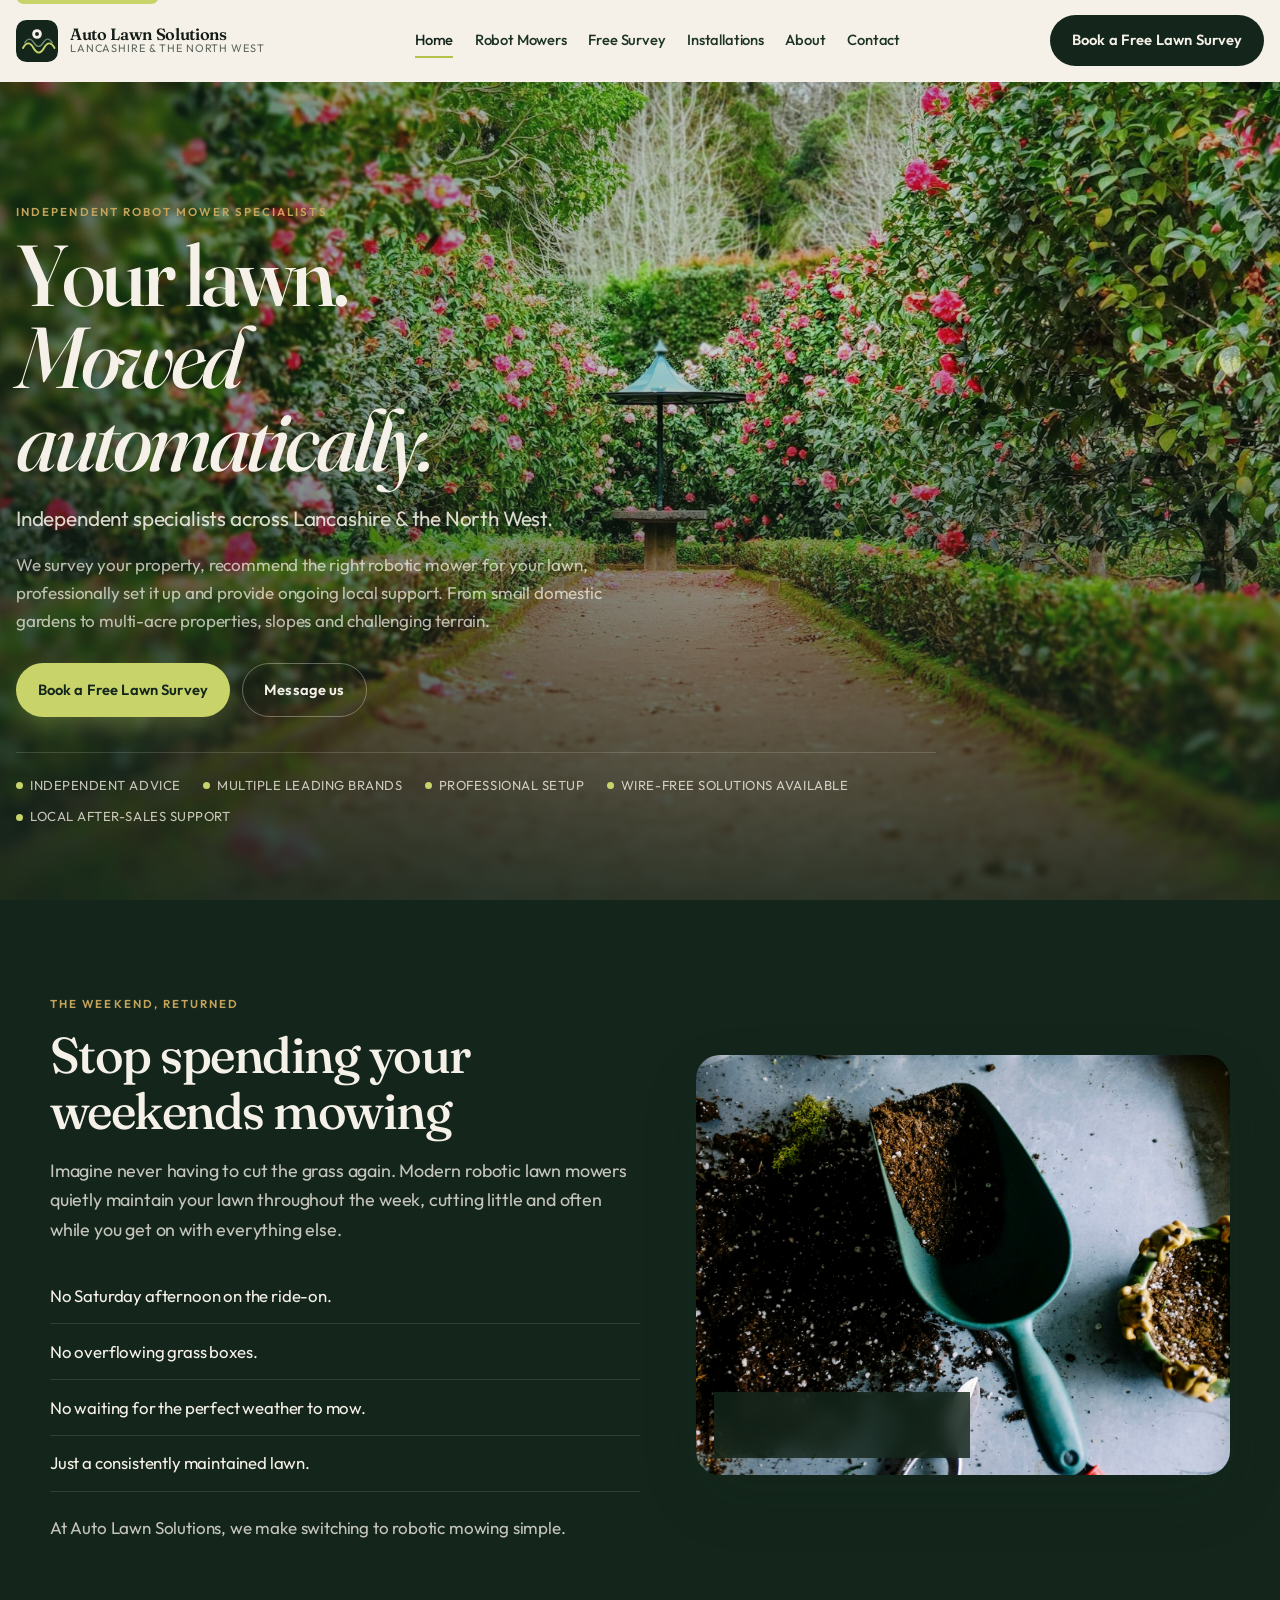
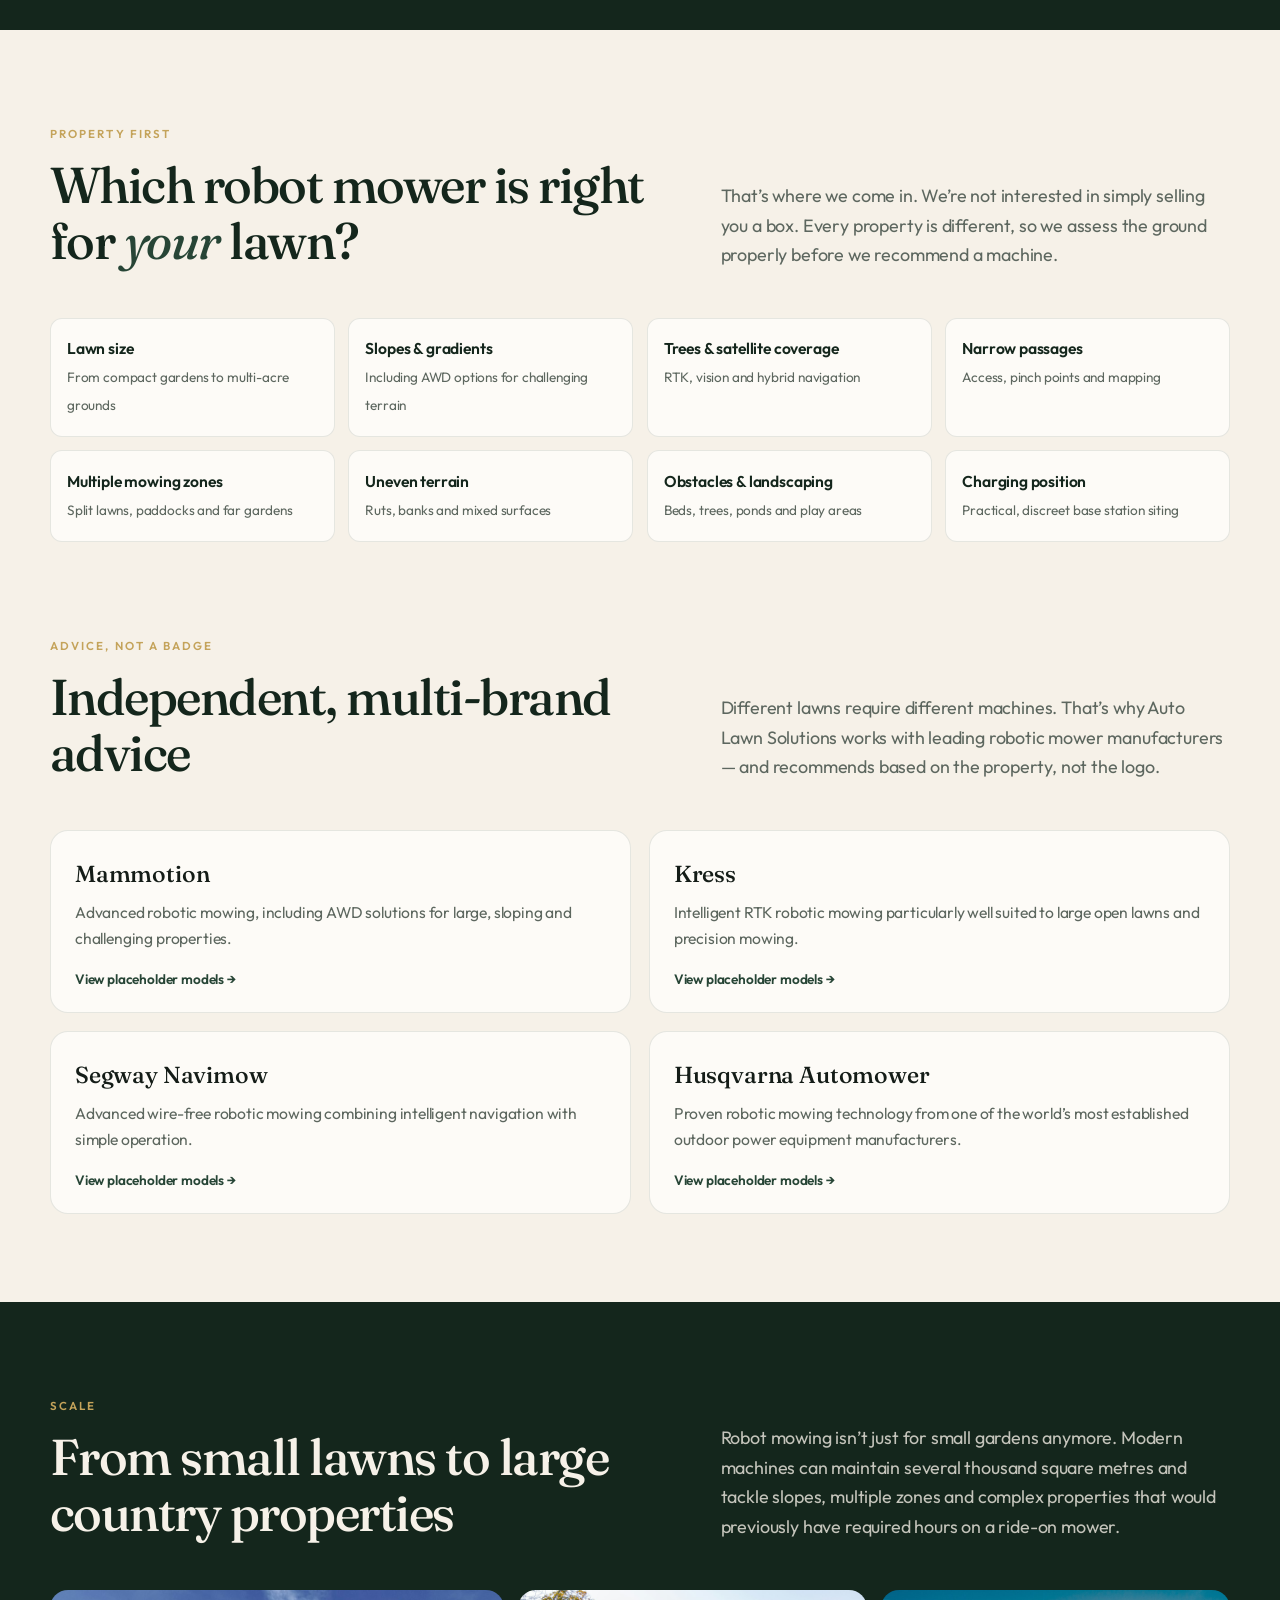
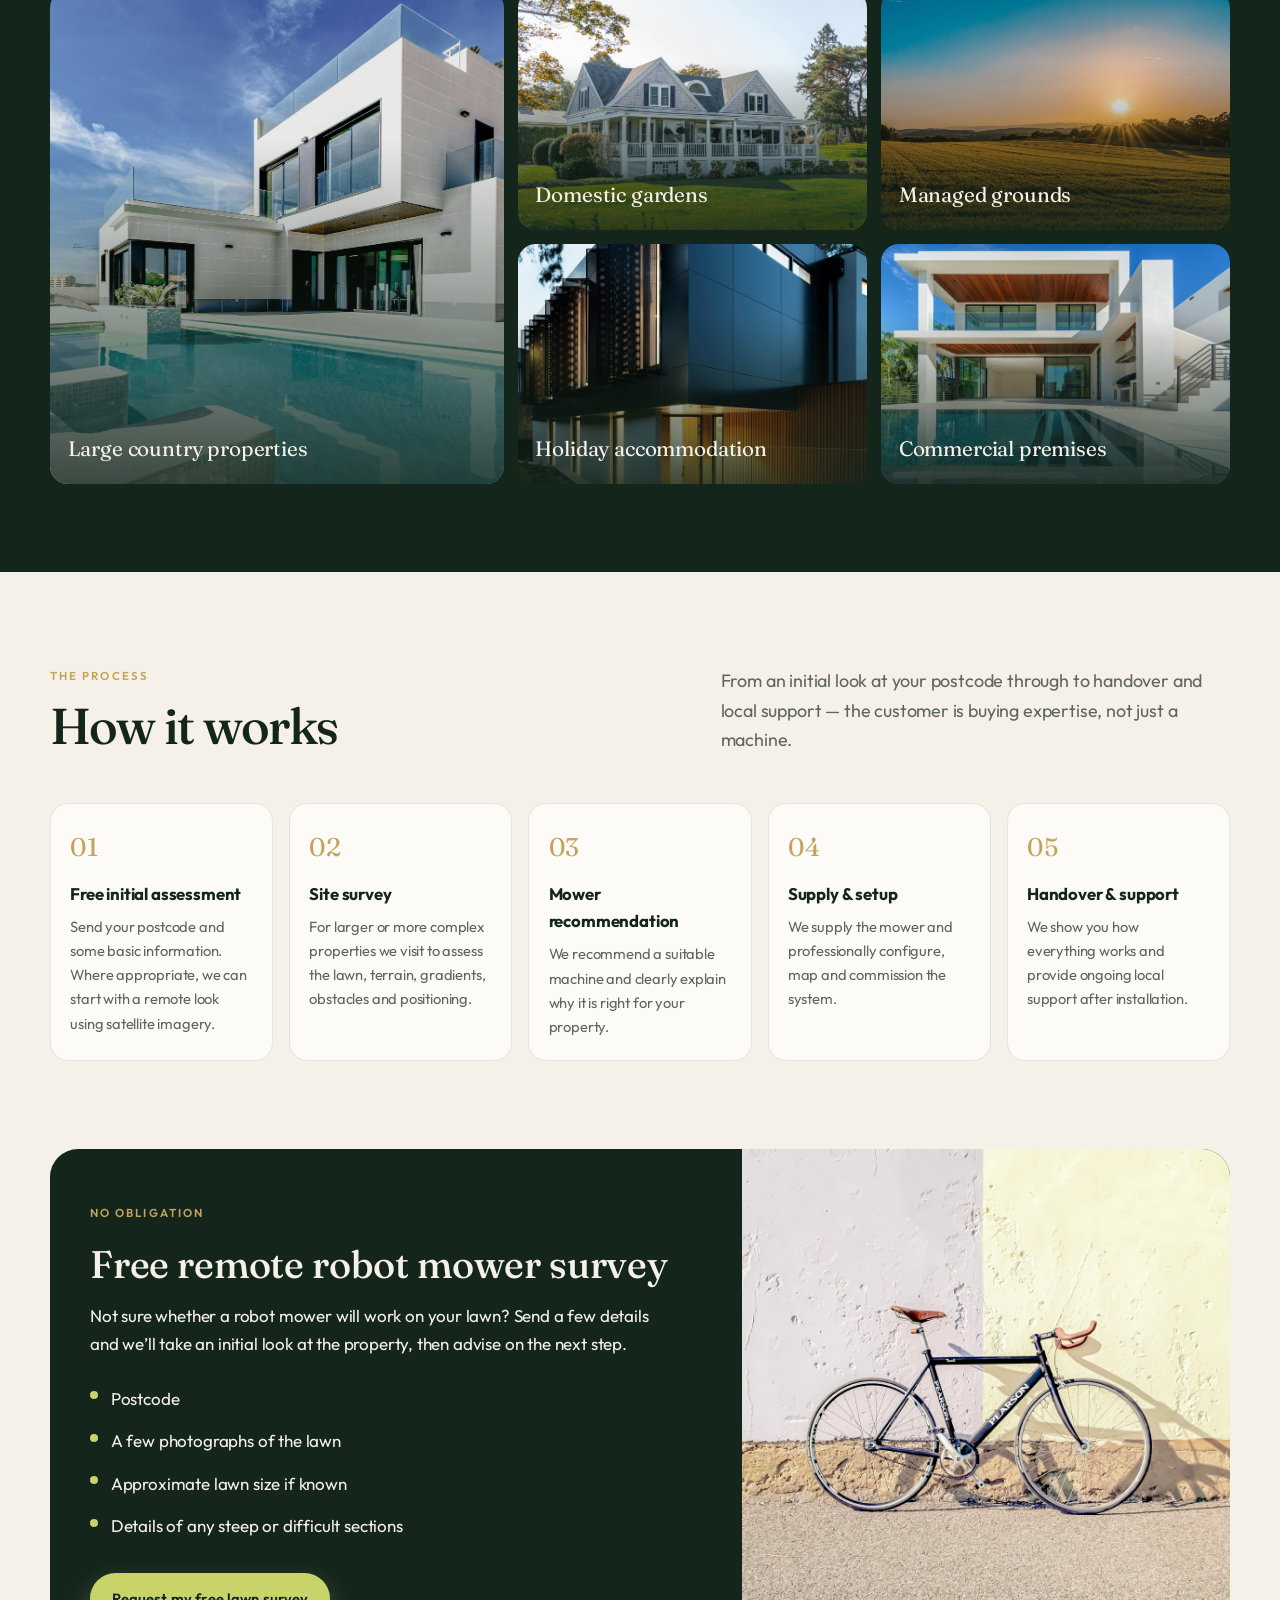
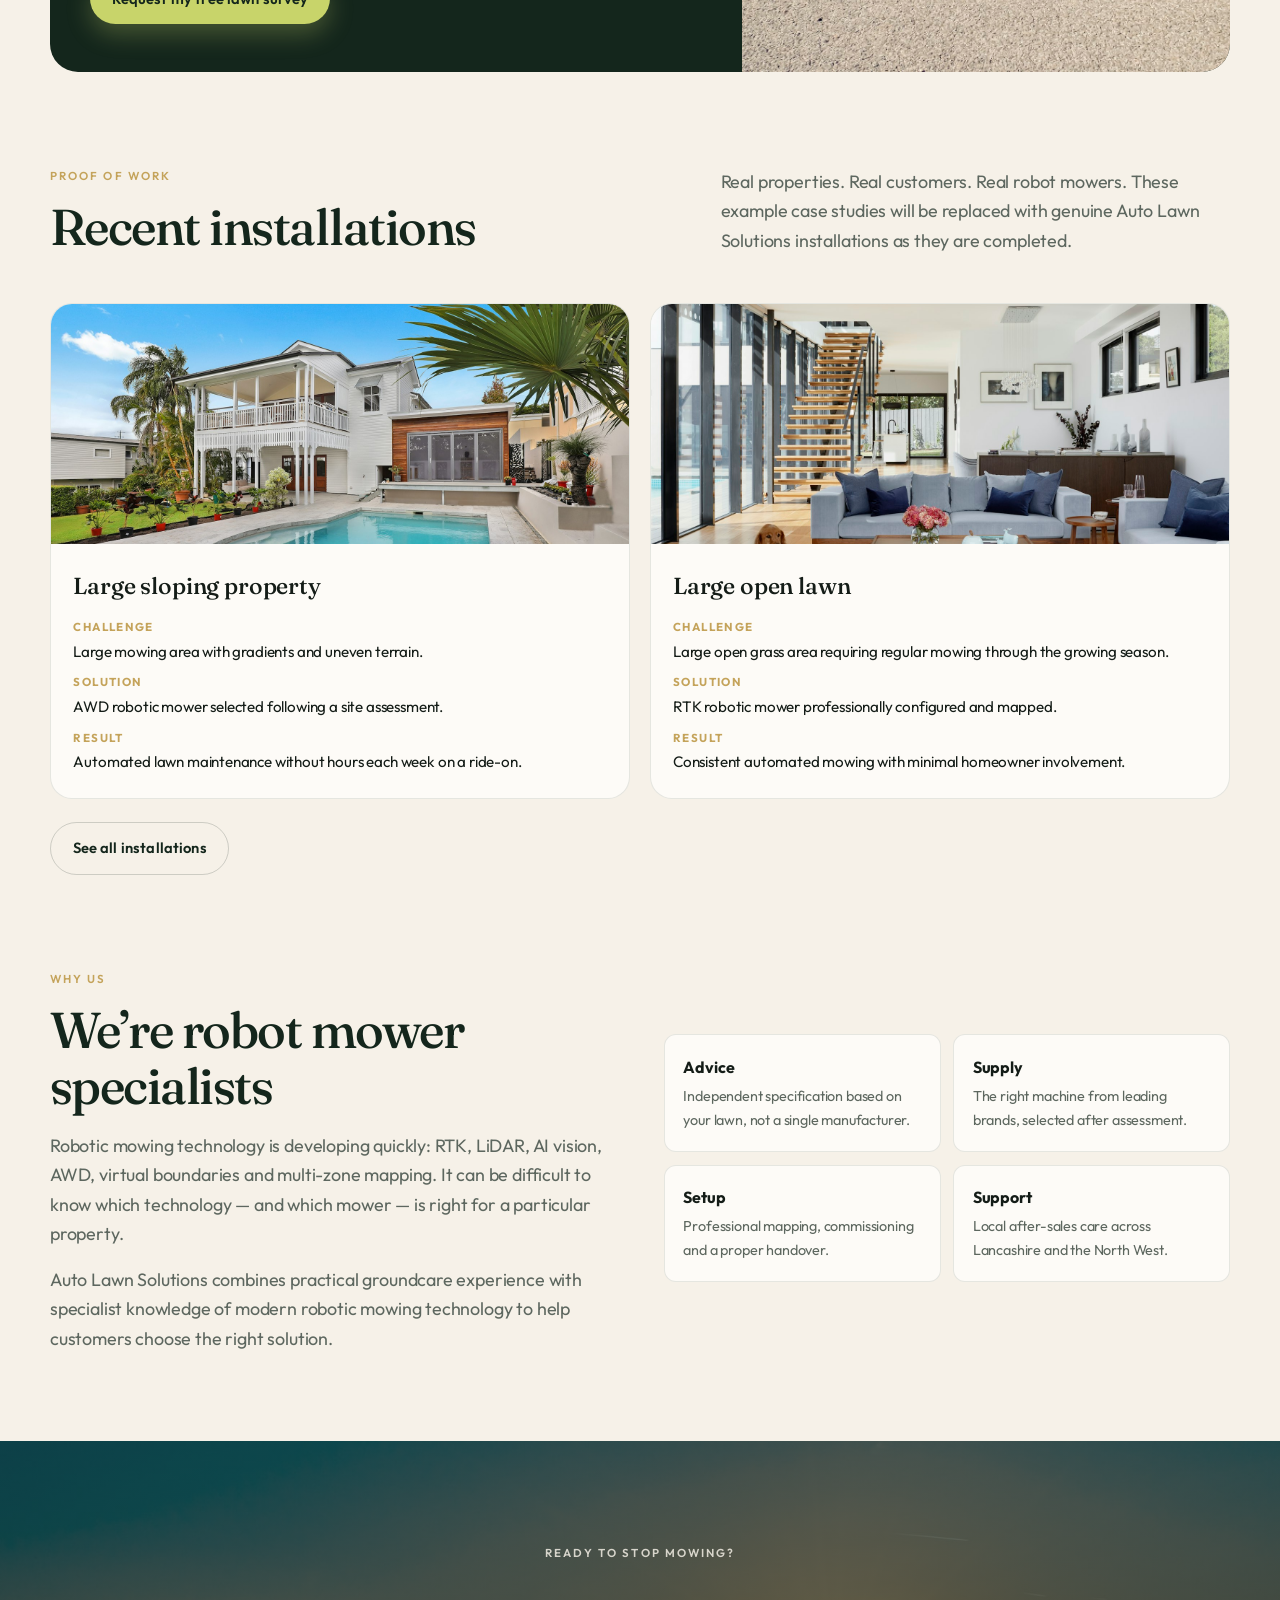
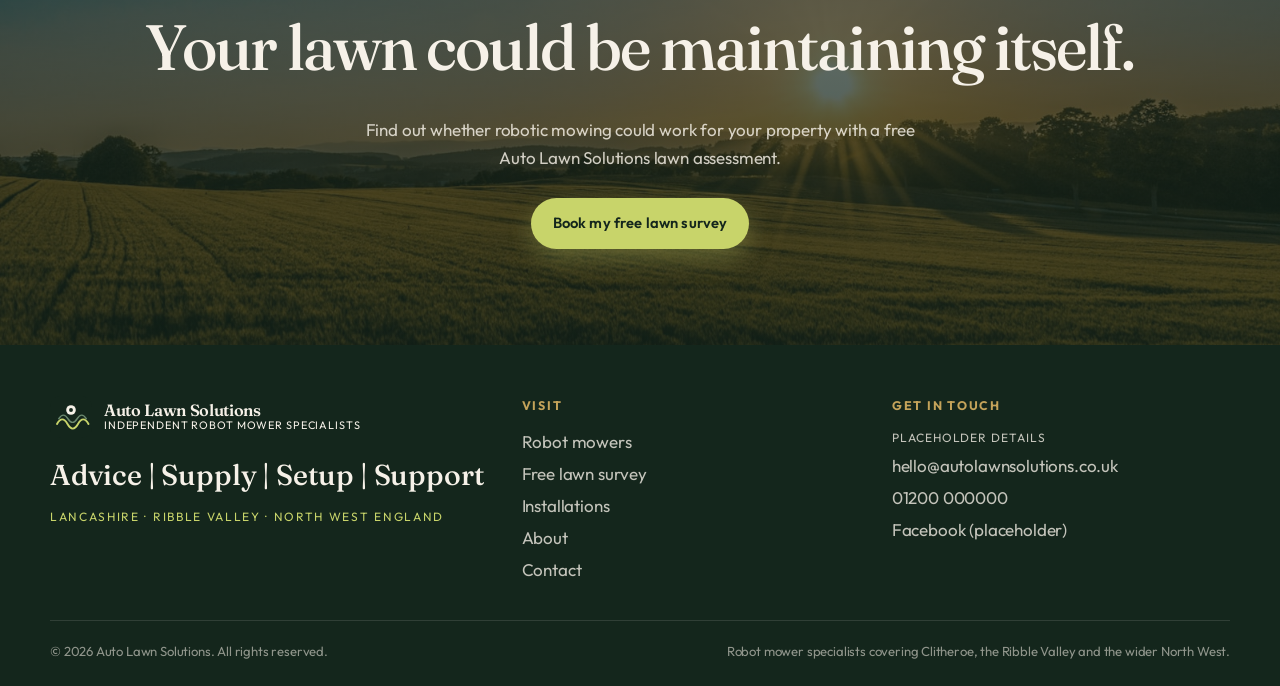
==== index.html @ 57cbfc00 "Add the Auto Lawn Solutions brochure site for GitHub Pages. Co-authored-by: Cursor <cursoragent@curs" ====
<!DOCTYPE html>
<html lang="en-GB">
<head>
  <meta charset="utf-8">
  <meta name="viewport" content="width=device-width, initial-scale=1">
  <title>Auto Lawn Solutions | Robot Mower Specialists in Lancashire &amp; the North West</title>
  <meta name="description" content="Independent robot mower specialists across Lancashire, Clitheroe and the Ribble Valley. Free lawn survey, multi-brand advice, professional setup and local support.">
  <meta property="og:title" content="Auto Lawn Solutions | Independent Robot Mower Specialists">
  <meta property="og:description" content="We survey your property, recommend the right robotic mower, set it up and support it locally across Lancashire and the North West.">
  <meta property="og:type" content="website">
  <meta property="og:image" content="./assets/images/hero-lawn.jpg">
  <link rel="icon" href="./assets/logo.svg" type="image/svg+xml">
  <link rel="preconnect" href="https://fonts.googleapis.com">
  <link rel="preconnect" href="https://fonts.gstatic.com" crossorigin>
  <link href="https://fonts.googleapis.com/css2?family=Fraunces:ital,opsz,wght@0,9..144,500;0,9..144,600;1,9..144,450;1,9..144,500&family=Outfit:wght@400;500;600;700&display=swap" rel="stylesheet">
  <link rel="stylesheet" href="./css/styles.css">
</head>
<body>
  <a class="skip-link" href="#main">Skip to content</a>
  <header class="site-header">
    <div class="header-inner">
      <a class="brand" href="./index.html">
        <img src="./assets/logo.svg" alt="">
        <span class="brand-text">
          <strong>Auto Lawn Solutions</strong>
          <span>Lancashire &amp; the North West</span>
        </span>
      </a>
      <nav class="nav" aria-label="Primary">
        <a href="./index.html" aria-current="page">Home</a>
        <a href="./mowers.html">Robot Mowers</a>
        <a href="./survey.html">Free Survey</a>
        <a href="./installations.html">Installations</a>
        <a href="./about.html">About</a>
        <a href="./contact.html">Contact</a>
      </nav>
      <div class="header-cta">
        <a class="btn btn-dark" href="./survey.html">Book a Free Lawn Survey</a>
        <button class="nav-toggle" type="button" aria-expanded="false" aria-label="Open menu">
          <span></span><span></span><span></span>
        </button>
      </div>
    </div>
  </header>

  <main id="main">
    <section class="hero">
      <div class="hero-media">
        <img src="./assets/images/hero-lawn.jpg" alt="A wide, evenly maintained green lawn">
      </div>
      <div class="hero-content reveal">
        <p class="eyebrow" style="color:#c4a35a">Independent Robot Mower Specialists</p>
        <h1>Your lawn.<span>Mowed automatically.</span></h1>
        <p class="hero-sub">Independent specialists across Lancashire &amp; the North West.</p>
        <p class="hero-copy">We survey your property, recommend the right robotic mower for your lawn, professionally set it up and provide ongoing local support. From small domestic gardens to multi-acre properties, slopes and challenging terrain.</p>
        <div class="hero-actions">
          <a class="btn btn-primary" href="./survey.html">Book a Free Lawn Survey</a>
          <a class="btn btn-ghost" href="./contact.html">Message us</a>
        </div>
        <div class="trust-row">
          <span>Independent advice</span>
          <span>Multiple leading brands</span>
          <span>Professional setup</span>
          <span>Wire-free solutions available</span>
          <span>Local after-sales support</span>
        </div>
      </div>
    </section>

    <section class="section section-dark">
      <div class="wrap story-grid">
        <div>
          <p class="eyebrow">The weekend, returned</p>
          <h2 class="section-title" style="color:#f6f1e8">Stop spending your weekends mowing</h2>
          <p class="lede" style="margin-top:1rem">Imagine never having to cut the grass again. Modern robotic lawn mowers quietly maintain your lawn throughout the week, cutting little and often while you get on with everything else.</p>
          <ul class="story-list">
            <li>No Saturday afternoon on the ride-on.</li>
            <li>No overflowing grass boxes.</li>
            <li>No waiting for the perfect weather to mow.</li>
            <li>Just a consistently maintained lawn.</li>
          </ul>
          <p style="margin-top:1.4rem">At Auto Lawn Solutions, we make switching to robotic mowing simple.</p>
        </div>
        <div class="photo-frame">
          <img src="./assets/images/manicured-lawn.jpg" alt="Close view of a healthy, regularly cut lawn">
          <p class="photo-chip">Little and often cutting keeps the lawn denser, greener and consistently tidy.</p>
        </div>
      </div>
    </section>

    <section class="section">
      <div class="wrap">
        <div class="split-head">
          <div>
            <p class="eyebrow">Property first</p>
            <h2 class="section-title">Which robot mower is right for <em>your</em> lawn?</h2>
          </div>
          <p class="lede">That’s where we come in. We’re not interested in simply selling you a box. Every property is different, so we assess the ground properly before we recommend a machine.</p>
        </div>
        <div class="assess-grid">
          <div class="assess-item"><strong>Lawn size</strong><span>From compact gardens to multi-acre grounds</span></div>
          <div class="assess-item"><strong>Slopes &amp; gradients</strong><span>Including AWD options for challenging terrain</span></div>
          <div class="assess-item"><strong>Trees &amp; satellite coverage</strong><span>RTK, vision and hybrid navigation</span></div>
          <div class="assess-item"><strong>Narrow passages</strong><span>Access, pinch points and mapping</span></div>
          <div class="assess-item"><strong>Multiple mowing zones</strong><span>Split lawns, paddocks and far gardens</span></div>
          <div class="assess-item"><strong>Uneven terrain</strong><span>Ruts, banks and mixed surfaces</span></div>
          <div class="assess-item"><strong>Obstacles &amp; landscaping</strong><span>Beds, trees, ponds and play areas</span></div>
          <div class="assess-item"><strong>Charging position</strong><span>Practical, discreet base station siting</span></div>
        </div>
      </div>
    </section>

    <section class="section" style="padding-top:0">
      <div class="wrap">
        <div class="split-head">
          <div>
            <p class="eyebrow">Advice, not a badge</p>
            <h2 class="section-title">Independent, multi-brand advice</h2>
          </div>
          <p class="lede">Different lawns require different machines. That’s why Auto Lawn Solutions works with leading robotic mower manufacturers — and recommends based on the property, not the logo.</p>
        </div>
        <div class="brand-grid">
          <a class="brand-card" href="./mowers.html#mammotion">
            <h3>Mammotion</h3>
            <p>Advanced robotic mowing, including AWD solutions for large, sloping and challenging properties.</p>
            <p class="more">View placeholder models →</p>
          </a>
          <a class="brand-card" href="./mowers.html#kress">
            <h3>Kress</h3>
            <p>Intelligent RTK robotic mowing particularly well suited to large open lawns and precision mowing.</p>
            <p class="more">View placeholder models →</p>
          </a>
          <a class="brand-card" href="./mowers.html#navimow">
            <h3>Segway Navimow</h3>
            <p>Advanced wire-free robotic mowing combining intelligent navigation with simple operation.</p>
            <p class="more">View placeholder models →</p>
          </a>
          <a class="brand-card" href="./mowers.html#husqvarna">
            <h3>Husqvarna Automower</h3>
            <p>Proven robotic mowing technology from one of the world’s most established outdoor power equipment manufacturers.</p>
            <p class="more">View placeholder models →</p>
          </a>
        </div>
      </div>
    </section>

    <section class="section section-dark">
      <div class="wrap">
        <div class="split-head">
          <div>
            <p class="eyebrow">Scale</p>
            <h2 class="section-title" style="color:#f6f1e8">From small lawns to large country properties</h2>
          </div>
          <p class="lede">Robot mowing isn’t just for small gardens anymore. Modern machines can maintain several thousand square metres and tackle slopes, multiple zones and complex properties that would previously have required hours on a ride-on mower.</p>
        </div>
        <div class="types">
          <article class="type-card">
            <img src="./assets/images/estate-lawn.jpg" alt="Large country house with extensive lawns">
            <span>Large country properties</span>
          </article>
          <article class="type-card">
            <img src="./assets/images/house-lawn.jpg" alt="Domestic garden and lawn">
            <span>Domestic gardens</span>
          </article>
          <article class="type-card">
            <img src="./assets/images/rolling-field.jpg" alt="Managed open grassland">
            <span>Managed grounds</span>
          </article>
          <article class="type-card">
            <img src="./assets/images/cottage-garden.jpg" alt="Holiday property garden">
            <span>Holiday accommodation</span>
          </article>
          <article class="type-card">
            <img src="./assets/images/modern-garden.jpg" alt="Commercial premises with landscaped lawn">
            <span>Commercial premises</span>
          </article>
        </div>
      </div>
    </section>

    <section class="section">
      <div class="wrap">
        <div class="split-head">
          <div>
            <p class="eyebrow">The process</p>
            <h2 class="section-title">How it works</h2>
          </div>
          <p class="lede">From an initial look at your postcode through to handover and local support — the customer is buying expertise, not just a machine.</p>
        </div>
        <div class="steps">
          <article class="step">
            <h3>Free initial assessment</h3>
            <p>Send your postcode and some basic information. Where appropriate, we can start with a remote look using satellite imagery.</p>
          </article>
          <article class="step">
            <h3>Site survey</h3>
            <p>For larger or more complex properties we visit to assess the lawn, terrain, gradients, obstacles and positioning.</p>
          </article>
          <article class="step">
            <h3>Mower recommendation</h3>
            <p>We recommend a suitable machine and clearly explain why it is right for your property.</p>
          </article>
          <article class="step">
            <h3>Supply &amp; setup</h3>
            <p>We supply the mower and professionally configure, map and commission the system.</p>
          </article>
          <article class="step">
            <h3>Handover &amp; support</h3>
            <p>We show you how everything works and provide ongoing local support after installation.</p>
          </article>
        </div>
      </div>
    </section>

    <section class="section" style="padding-top:0">
      <div class="wrap">
        <div class="survey-band">
          <div class="survey-band-copy">
            <p class="eyebrow">No obligation</p>
            <h2>Free remote robot mower survey</h2>
            <p>Not sure whether a robot mower will work on your lawn? Send a few details and we’ll take an initial look at the property, then advise on the next step.</p>
            <ul class="need-list">
              <li>Postcode</li>
              <li>A few photographs of the lawn</li>
              <li>Approximate lawn size if known</li>
              <li>Details of any steep or difficult sections</li>
            </ul>
            <a class="btn btn-primary" href="./survey.html">Request my free lawn survey</a>
          </div>
          <div class="survey-band-photo">
            <img src="./assets/images/slope-garden.jpg" alt="Garden with mixed planting and lawn">
          </div>
        </div>
      </div>
    </section>

    <section class="section" style="padding-top:0">
      <div class="wrap">
        <div class="split-head">
          <div>
            <p class="eyebrow">Proof of work</p>
            <h2 class="section-title">Recent installations</h2>
          </div>
          <p class="lede">Real properties. Real customers. Real robot mowers. These example case studies will be replaced with genuine Auto Lawn Solutions installations as they are completed.</p>
        </div>
        <div class="case-grid">
          <article class="case-card">
            <img src="./assets/images/country-property.jpg" alt="Large sloping property with substantial grounds">
            <div class="case-body">
              <h3>Large sloping property</h3>
              <div class="case-meta">
                <div><strong>Challenge</strong> Large mowing area with gradients and uneven terrain.</div>
                <div><strong>Solution</strong> AWD robotic mower selected following a site assessment.</div>
                <div><strong>Result</strong> Automated lawn maintenance without hours each week on a ride-on.</div>
              </div>
            </div>
          </article>
          <article class="case-card">
            <img src="./assets/images/wide-lawn.jpg" alt="Large open lawn">
            <div class="case-body">
              <h3>Large open lawn</h3>
              <div class="case-meta">
                <div><strong>Challenge</strong> Large open grass area requiring regular mowing through the growing season.</div>
                <div><strong>Solution</strong> RTK robotic mower professionally configured and mapped.</div>
                <div><strong>Result</strong> Consistent automated mowing with minimal homeowner involvement.</div>
              </div>
            </div>
          </article>
        </div>
        <p style="margin-top:1.4rem"><a class="btn btn-outline" href="./installations.html">See all installations</a></p>
      </div>
    </section>

    <section class="section" style="padding-top:0">
      <div class="wrap why-grid">
        <div>
          <p class="eyebrow">Why us</p>
          <h2 class="section-title">We’re robot mower specialists</h2>
          <p class="lede" style="margin-top:1rem">Robotic mowing technology is developing quickly: RTK, LiDAR, AI vision, AWD, virtual boundaries and multi-zone mapping. It can be difficult to know which technology — and which mower — is right for a particular property.</p>
          <p class="lede" style="margin-top:1rem">Auto Lawn Solutions combines practical groundcare experience with specialist knowledge of modern robotic mowing technology to help customers choose the right solution.</p>
        </div>
        <div class="pillars">
          <article class="pillar"><h3>Advice</h3><p>Independent specification based on your lawn, not a single manufacturer.</p></article>
          <article class="pillar"><h3>Supply</h3><p>The right machine from leading brands, selected after assessment.</p></article>
          <article class="pillar"><h3>Setup</h3><p>Professional mapping, commissioning and a proper handover.</p></article>
          <article class="pillar"><h3>Support</h3><p>Local after-sales care across Lancashire and the North West.</p></article>
        </div>
      </div>
    </section>

    <section class="final-cta">
      <p class="eyebrow">Ready to stop mowing?</p>
      <h2>Your lawn could be maintaining itself.</h2>
      <p>Find out whether robotic mowing could work for your property with a free Auto Lawn Solutions lawn assessment.</p>
      <a class="btn btn-primary" href="./survey.html">Book my free lawn survey</a>
    </section>
  </main>

  <footer class="site-footer">
    <div class="wrap footer-top">
      <div>
        <a class="brand" href="./index.html">
          <img src="./assets/logo.svg" alt="">
          <span class="brand-text">
            <strong>Auto Lawn Solutions</strong>
            <span>Independent Robot Mower Specialists</span>
          </span>
        </a>
        <h2>Advice | Supply | Setup | Support</h2>
        <p class="strap">Lancashire · Ribble Valley · North West England</p>
      </div>
      <div class="footer-col">
        <h3>Visit</h3>
        <a href="./mowers.html">Robot mowers</a>
        <a href="./survey.html">Free lawn survey</a>
        <a href="./installations.html">Installations</a>
        <a href="./about.html">About</a>
        <a href="./contact.html">Contact</a>
      </div>
      <div class="footer-col">
        <h3>Get in touch</h3>
        <p class="note">Placeholder details</p>
        <a href="mailto:hello@autolawnsolutions.co.uk">hello@autolawnsolutions.co.uk</a>
        <a href="tel:+441200000000">01200 000000</a>
        <a href="https://www.facebook.com/" rel="noopener noreferrer">Facebook (placeholder)</a>
      </div>
    </div>
    <div class="wrap footer-bottom">
      <p>© <span data-year></span> Auto Lawn Solutions. All rights reserved.</p>
      <p>Robot mower specialists covering Clitheroe, the Ribble Valley and the wider North West.</p>
    </div>
  </footer>

  <div class="mobile-cta">
    <a class="btn btn-primary" href="./survey.html">Book a Free Lawn Survey</a>
  </div>
  <script src="./js/main.js"></script>
</body>
</html>
---- css/styles.css ----
:root {
  --forest: #14261c;
  --forest-2: #1c3326;
  --forest-3: #274536;
  --sage: #7a9a7e;
  --sage-soft: #c5d4c4;
  --cream: #f6f1e8;
  --cream-2: #ebe3d4;
  --paper: #fdfbf7;
  --ink: #141c17;
  --muted: #5d675f;
  --lime: #c8d46a;
  --lime-deep: #b3c24a;
  --gold: #c4a35a;
  --white: #ffffff;
  --line: rgba(20, 38, 28, 0.1);
  --line-strong: rgba(20, 38, 28, 0.18);
  --shadow: 0 24px 60px rgba(20, 38, 28, 0.12);
  --radius: 18px;
  --radius-sm: 12px;
  --header-h: 82px;
  --max: 1180px;
  --wide: 1320px;
}

*,
*::before,
*::after {
  box-sizing: border-box;
}

html {
  scroll-behavior: smooth;
}

body {
  margin: 0;
  color: var(--ink);
  background: var(--cream);
  font-family: "Outfit", system-ui, sans-serif;
  font-size: 1.0625rem;
  line-height: 1.65;
  letter-spacing: -0.01em;
}

img {
  max-width: 100%;
  display: block;
}

a {
  color: inherit;
}

h1,
h2,
h3,
h4,
p {
  margin: 0;
}

button,
input {
  font: inherit;
}

::selection {
  background: var(--lime);
  color: var(--forest);
}

.skip-link {
  position: absolute;
  left: 1rem;
  top: -40px;
  z-index: 100;
  background: var(--lime);
  color: var(--forest);
  padding: 0.5rem 0.9rem;
  border-radius: 8px;
  font-weight: 600;
}

.skip-link:focus {
  top: 1rem;
}

/* ---------- Header ---------- */

.site-header {
  position: sticky;
  top: 0;
  z-index: 50;
  height: var(--header-h);
  display: flex;
  align-items: center;
  background: rgba(246, 241, 232, 0.88);
  backdrop-filter: blur(16px);
  border-bottom: 1px solid transparent;
  transition: background 0.25s ease, border-color 0.25s ease, box-shadow 0.25s ease;
}

.site-header.is-scrolled {
  border-bottom-color: var(--line);
  box-shadow: 0 8px 30px rgba(20, 38, 28, 0.06);
}

.header-inner {
  width: min(100% - 2rem, var(--wide));
  margin-inline: auto;
  display: flex;
  align-items: center;
  justify-content: space-between;
  gap: 1.5rem;
}

.brand {
  display: flex;
  align-items: center;
  gap: 0.75rem;
  text-decoration: none;
  min-width: 0;
}

.brand img {
  width: 42px;
  height: 42px;
}

.brand-text {
  display: flex;
  flex-direction: column;
  line-height: 1.1;
}

.brand-text strong {
  font-family: "Fraunces", Georgia, serif;
  font-size: 1.02rem;
  font-weight: 600;
  letter-spacing: -0.02em;
}

.brand-text span {
  font-size: 0.68rem;
  letter-spacing: 0.08em;
  text-transform: uppercase;
  color: var(--muted);
}

.nav {
  display: flex;
  align-items: center;
  gap: 0.15rem 1.35rem;
}

.nav a {
  text-decoration: none;
  font-size: 0.92rem;
  font-weight: 500;
  color: var(--forest-2);
  padding: 0.35rem 0;
  position: relative;
}

.nav a:hover,
.nav a[aria-current="page"] {
  color: var(--forest);
}

.nav a[aria-current="page"]::after {
  content: "";
  position: absolute;
  left: 0;
  right: 0;
  bottom: 0;
  height: 2px;
  background: var(--lime-deep);
}

.header-cta {
  display: flex;
  align-items: center;
  gap: 0.75rem;
}

.nav-toggle {
  display: none;
  width: 44px;
  height: 44px;
  border: 1px solid var(--line-strong);
  background: var(--paper);
  border-radius: 10px;
  cursor: pointer;
  padding: 0;
}

.nav-toggle span {
  display: block;
  width: 18px;
  height: 2px;
  margin: 4px auto;
  background: var(--forest);
}

/* ---------- Buttons ---------- */

.btn {
  display: inline-flex;
  align-items: center;
  justify-content: center;
  gap: 0.45rem;
  text-decoration: none;
  border: 0;
  cursor: pointer;
  border-radius: 999px;
  padding: 0.85rem 1.35rem;
  font-weight: 600;
  font-size: 0.92rem;
  letter-spacing: 0.01em;
  transition: transform 0.2s ease, background 0.2s ease, box-shadow 0.2s ease;
}

.btn:hover {
  transform: translateY(-1px);
}

.btn-primary {
  background: var(--lime);
  color: var(--forest);
  box-shadow: 0 10px 24px rgba(200, 212, 106, 0.28);
}

.btn-primary:hover {
  background: var(--lime-deep);
}

.btn-ghost {
  background: transparent;
  color: var(--cream);
  border: 1px solid rgba(246, 241, 232, 0.35);
}

.btn-ghost:hover {
  background: rgba(246, 241, 232, 0.1);
}

.btn-dark {
  background: var(--forest);
  color: var(--cream);
}

.btn-dark:hover {
  background: var(--forest-3);
}

.btn-outline {
  background: transparent;
  color: var(--forest);
  border: 1px solid var(--line-strong);
}

.btn-outline:hover {
  background: var(--white);
}

/* ---------- Layout ---------- */

.wrap {
  width: min(100% - 2rem, var(--max));
  margin-inline: auto;
}

.wrap-wide {
  width: min(100% - 2rem, var(--wide));
  margin-inline: auto;
}

.section {
  padding: 5.5rem 0;
}

.section-tight {
  padding: 4rem 0;
}

.eyebrow {
  display: inline-block;
  font-size: 0.72rem;
  font-weight: 600;
  letter-spacing: 0.18em;
  text-transform: uppercase;
  color: var(--gold);
  margin-bottom: 0.85rem;
}

.section-title {
  font-family: "Fraunces", Georgia, serif;
  font-size: clamp(2rem, 4vw, 3.15rem);
  font-weight: 500;
  line-height: 1.12;
  letter-spacing: -0.03em;
  color: var(--forest);
}

.section-title em {
  font-style: italic;
  font-weight: 450;
  color: var(--forest-3);
}

.lede {
  font-size: 1.12rem;
  color: var(--muted);
  max-width: 42rem;
}

.split-head {
  display: grid;
  grid-template-columns: 1.1fr 0.9fr;
  gap: 2rem 3rem;
  align-items: end;
  margin-bottom: 3rem;
}

/* ---------- Hero ---------- */

.hero {
  position: relative;
  min-height: calc(100svh - var(--header-h));
  display: grid;
  align-items: end;
  overflow: hidden;
  color: var(--cream);
  background: var(--forest);
}

.hero-media {
  position: absolute;
  inset: 0;
}

.hero-media img {
  width: 100%;
  height: 100%;
  object-fit: cover;
}

.hero-media::after {
  content: "";
  position: absolute;
  inset: 0;
  background:
    linear-gradient(180deg, rgba(20, 38, 28, 0.28) 0%, rgba(20, 38, 28, 0.2) 35%, rgba(20, 38, 28, 0.88) 100%),
    linear-gradient(90deg, rgba(20, 38, 28, 0.45), transparent 55%);
}

.hero-content {
  position: relative;
  z-index: 1;
  width: min(100% - 2rem, var(--wide));
  margin: 0 auto 4.5rem;
  max-width: 920px;
  margin-left: max(1rem, calc((100% - var(--wide)) / 2));
}

.hero h1 {
  font-family: "Fraunces", Georgia, serif;
  font-size: clamp(2.6rem, 7vw, 5.4rem);
  line-height: 0.95;
  font-weight: 500;
  letter-spacing: -0.04em;
  max-width: 12ch;
}

.hero h1 span {
  display: block;
  font-style: italic;
  font-weight: 450;
}

.hero-sub {
  margin-top: 1.25rem;
  font-size: clamp(1.05rem, 2vw, 1.3rem);
  max-width: 36rem;
  color: rgba(246, 241, 232, 0.88);
}

.hero-copy {
  margin-top: 1rem;
  max-width: 40rem;
  color: rgba(246, 241, 232, 0.72);
}

.hero-actions {
  display: flex;
  flex-wrap: wrap;
  gap: 0.75rem;
  margin-top: 1.75rem;
}

.trust-row {
  display: flex;
  flex-wrap: wrap;
  gap: 0.6rem 1.4rem;
  margin-top: 2.2rem;
  padding-top: 1.4rem;
  border-top: 1px solid rgba(246, 241, 232, 0.16);
  font-size: 0.82rem;
  letter-spacing: 0.04em;
  text-transform: uppercase;
  color: rgba(246, 241, 232, 0.78);
}

.trust-row span {
  display: flex;
  align-items: center;
  gap: 0.45rem;
}

.trust-row span::before {
  content: "";
  width: 7px;
  height: 7px;
  border-radius: 50%;
  background: var(--lime);
}

/* ---------- Story / problem ---------- */

.section-dark {
  background: var(--forest);
  color: var(--cream);
}

.section-dark .section-title,
.section-dark .eyebrow {
  color: var(--lime);
}

.section-dark .eyebrow {
  color: var(--gold);
}

.section-dark .lede,
.section-dark p {
  color: rgba(246, 241, 232, 0.78);
}

.story-grid {
  display: grid;
  grid-template-columns: 1.05fr 0.95fr;
  gap: 3.5rem;
  align-items: center;
}

.story-list {
  list-style: none;
  margin: 1.5rem 0 0;
  padding: 0;
}

.story-list li {
  padding: 0.85rem 0;
  border-bottom: 1px solid rgba(246, 241, 232, 0.12);
  color: var(--cream);
  font-size: 1.05rem;
}

.photo-frame {
  position: relative;
  border-radius: 24px;
  overflow: hidden;
  min-height: 420px;
  box-shadow: var(--shadow);
}

.photo-frame img {
  width: 100%;
  height: 100%;
  min-height: 420px;
  object-fit: cover;
}

.photo-chip {
  position: absolute;
  left: 1.1rem;
  bottom: 1.1rem;
  background: rgba(20, 38, 28, 0.82);
  color: var(--cream);
  padding: 0.7rem 0.95rem;
  border-radius: 12px;
  font-size: 0.82rem;
  max-width: 16rem;
  backdrop-filter: blur(8px);
}

/* ---------- Assess ---------- */

.assess-grid {
  display: grid;
  grid-template-columns: repeat(4, 1fr);
  gap: 0.85rem;
  margin-top: 2.5rem;
}

.assess-item {
  background: var(--paper);
  border: 1px solid var(--line);
  border-radius: var(--radius-sm);
  padding: 1.1rem 1rem;
  min-height: 92px;
}

.assess-item strong {
  display: block;
  font-size: 0.98rem;
  font-weight: 600;
  color: var(--forest);
}

.assess-item span {
  font-size: 0.85rem;
  color: var(--muted);
}

/* ---------- Brands ---------- */

.brand-grid {
  display: grid;
  grid-template-columns: repeat(2, 1fr);
  gap: 1.1rem;
}

.brand-card {
  background: var(--paper);
  border: 1px solid var(--line);
  border-radius: var(--radius);
  padding: 1.5rem 1.5rem 1.35rem;
  text-decoration: none;
  transition: transform 0.2s ease, box-shadow 0.2s ease;
}

.brand-card:hover {
  transform: translateY(-3px);
  box-shadow: var(--shadow);
}

.brand-card h3 {
  font-family: "Fraunces", Georgia, serif;
  font-size: 1.45rem;
  font-weight: 500;
  margin-bottom: 0.45rem;
}

.brand-card p {
  color: var(--muted);
  font-size: 0.98rem;
}

.brand-card .more {
  margin-top: 1rem;
  font-size: 0.85rem;
  font-weight: 600;
  color: var(--forest-3);
}

/* ---------- Property types ---------- */

.types {
  display: grid;
  grid-template-columns: 1.3fr 1fr 1fr;
  grid-template-rows: 240px 240px;
  gap: 0.9rem;
}

.type-card {
  position: relative;
  border-radius: var(--radius);
  overflow: hidden;
  color: var(--cream);
}

.type-card:first-child {
  grid-row: span 2;
}

.type-card img {
  width: 100%;
  height: 100%;
  object-fit: cover;
}

.type-card::after {
  content: "";
  position: absolute;
  inset: 0;
  background: linear-gradient(180deg, transparent 30%, rgba(20, 38, 28, 0.82));
}

.type-card span {
  position: absolute;
  z-index: 1;
  left: 1.1rem;
  bottom: 1.1rem;
  font-family: "Fraunces", Georgia, serif;
  font-size: 1.3rem;
}

/* ---------- Steps ---------- */

.steps {
  display: grid;
  grid-template-columns: repeat(5, 1fr);
  gap: 1rem;
  counter-reset: step;
}

.step {
  background: var(--paper);
  border-radius: var(--radius);
  padding: 1.4rem 1.2rem 1.3rem;
  border: 1px solid var(--line);
  min-height: 220px;
}

.step::before {
  counter-increment: step;
  content: "0" counter(step);
  display: block;
  font-family: "Fraunces", Georgia, serif;
  font-size: 1.6rem;
  color: var(--gold);
  margin-bottom: 0.7rem;
}

.step h3 {
  font-size: 1.05rem;
  margin-bottom: 0.45rem;
  color: var(--forest);
}

.step p {
  font-size: 0.92rem;
  color: var(--muted);
}

/* ---------- Survey teaser ---------- */

.survey-band {
  display: grid;
  grid-template-columns: 1.15fr 0.85fr;
  gap: 2rem;
  background: var(--forest);
  color: var(--cream);
  border-radius: 28px;
  overflow: hidden;
}

.survey-band-copy {
  padding: 3rem 2.5rem;
}

.survey-band h2 {
  font-family: "Fraunces", Georgia, serif;
  font-size: clamp(1.8rem, 3vw, 2.6rem);
  font-weight: 500;
  line-height: 1.15;
  margin: 0.4rem 0 1rem;
}

.need-list {
  margin: 1.2rem 0 1.6rem;
  padding: 0;
  list-style: none;
}

.need-list li {
  padding: 0.45rem 0 0.45rem 1.3rem;
  position: relative;
}

.need-list li::before {
  content: "";
  position: absolute;
  left: 0;
  top: 0.85rem;
  width: 8px;
  height: 8px;
  border-radius: 50%;
  background: var(--lime);
}

.survey-band-photo {
  min-height: 320px;
}

.survey-band-photo img {
  width: 100%;
  height: 100%;
  object-fit: cover;
}

/* ---------- Case studies ---------- */

.case-grid {
  display: grid;
  grid-template-columns: repeat(2, 1fr);
  gap: 1.2rem;
}

.case-card {
  background: var(--paper);
  border-radius: 22px;
  overflow: hidden;
  border: 1px solid var(--line);
}

.case-card img {
  width: 100%;
  height: 240px;
  object-fit: cover;
}

.case-body {
  padding: 1.4rem 1.4rem 1.5rem;
}

.case-body h3 {
  font-family: "Fraunces", Georgia, serif;
  font-size: 1.45rem;
  font-weight: 500;
  margin-bottom: 0.75rem;
}

.case-meta {
  display: grid;
  gap: 0.55rem;
  font-size: 0.95rem;
}

.case-meta strong {
  color: var(--gold);
  font-size: 0.72rem;
  letter-spacing: 0.12em;
  text-transform: uppercase;
  display: block;
  margin-bottom: 0.15rem;
}

/* ---------- Why / final CTA ---------- */

.why-grid {
  display: grid;
  grid-template-columns: 1fr 1fr;
  gap: 3rem;
  align-items: center;
}

.pillars {
  display: grid;
  grid-template-columns: 1fr 1fr;
  gap: 0.8rem;
}

.pillar {
  background: var(--paper);
  border-radius: var(--radius-sm);
  padding: 1.15rem;
  border: 1px solid var(--line);
}

.pillar h3 {
  font-size: 1rem;
  margin-bottom: 0.3rem;
}

.pillar p {
  font-size: 0.9rem;
  color: var(--muted);
}

.final-cta {
  text-align: center;
  padding: 6rem 1.5rem;
  background:
    linear-gradient(180deg, rgba(20, 38, 28, 0.62), rgba(20, 38, 28, 0.78)),
    center/cover no-repeat url("../assets/images/rolling-field.jpg");
  color: var(--cream);
}

.final-cta h2 {
  font-family: "Fraunces", Georgia, serif;
  font-size: clamp(2.2rem, 5vw, 4rem);
  font-weight: 500;
  letter-spacing: -0.03em;
  margin: 0.4rem 0 1rem;
}

.final-cta p {
  max-width: 36rem;
  margin: 0 auto 1.6rem;
  color: rgba(246, 241, 232, 0.82);
}

/* ---------- Page hero (inner) ---------- */

.page-hero {
  padding: 4.2rem 0 3.2rem;
  background:
    radial-gradient(900px 280px at 10% 0%, rgba(200, 212, 106, 0.18), transparent 60%),
    var(--cream);
}

.page-hero h1 {
  font-family: "Fraunces", Georgia, serif;
  font-size: clamp(2.2rem, 5vw, 3.8rem);
  font-weight: 500;
  line-height: 1.08;
  letter-spacing: -0.03em;
  color: var(--forest);
  max-width: 16ch;
}

.page-hero p {
  margin-top: 0.9rem;
  max-width: 40rem;
  color: var(--muted);
  font-size: 1.1rem;
}

/* ---------- Products ---------- */

.brand-block {
  padding: 3.5rem 0;
  border-top: 1px solid var(--line);
}

.brand-block-head {
  display: grid;
  grid-template-columns: 1fr 1.4fr;
  gap: 1.5rem;
  margin-bottom: 1.8rem;
  align-items: start;
}

.product-grid {
  display: grid;
  grid-template-columns: repeat(3, 1fr);
  gap: 1.1rem;
}

.product-card {
  background: var(--paper);
  border-radius: 20px;
  overflow: hidden;
  border: 1px solid var(--line);
  display: flex;
  flex-direction: column;
}

.product-visual {
  position: relative;
  height: 210px;
  background: var(--forest-2);
  display: grid;
  place-items: center;
  color: var(--sage-soft);
}

.product-visual img {
  width: 100%;
  height: 100%;
  object-fit: cover;
  opacity: 0.72;
}

.product-visual .mower-mark {
  position: absolute;
  width: 180px;
  height: auto;
  filter: brightness(1.25);
  pointer-events: none;
}

.pillars-four {
  grid-template-columns: repeat(4, 1fr);
}

.placeholder-tag {
  position: absolute;
  top: 0.8rem;
  left: 0.8rem;
  background: rgba(20, 38, 28, 0.88);
  color: var(--cream);
  font-size: 0.68rem;
  letter-spacing: 0.1em;
  text-transform: uppercase;
  padding: 0.3rem 0.55rem;
  border-radius: 999px;
}

.product-body {
  padding: 1.15rem 1.2rem 1.3rem;
  display: flex;
  flex-direction: column;
  gap: 0.4rem;
  flex: 1;
}

.product-body h3 {
  font-size: 1.12rem;
}

.product-body p {
  color: var(--muted);
  font-size: 0.92rem;
  flex: 1;
}

.price {
  font-family: "Fraunces", Georgia, serif;
  font-size: 1.35rem;
  color: var(--forest);
  margin-top: 0.4rem;
}

.price small {
  font-family: "Outfit", sans-serif;
  font-size: 0.75rem;
  color: var(--muted);
  display: block;
  font-style: italic;
}

/* ---------- Contact ---------- */

.contact-grid {
  display: grid;
  grid-template-columns: 0.9fr 1.1fr;
  gap: 1.2rem;
}

.contact-card {
  background: var(--forest);
  color: var(--cream);
  border-radius: 24px;
  padding: 2rem;
}

.contact-card a {
  color: var(--lime);
  text-decoration: none;
  font-size: clamp(1.3rem, 3vw, 1.85rem);
  font-family: "Fraunces", Georgia, serif;
  display: block;
  margin: 0.35rem 0 1.2rem;
}

.contact-card p {
  color: rgba(246, 241, 232, 0.75);
}

.note {
  display: inline-block;
  margin-top: 0.5rem;
  font-size: 0.75rem;
  letter-spacing: 0.08em;
  text-transform: uppercase;
  color: var(--gold);
}

.detail-list {
  display: grid;
  gap: 1rem;
}

.detail {
  background: var(--paper);
  border: 1px solid var(--line);
  border-radius: var(--radius);
  padding: 1.3rem 1.4rem;
}

.detail h3 {
  font-size: 1.05rem;
  margin-bottom: 0.3rem;
}

.detail p,
.detail a {
  color: var(--muted);
  text-decoration: none;
}

.mailto-box {
  background: var(--paper);
  border: 1px dashed var(--line-strong);
  border-radius: var(--radius);
  padding: 1.5rem;
  margin-top: 1.5rem;
}

.mailto-box h3 {
  margin-bottom: 0.4rem;
}

/* ---------- Footer ---------- */

.site-footer {
  background: var(--forest);
  color: var(--cream);
  padding: 3.2rem 0 1.5rem;
}

.footer-top {
  display: grid;
  grid-template-columns: 1.3fr 1fr 1fr;
  gap: 2rem;
  padding-bottom: 2rem;
  border-bottom: 1px solid rgba(246, 241, 232, 0.12);
}

.site-footer .brand-text strong,
.site-footer .brand-text span {
  color: var(--cream);
}

.site-footer h2 {
  font-family: "Fraunces", Georgia, serif;
  font-size: 1.8rem;
  font-weight: 500;
  margin: 0.8rem 0 0.5rem;
}

.strap {
  letter-spacing: 0.14em;
  text-transform: uppercase;
  font-size: 0.75rem;
  color: var(--lime);
}

.footer-col h3 {
  font-size: 0.78rem;
  letter-spacing: 0.14em;
  text-transform: uppercase;
  color: var(--gold);
  margin-bottom: 0.7rem;
}

.footer-col a,
.footer-col p {
  display: block;
  color: rgba(246, 241, 232, 0.78);
  text-decoration: none;
  margin: 0.25rem 0;
}

.footer-bottom {
  display: flex;
  justify-content: space-between;
  gap: 1rem;
  flex-wrap: wrap;
  padding-top: 1.2rem;
  font-size: 0.82rem;
  color: rgba(246, 241, 232, 0.55);
}

/* ---------- Mobile CTA ---------- */

.mobile-cta {
  display: none;
  position: fixed;
  left: 0;
  right: 0;
  bottom: 0;
  z-index: 40;
  padding: 0.7rem 0.9rem calc(0.7rem + env(safe-area-inset-bottom));
  background: rgba(20, 38, 28, 0.94);
  backdrop-filter: blur(12px);
}

.mobile-cta .btn {
  width: 100%;
}

/* ---------- Reveal ---------- */

.reveal {
  animation: rise 0.8s ease both;
}

@keyframes rise {
  from {
    opacity: 0;
    transform: translateY(16px);
  }
  to {
    opacity: 1;
    transform: none;
  }
}

/* ---------- Responsive ---------- */

@media (max-width: 1024px) {
  .split-head,
  .story-grid,
  .why-grid,
  .survey-band,
  .brand-block-head,
  .contact-grid,
  .footer-top {
    grid-template-columns: 1fr;
  }

  .assess-grid,
  .steps,
  .product-grid,
  .pillars-four {
    grid-template-columns: repeat(2, 1fr);
  }

  .types {
    grid-template-columns: 1fr 1fr;
    grid-template-rows: 220px 180px 180px;
  }

  .type-card:first-child {
    grid-column: span 2;
    grid-row: auto;
  }
}

@media (max-width: 820px) {
  .nav-toggle {
    display: inline-block;
  }

  .header-cta .btn {
    display: none;
  }

  .nav {
    display: none;
    position: absolute;
    top: var(--header-h);
    left: 0;
    right: 0;
    background: var(--cream);
    border-bottom: 1px solid var(--line);
    flex-direction: column;
    align-items: stretch;
    padding: 0.6rem 1rem 1rem;
    gap: 0;
  }

  body.nav-open .nav {
    display: flex;
  }

  .nav a {
    padding: 0.75rem 0.2rem;
    border-bottom: 1px solid var(--line);
  }

  .mobile-cta {
    display: block;
  }

  body {
    padding-bottom: 4.6rem;
  }

  .hero {
    min-height: 86svh;
  }

  .hero-content {
    margin-bottom: 5.5rem;
  }
}

@media (max-width: 640px) {
  .section {
    padding: 3.5rem 0;
  }

  .assess-grid,
  .steps,
  .product-grid,
  .case-grid,
  .pillars,
  .pillars-four,
  .types,
  .brand-grid {
    grid-template-columns: 1fr;
  }

  .type-card:first-child {
    grid-column: auto;
  }

  .types {
    grid-template-rows: none;
  }

  .type-card,
  .type-card img,
  .photo-frame,
  .photo-frame img {
    min-height: 240px;
    height: 240px;
  }

  .survey-band-copy {
    padding: 1.7rem 1.3rem;
  }
}
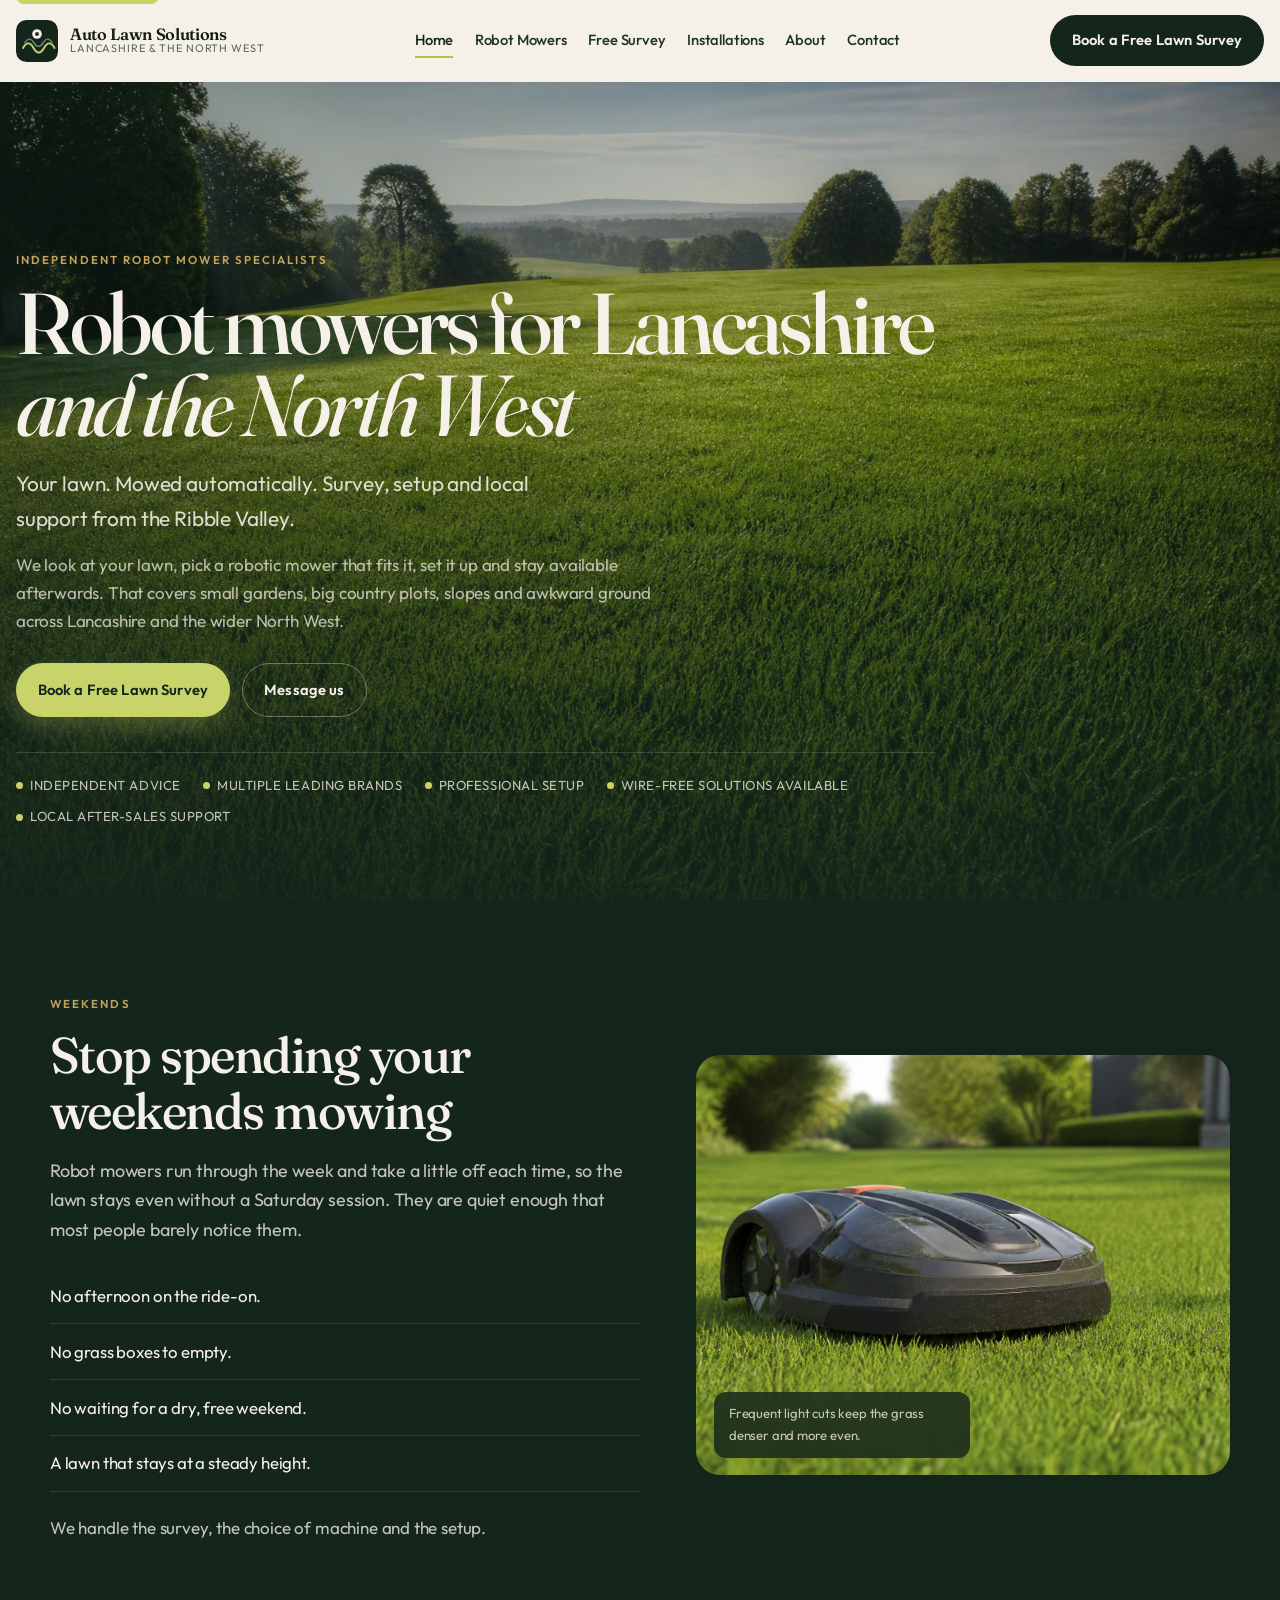
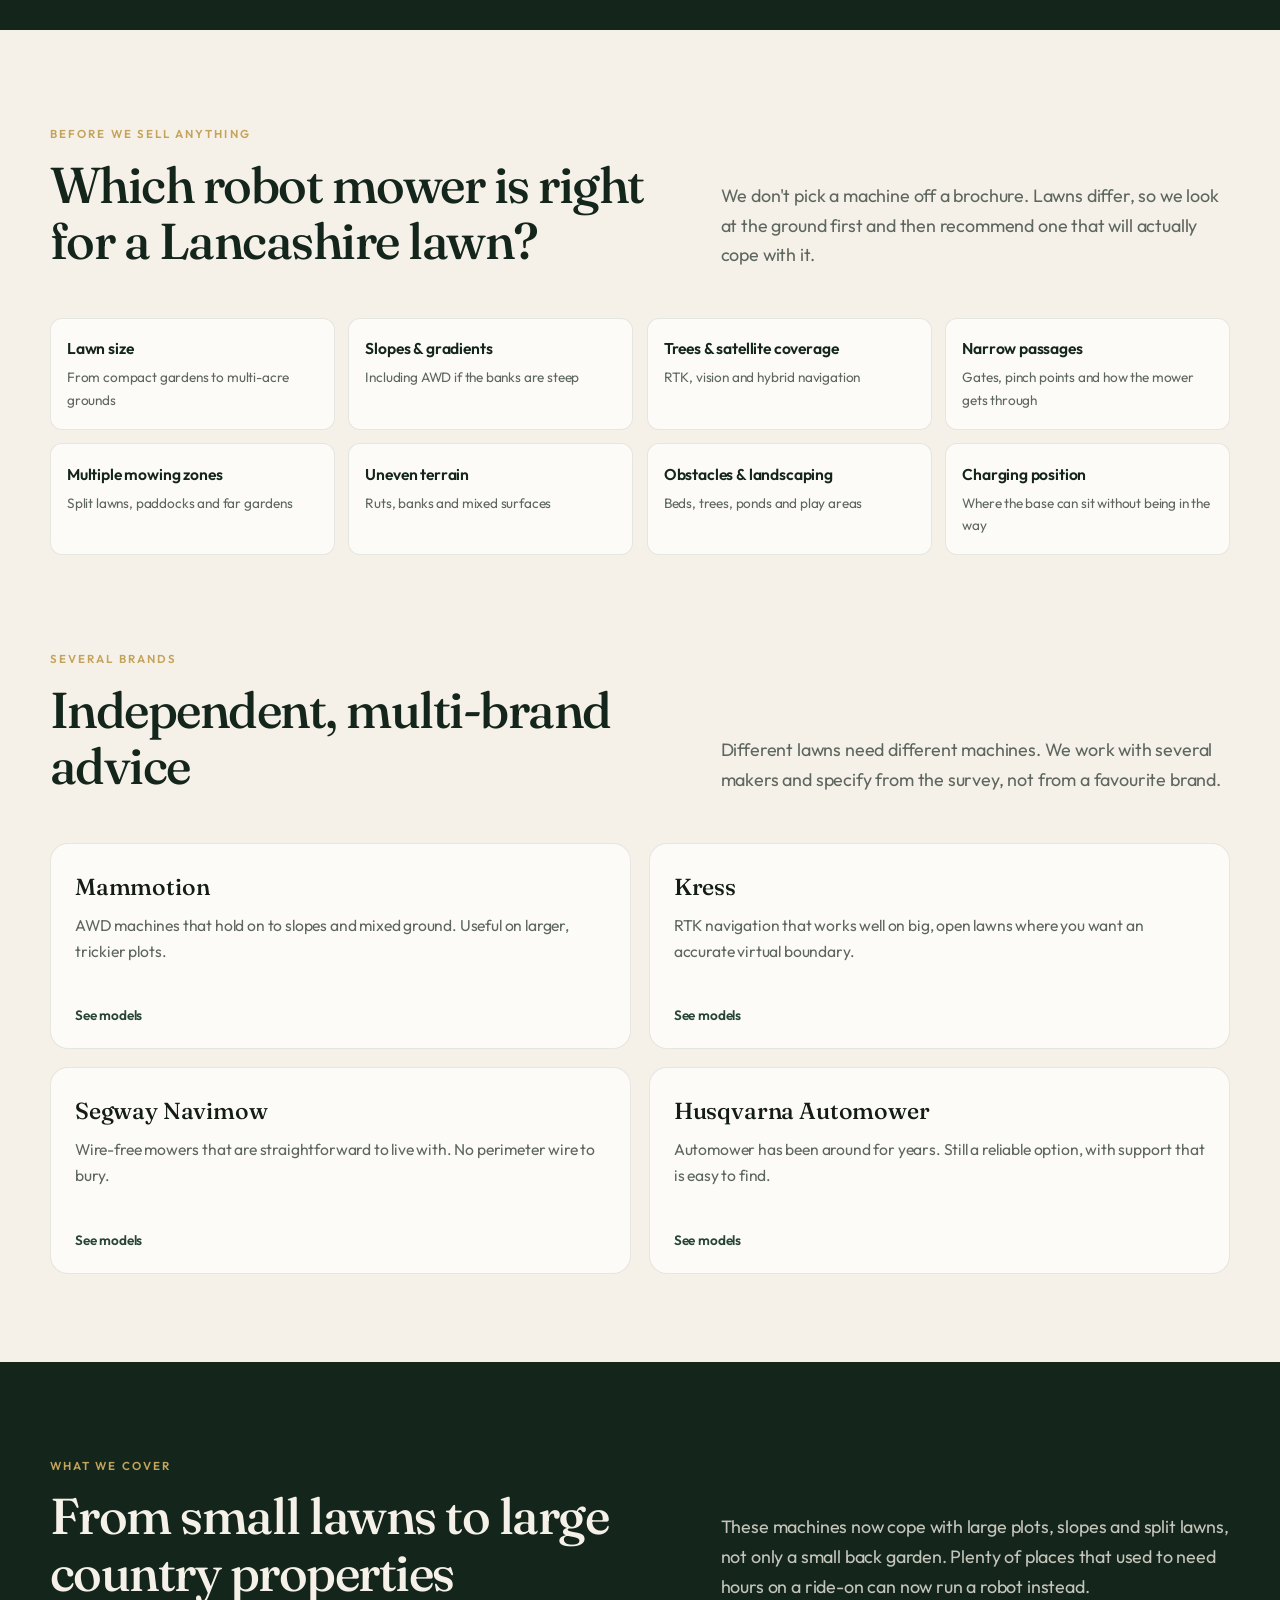
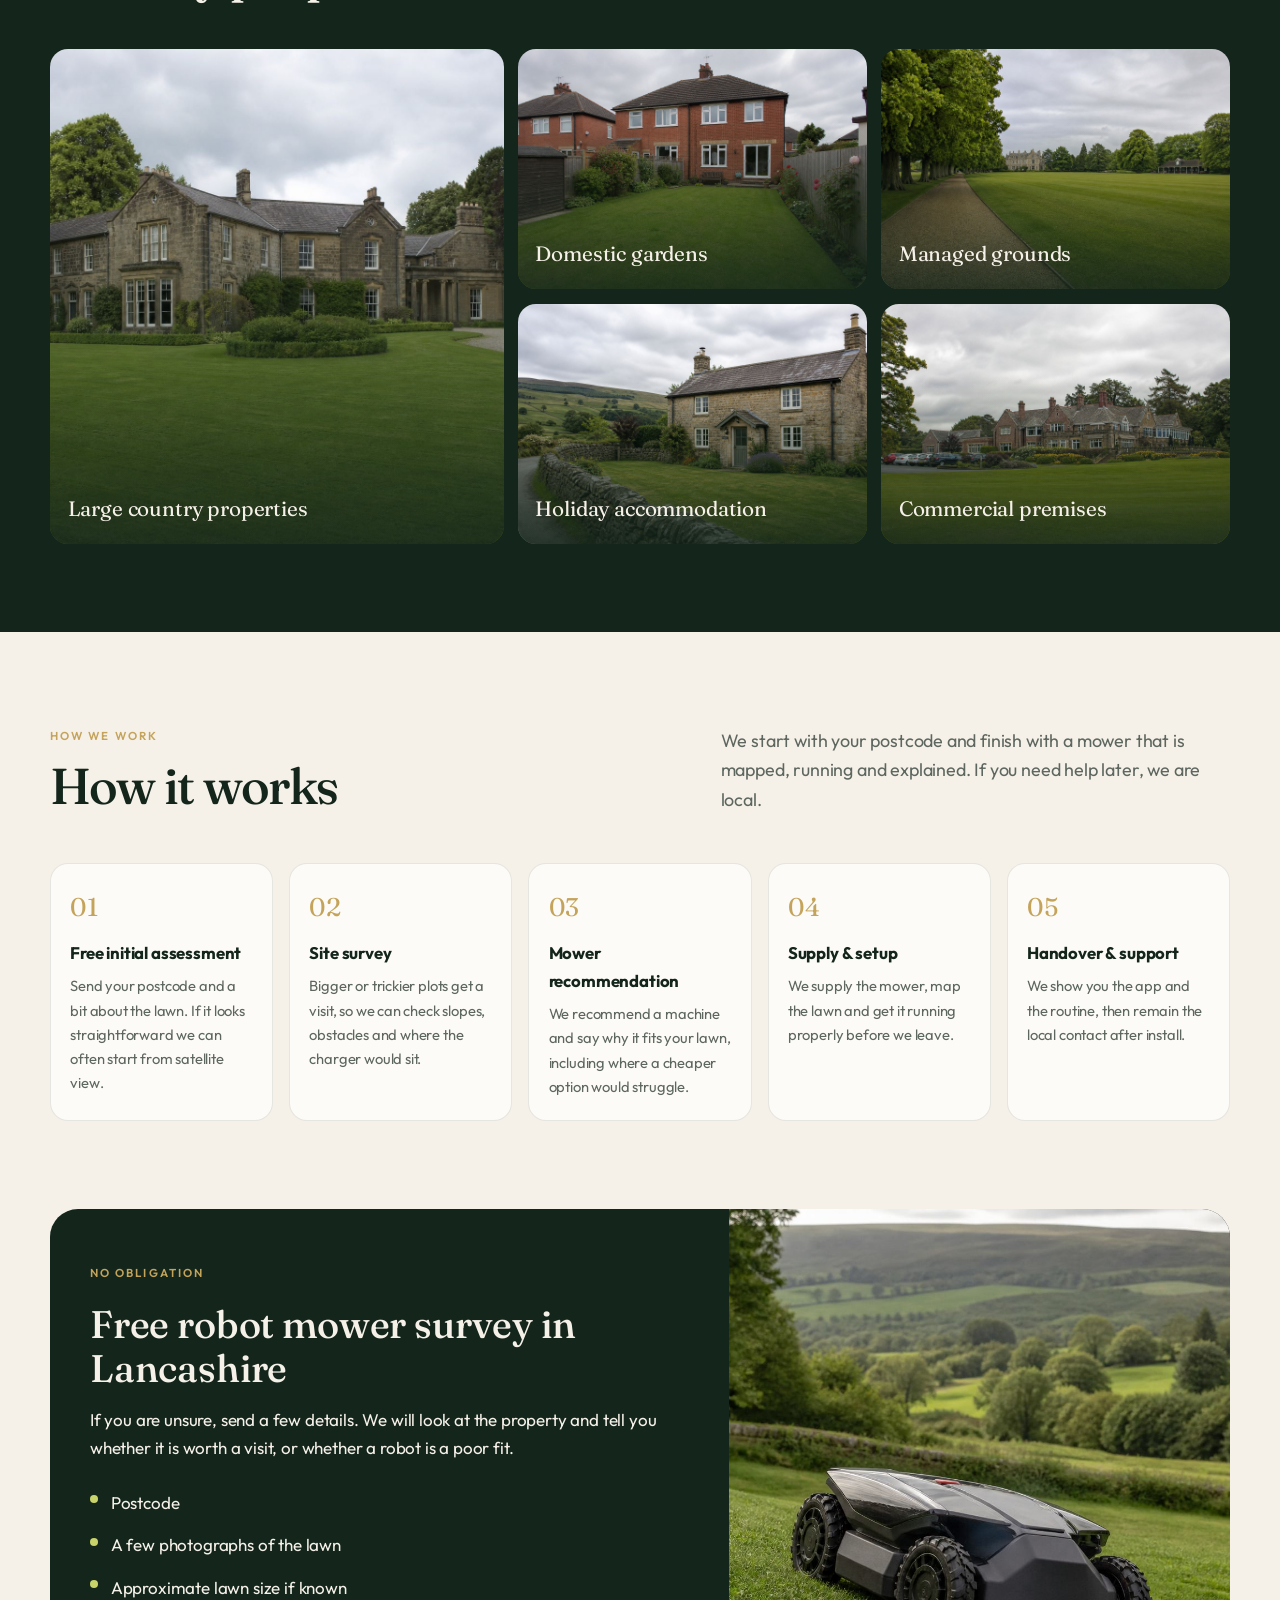
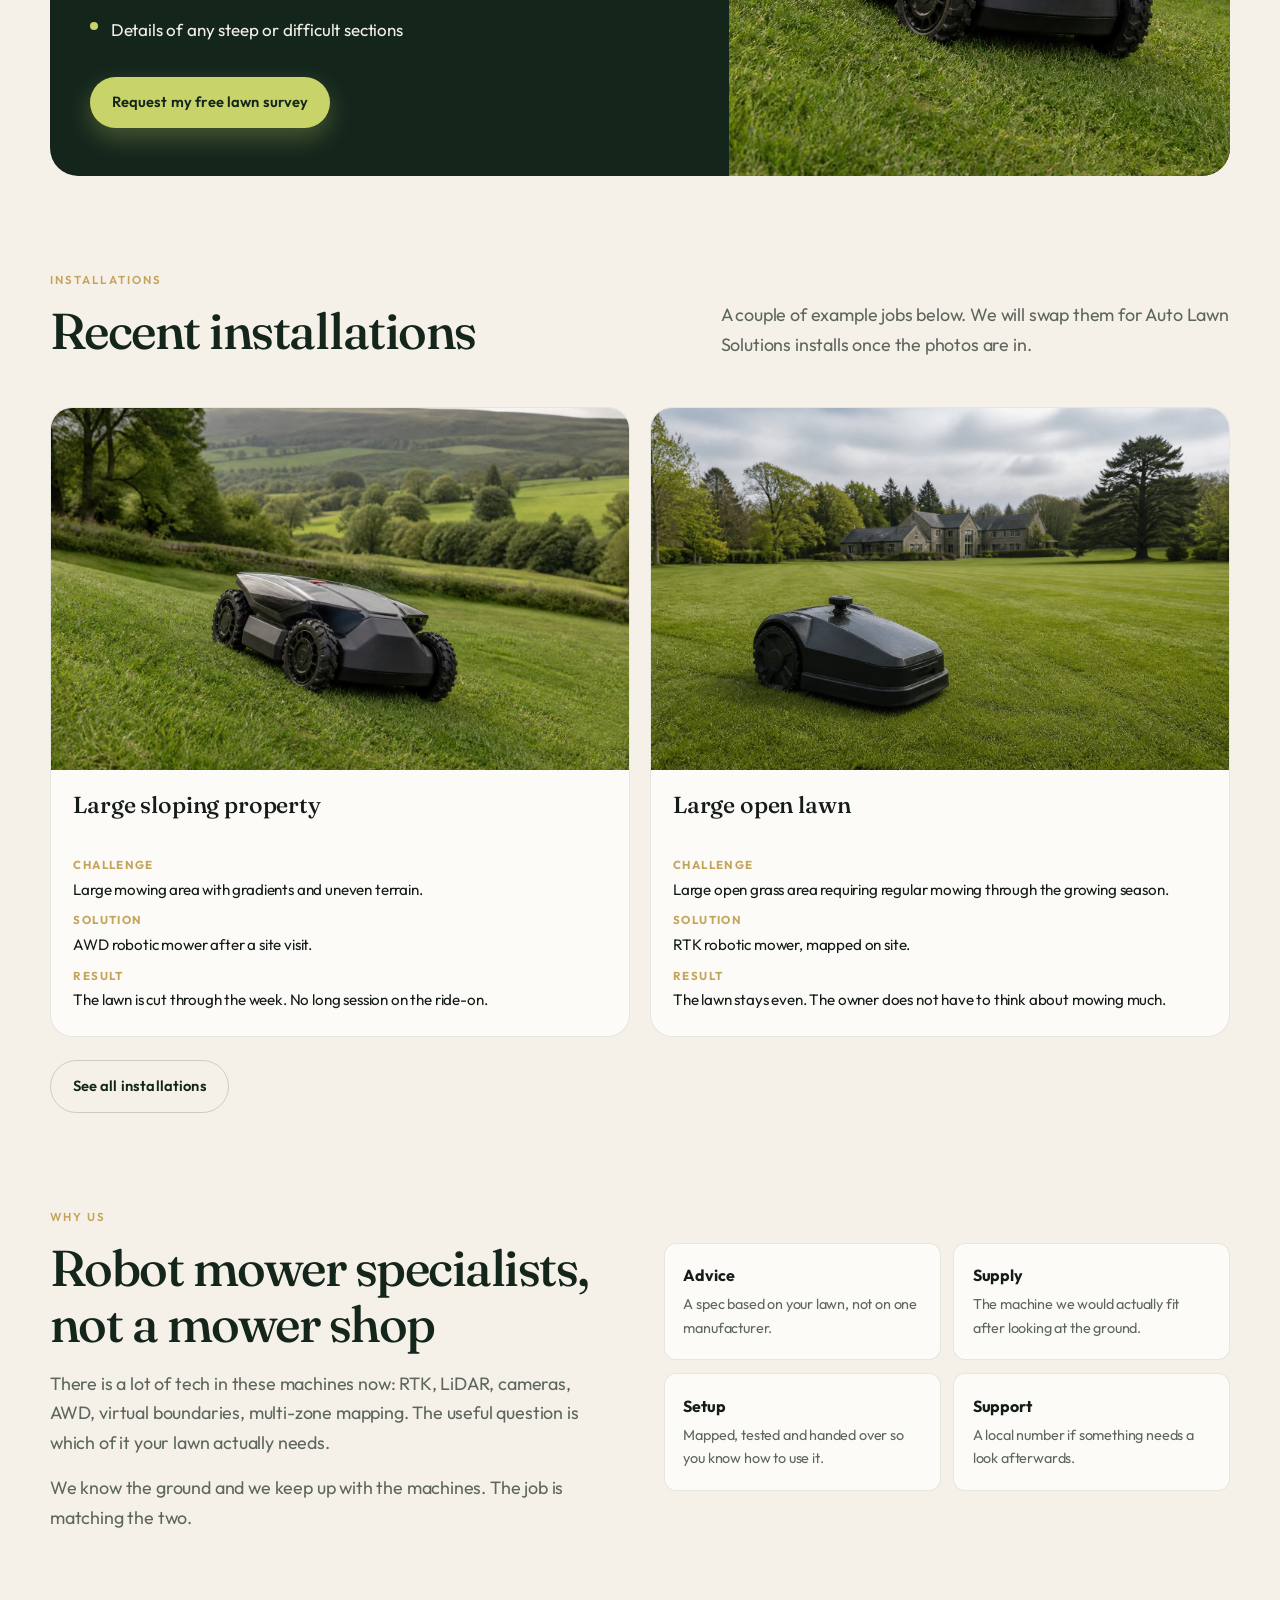
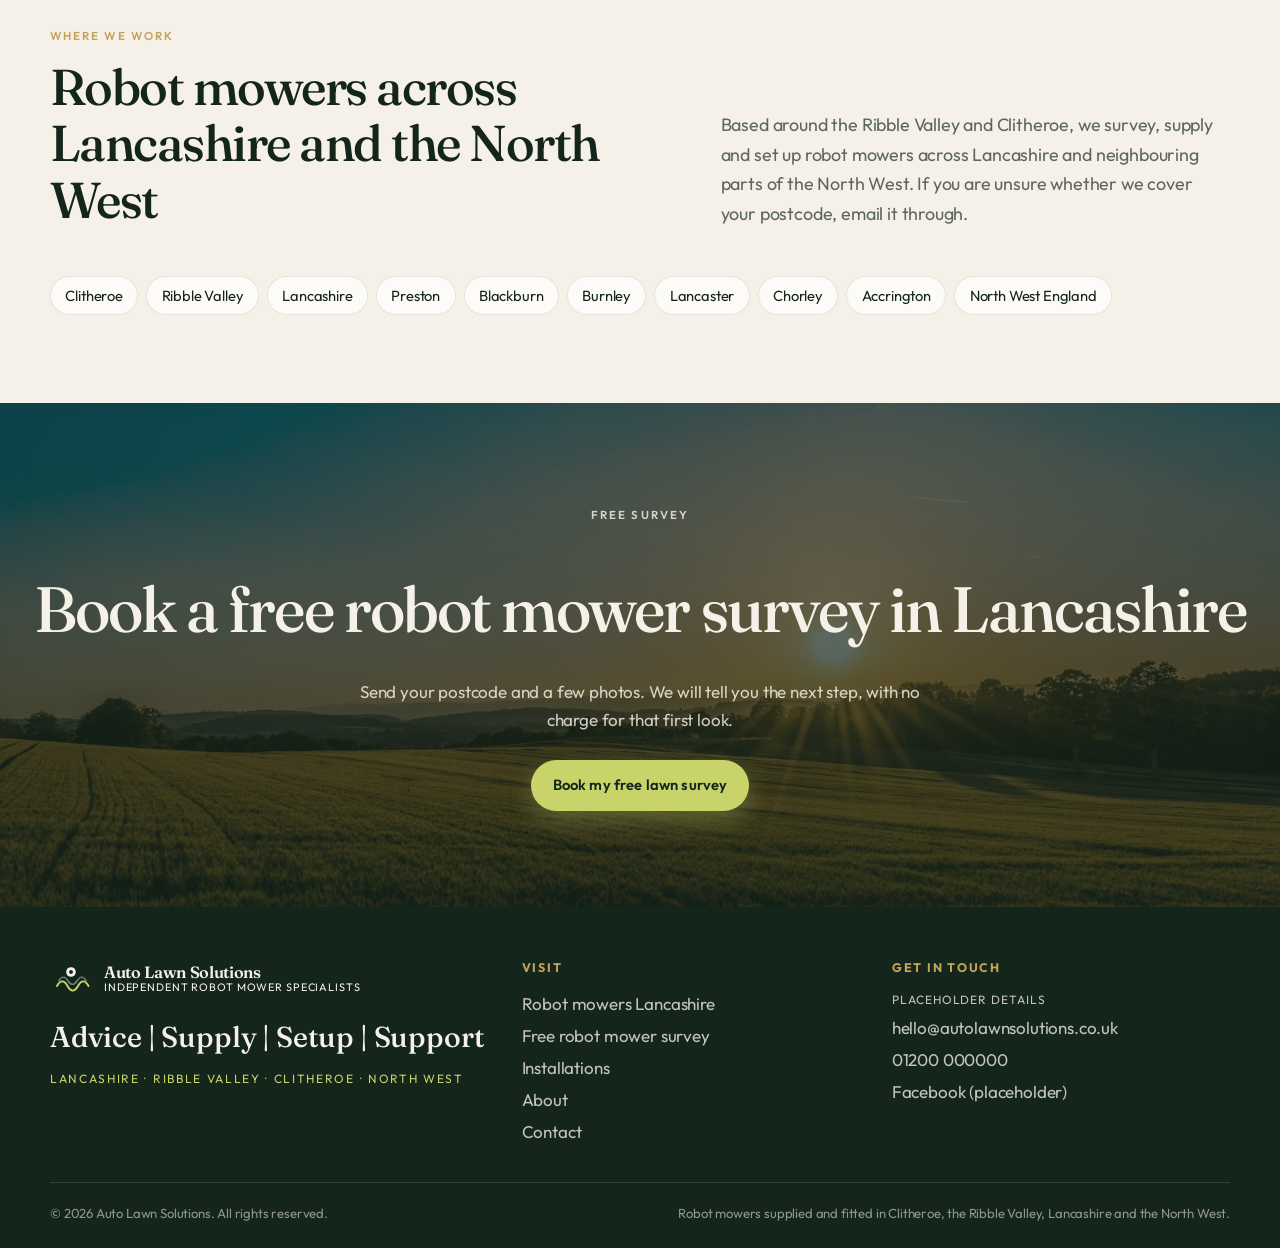
==== commit 3fb3f0ec: "Refresh copy, images and Lancashire SEO for the live brochure site. Co-authored-by: Cursor <cursorag" ====
--- a/index.html
+++ b/index.html
@@ -3,12 +3,16 @@
 <head>
   <meta charset="utf-8">
   <meta name="viewport" content="width=device-width, initial-scale=1">
-  <title>Auto Lawn Solutions | Robot Mower Specialists in Lancashire &amp; the North West</title>
-  <meta name="description" content="Independent robot mower specialists across Lancashire, Clitheroe and the Ribble Valley. Free lawn survey, multi-brand advice, professional setup and local support.">
-  <meta property="og:title" content="Auto Lawn Solutions | Independent Robot Mower Specialists">
-  <meta property="og:description" content="We survey your property, recommend the right robotic mower, set it up and support it locally across Lancashire and the North West.">
+  <title>Robot Mowers Lancashire | Auto Lawn Solutions</title>
+  <meta name="description" content="Independent robot mower specialists in Lancashire, Clitheroe, the Ribble Valley and the North West. Free survey, supply, setup and local support.">
+  <link rel="canonical" href="https://jcvandan.github.io/auto-lawn-solutions/">
+  <meta property="og:title" content="Robot Mowers Lancashire | Auto Lawn Solutions">
+  <meta property="og:description" content="Independent robot mower specialists covering Lancashire, Clitheroe, the Ribble Valley and the North West. Free lawn survey, setup and local support.">
   <meta property="og:type" content="website">
-  <meta property="og:image" content="./assets/images/hero-lawn.jpg">
+  <meta property="og:locale" content="en_GB">
+  <meta property="og:url" content="https://jcvandan.github.io/auto-lawn-solutions/">
+  <meta property="og:image" content="https://jcvandan.github.io/auto-lawn-solutions/assets/images/hero-lawn.jpg">
+  <meta name="twitter:card" content="summary_large_image">
   <link rel="icon" href="./assets/logo.svg" type="image/svg+xml">
   <link rel="preconnect" href="https://fonts.googleapis.com">
   <link rel="preconnect" href="https://fonts.gstatic.com" crossorigin>
@@ -20,7 +24,7 @@
   <header class="site-header">
     <div class="header-inner">
       <a class="brand" href="./index.html">
-        <img src="./assets/logo.svg" alt="">
+        <img src="./assets/logo.svg" alt="Auto Lawn Solutions">
         <span class="brand-text">
           <strong>Auto Lawn Solutions</strong>
           <span>Lancashire &amp; the North West</span>
@@ -46,13 +50,13 @@
   <main id="main">
     <section class="hero">
       <div class="hero-media">
-        <img src="./assets/images/hero-lawn.jpg" alt="A wide, evenly maintained green lawn">
+        <img src="./assets/images/hero-lawn.jpg" alt="Evenly cut green lawn in Lancashire, the kind of finish a robot mower is built for">
       </div>
       <div class="hero-content reveal">
-        <p class="eyebrow" style="color:#c4a35a">Independent Robot Mower Specialists</p>
-        <h1>Your lawn.<span>Mowed automatically.</span></h1>
-        <p class="hero-sub">Independent specialists across Lancashire &amp; the North West.</p>
-        <p class="hero-copy">We survey your property, recommend the right robotic mower for your lawn, professionally set it up and provide ongoing local support. From small domestic gardens to multi-acre properties, slopes and challenging terrain.</p>
+        <p class="eyebrow" style="color:#c4a35a">Independent robot mower specialists</p>
+        <h1>Robot mowers for Lancashire <span>and the North West</span></h1>
+        <p class="hero-sub">Your lawn. Mowed automatically. Survey, setup and local support from the Ribble Valley.</p>
+        <p class="hero-copy">We look at your lawn, pick a robotic mower that fits it, set it up and stay available afterwards. That covers small gardens, big country plots, slopes and awkward ground across Lancashire and the wider North West.</p>
         <div class="hero-actions">
           <a class="btn btn-primary" href="./survey.html">Book a Free Lawn Survey</a>
           <a class="btn btn-ghost" href="./contact.html">Message us</a>
@@ -70,20 +74,20 @@
     <section class="section section-dark">
       <div class="wrap story-grid">
         <div>
-          <p class="eyebrow">The weekend, returned</p>
+          <p class="eyebrow">Weekends</p>
           <h2 class="section-title" style="color:#f6f1e8">Stop spending your weekends mowing</h2>
-          <p class="lede" style="margin-top:1rem">Imagine never having to cut the grass again. Modern robotic lawn mowers quietly maintain your lawn throughout the week, cutting little and often while you get on with everything else.</p>
+          <p class="lede" style="margin-top:1rem">Robot mowers run through the week and take a little off each time, so the lawn stays even without a Saturday session. They are quiet enough that most people barely notice them.</p>
           <ul class="story-list">
-            <li>No Saturday afternoon on the ride-on.</li>
-            <li>No overflowing grass boxes.</li>
-            <li>No waiting for the perfect weather to mow.</li>
-            <li>Just a consistently maintained lawn.</li>
+            <li>No afternoon on the ride-on.</li>
+            <li>No grass boxes to empty.</li>
+            <li>No waiting for a dry, free weekend.</li>
+            <li>A lawn that stays at a steady height.</li>
           </ul>
-          <p style="margin-top:1.4rem">At Auto Lawn Solutions, we make switching to robotic mowing simple.</p>
+          <p style="margin-top:1.4rem">We handle the survey, the choice of machine and the setup.</p>
         </div>
         <div class="photo-frame">
-          <img src="./assets/images/manicured-lawn.jpg" alt="Close view of a healthy, regularly cut lawn">
-          <p class="photo-chip">Little and often cutting keeps the lawn denser, greener and consistently tidy.</p>
+          <img src="./assets/images/mower-cutting.jpg" alt="Robot mower cutting a lawn in Lancashire">
+          <p class="photo-chip">Frequent light cuts keep the grass denser and more even.</p>
         </div>
       </div>
     </section>
@@ -92,20 +96,20 @@
       <div class="wrap">
         <div class="split-head">
           <div>
-            <p class="eyebrow">Property first</p>
-            <h2 class="section-title">Which robot mower is right for <em>your</em> lawn?</h2>
-          </div>
-          <p class="lede">That’s where we come in. We’re not interested in simply selling you a box. Every property is different, so we assess the ground properly before we recommend a machine.</p>
+            <p class="eyebrow">Before we sell anything</p>
+            <h2 class="section-title">Which robot mower is right for a Lancashire lawn?</h2>
+          </div>
+          <p class="lede">We don't pick a machine off a brochure. Lawns differ, so we look at the ground first and then recommend one that will actually cope with it.</p>
         </div>
         <div class="assess-grid">
           <div class="assess-item"><strong>Lawn size</strong><span>From compact gardens to multi-acre grounds</span></div>
-          <div class="assess-item"><strong>Slopes &amp; gradients</strong><span>Including AWD options for challenging terrain</span></div>
+          <div class="assess-item"><strong>Slopes &amp; gradients</strong><span>Including AWD if the banks are steep</span></div>
           <div class="assess-item"><strong>Trees &amp; satellite coverage</strong><span>RTK, vision and hybrid navigation</span></div>
-          <div class="assess-item"><strong>Narrow passages</strong><span>Access, pinch points and mapping</span></div>
+          <div class="assess-item"><strong>Narrow passages</strong><span>Gates, pinch points and how the mower gets through</span></div>
           <div class="assess-item"><strong>Multiple mowing zones</strong><span>Split lawns, paddocks and far gardens</span></div>
           <div class="assess-item"><strong>Uneven terrain</strong><span>Ruts, banks and mixed surfaces</span></div>
           <div class="assess-item"><strong>Obstacles &amp; landscaping</strong><span>Beds, trees, ponds and play areas</span></div>
-          <div class="assess-item"><strong>Charging position</strong><span>Practical, discreet base station siting</span></div>
+          <div class="assess-item"><strong>Charging position</strong><span>Where the base can sit without being in the way</span></div>
         </div>
       </div>
     </section>
@@ -114,31 +118,31 @@
       <div class="wrap">
         <div class="split-head">
           <div>
-            <p class="eyebrow">Advice, not a badge</p>
+            <p class="eyebrow">Several brands</p>
             <h2 class="section-title">Independent, multi-brand advice</h2>
           </div>
-          <p class="lede">Different lawns require different machines. That’s why Auto Lawn Solutions works with leading robotic mower manufacturers — and recommends based on the property, not the logo.</p>
+          <p class="lede">Different lawns need different machines. We work with several makers and specify from the survey, not from a favourite brand.</p>
         </div>
         <div class="brand-grid">
           <a class="brand-card" href="./mowers.html#mammotion">
             <h3>Mammotion</h3>
-            <p>Advanced robotic mowing, including AWD solutions for large, sloping and challenging properties.</p>
-            <p class="more">View placeholder models →</p>
+            <p>AWD machines that hold on to slopes and mixed ground. Useful on larger, trickier plots.</p>
+            <p class="more">See models</p>
           </a>
           <a class="brand-card" href="./mowers.html#kress">
             <h3>Kress</h3>
-            <p>Intelligent RTK robotic mowing particularly well suited to large open lawns and precision mowing.</p>
-            <p class="more">View placeholder models →</p>
+            <p>RTK navigation that works well on big, open lawns where you want an accurate virtual boundary.</p>
+            <p class="more">See models</p>
           </a>
           <a class="brand-card" href="./mowers.html#navimow">
             <h3>Segway Navimow</h3>
-            <p>Advanced wire-free robotic mowing combining intelligent navigation with simple operation.</p>
-            <p class="more">View placeholder models →</p>
+            <p>Wire-free mowers that are straightforward to live with. No perimeter wire to bury.</p>
+            <p class="more">See models</p>
           </a>
           <a class="brand-card" href="./mowers.html#husqvarna">
             <h3>Husqvarna Automower</h3>
-            <p>Proven robotic mowing technology from one of the world’s most established outdoor power equipment manufacturers.</p>
-            <p class="more">View placeholder models →</p>
+            <p>Automower has been around for years. Still a reliable option, with support that is easy to find.</p>
+            <p class="more">See models</p>
           </a>
         </div>
       </div>
@@ -148,30 +152,30 @@
       <div class="wrap">
         <div class="split-head">
           <div>
-            <p class="eyebrow">Scale</p>
+            <p class="eyebrow">What we cover</p>
             <h2 class="section-title" style="color:#f6f1e8">From small lawns to large country properties</h2>
           </div>
-          <p class="lede">Robot mowing isn’t just for small gardens anymore. Modern machines can maintain several thousand square metres and tackle slopes, multiple zones and complex properties that would previously have required hours on a ride-on mower.</p>
+          <p class="lede">These machines now cope with large plots, slopes and split lawns, not only a small back garden. Plenty of places that used to need hours on a ride-on can now run a robot instead.</p>
         </div>
         <div class="types">
           <article class="type-card">
-            <img src="./assets/images/estate-lawn.jpg" alt="Large country house with extensive lawns">
+            <img src="./assets/images/estate-lawn.jpg" alt="Lancashire country house with wide lawns suited to a robot mower">
             <span>Large country properties</span>
           </article>
           <article class="type-card">
-            <img src="./assets/images/house-lawn.jpg" alt="Domestic garden and lawn">
+            <img src="./assets/images/house-lawn.jpg" alt="Typical Lancashire back garden with a rectangular lawn">
             <span>Domestic gardens</span>
           </article>
           <article class="type-card">
-            <img src="./assets/images/rolling-field.jpg" alt="Managed open grassland">
+            <img src="./assets/images/uk-managed-grounds.jpg" alt="Parkland lawns around an English hall">
             <span>Managed grounds</span>
           </article>
           <article class="type-card">
-            <img src="./assets/images/cottage-garden.jpg" alt="Holiday property garden">
+            <img src="./assets/images/cottage-garden.jpg" alt="Stone holiday cottage with a lawn in the Ribble Valley">
             <span>Holiday accommodation</span>
           </article>
           <article class="type-card">
-            <img src="./assets/images/modern-garden.jpg" alt="Commercial premises with landscaped lawn">
+            <img src="./assets/images/modern-garden.jpg" alt="Country hotel with lawns to maintain">
             <span>Commercial premises</span>
           </article>
         </div>
@@ -182,31 +186,31 @@
       <div class="wrap">
         <div class="split-head">
           <div>
-            <p class="eyebrow">The process</p>
+            <p class="eyebrow">How we work</p>
             <h2 class="section-title">How it works</h2>
           </div>
-          <p class="lede">From an initial look at your postcode through to handover and local support — the customer is buying expertise, not just a machine.</p>
+          <p class="lede">We start with your postcode and finish with a mower that is mapped, running and explained. If you need help later, we are local.</p>
         </div>
         <div class="steps">
           <article class="step">
             <h3>Free initial assessment</h3>
-            <p>Send your postcode and some basic information. Where appropriate, we can start with a remote look using satellite imagery.</p>
+            <p>Send your postcode and a bit about the lawn. If it looks straightforward we can often start from satellite view.</p>
           </article>
           <article class="step">
             <h3>Site survey</h3>
-            <p>For larger or more complex properties we visit to assess the lawn, terrain, gradients, obstacles and positioning.</p>
+            <p>Bigger or trickier plots get a visit, so we can check slopes, obstacles and where the charger would sit.</p>
           </article>
           <article class="step">
             <h3>Mower recommendation</h3>
-            <p>We recommend a suitable machine and clearly explain why it is right for your property.</p>
+            <p>We recommend a machine and say why it fits your lawn, including where a cheaper option would struggle.</p>
           </article>
           <article class="step">
             <h3>Supply &amp; setup</h3>
-            <p>We supply the mower and professionally configure, map and commission the system.</p>
+            <p>We supply the mower, map the lawn and get it running properly before we leave.</p>
           </article>
           <article class="step">
             <h3>Handover &amp; support</h3>
-            <p>We show you how everything works and provide ongoing local support after installation.</p>
+            <p>We show you the app and the routine, then remain the local contact after install.</p>
           </article>
         </div>
       </div>
@@ -217,8 +221,8 @@
         <div class="survey-band">
           <div class="survey-band-copy">
             <p class="eyebrow">No obligation</p>
-            <h2>Free remote robot mower survey</h2>
-            <p>Not sure whether a robot mower will work on your lawn? Send a few details and we’ll take an initial look at the property, then advise on the next step.</p>
+            <h2>Free robot mower survey in Lancashire</h2>
+            <p>If you are unsure, send a few details. We will look at the property and tell you whether it is worth a visit, or whether a robot is a poor fit.</p>
             <ul class="need-list">
               <li>Postcode</li>
               <li>A few photographs of the lawn</li>
@@ -228,7 +232,7 @@
             <a class="btn btn-primary" href="./survey.html">Request my free lawn survey</a>
           </div>
           <div class="survey-band-photo">
-            <img src="./assets/images/slope-garden.jpg" alt="Garden with mixed planting and lawn">
+            <img src="./assets/images/mower-awd.jpg" alt="Robotic mower working on a garden lawn">
           </div>
         </div>
       </div>
@@ -238,31 +242,31 @@
       <div class="wrap">
         <div class="split-head">
           <div>
-            <p class="eyebrow">Proof of work</p>
+            <p class="eyebrow">Installations</p>
             <h2 class="section-title">Recent installations</h2>
           </div>
-          <p class="lede">Real properties. Real customers. Real robot mowers. These example case studies will be replaced with genuine Auto Lawn Solutions installations as they are completed.</p>
+          <p class="lede">A couple of example jobs below. We will swap them for Auto Lawn Solutions installs once the photos are in.</p>
         </div>
         <div class="case-grid">
           <article class="case-card">
-            <img src="./assets/images/country-property.jpg" alt="Large sloping property with substantial grounds">
+            <img src="./assets/images/mower-awd.jpg" alt="AWD robotic mower on a large sloping lawn">
             <div class="case-body">
               <h3>Large sloping property</h3>
               <div class="case-meta">
                 <div><strong>Challenge</strong> Large mowing area with gradients and uneven terrain.</div>
-                <div><strong>Solution</strong> AWD robotic mower selected following a site assessment.</div>
-                <div><strong>Result</strong> Automated lawn maintenance without hours each week on a ride-on.</div>
+                <div><strong>Solution</strong> AWD robotic mower after a site visit.</div>
+                <div><strong>Result</strong> The lawn is cut through the week. No long session on the ride-on.</div>
               </div>
             </div>
           </article>
           <article class="case-card">
-            <img src="./assets/images/wide-lawn.jpg" alt="Large open lawn">
+            <img src="./assets/images/mower-rtk.jpg" alt="RTK robotic mower on a large open lawn">
             <div class="case-body">
               <h3>Large open lawn</h3>
               <div class="case-meta">
                 <div><strong>Challenge</strong> Large open grass area requiring regular mowing through the growing season.</div>
-                <div><strong>Solution</strong> RTK robotic mower professionally configured and mapped.</div>
-                <div><strong>Result</strong> Consistent automated mowing with minimal homeowner involvement.</div>
+                <div><strong>Solution</strong> RTK robotic mower, mapped on site.</div>
+                <div><strong>Result</strong> The lawn stays even. The owner does not have to think about mowing much.</div>
               </div>
             </div>
           </article>
@@ -275,23 +279,47 @@
       <div class="wrap why-grid">
         <div>
           <p class="eyebrow">Why us</p>
-          <h2 class="section-title">We’re robot mower specialists</h2>
-          <p class="lede" style="margin-top:1rem">Robotic mowing technology is developing quickly: RTK, LiDAR, AI vision, AWD, virtual boundaries and multi-zone mapping. It can be difficult to know which technology — and which mower — is right for a particular property.</p>
-          <p class="lede" style="margin-top:1rem">Auto Lawn Solutions combines practical groundcare experience with specialist knowledge of modern robotic mowing technology to help customers choose the right solution.</p>
+          <h2 class="section-title">Robot mower specialists, not a mower shop</h2>
+          <p class="lede" style="margin-top:1rem">There is a lot of tech in these machines now: RTK, LiDAR, cameras, AWD, virtual boundaries, multi-zone mapping. The useful question is which of it your lawn actually needs.</p>
+          <p class="lede" style="margin-top:1rem">We know the ground and we keep up with the machines. The job is matching the two.</p>
         </div>
         <div class="pillars">
-          <article class="pillar"><h3>Advice</h3><p>Independent specification based on your lawn, not a single manufacturer.</p></article>
-          <article class="pillar"><h3>Supply</h3><p>The right machine from leading brands, selected after assessment.</p></article>
-          <article class="pillar"><h3>Setup</h3><p>Professional mapping, commissioning and a proper handover.</p></article>
-          <article class="pillar"><h3>Support</h3><p>Local after-sales care across Lancashire and the North West.</p></article>
-        </div>
+          <article class="pillar"><h3>Advice</h3><p>A spec based on your lawn, not on one manufacturer.</p></article>
+          <article class="pillar"><h3>Supply</h3><p>The machine we would actually fit after looking at the ground.</p></article>
+          <article class="pillar"><h3>Setup</h3><p>Mapped, tested and handed over so you know how to use it.</p></article>
+          <article class="pillar"><h3>Support</h3><p>A local number if something needs a look afterwards.</p></article>
+        </div>
+      </div>
+    </section>
+
+    <section class="section" style="padding-top:0">
+      <div class="wrap">
+        <div class="split-head">
+          <div>
+            <p class="eyebrow">Where we work</p>
+            <h2 class="section-title">Robot mowers across Lancashire and the North West</h2>
+          </div>
+          <p class="lede">Based around the Ribble Valley and Clitheroe, we survey, supply and set up robot mowers across Lancashire and neighbouring parts of the North West. If you are unsure whether we cover your postcode, email it through.</p>
+        </div>
+        <ul class="area-list">
+          <li>Clitheroe</li>
+          <li>Ribble Valley</li>
+          <li>Lancashire</li>
+          <li>Preston</li>
+          <li>Blackburn</li>
+          <li>Burnley</li>
+          <li>Lancaster</li>
+          <li>Chorley</li>
+          <li>Accrington</li>
+          <li>North West England</li>
+        </ul>
       </div>
     </section>
 
     <section class="final-cta">
-      <p class="eyebrow">Ready to stop mowing?</p>
-      <h2>Your lawn could be maintaining itself.</h2>
-      <p>Find out whether robotic mowing could work for your property with a free Auto Lawn Solutions lawn assessment.</p>
+      <p class="eyebrow">Free survey</p>
+      <h2>Book a free robot mower survey in Lancashire</h2>
+      <p>Send your postcode and a few photos. We will tell you the next step, with no charge for that first look.</p>
       <a class="btn btn-primary" href="./survey.html">Book my free lawn survey</a>
     </section>
   </main>
@@ -306,13 +334,13 @@
             <span>Independent Robot Mower Specialists</span>
           </span>
         </a>
-        <h2>Advice | Supply | Setup | Support</h2>
-        <p class="strap">Lancashire · Ribble Valley · North West England</p>
+        <p class="footer-tagline">Advice | Supply | Setup | Support</p>
+        <p class="strap">Lancashire · Ribble Valley · Clitheroe · North West</p>
       </div>
       <div class="footer-col">
         <h3>Visit</h3>
-        <a href="./mowers.html">Robot mowers</a>
-        <a href="./survey.html">Free lawn survey</a>
+        <a href="./mowers.html">Robot mowers Lancashire</a>
+        <a href="./survey.html">Free robot mower survey</a>
         <a href="./installations.html">Installations</a>
         <a href="./about.html">About</a>
         <a href="./contact.html">Contact</a>
@@ -327,13 +355,60 @@
     </div>
     <div class="wrap footer-bottom">
       <p>© <span data-year></span> Auto Lawn Solutions. All rights reserved.</p>
-      <p>Robot mower specialists covering Clitheroe, the Ribble Valley and the wider North West.</p>
+      <p>Robot mowers supplied and fitted in Clitheroe, the Ribble Valley, Lancashire and the North West.</p>
     </div>
   </footer>
 
   <div class="mobile-cta">
     <a class="btn btn-primary" href="./survey.html">Book a Free Lawn Survey</a>
   </div>
+  <script type="application/ld+json">
+  {
+    "@context": "https://schema.org",
+    "@graph": [
+      {
+        "@type": "LocalBusiness",
+        "@id": "https://jcvandan.github.io/auto-lawn-solutions/#business",
+        "name": "Auto Lawn Solutions",
+        "url": "https://jcvandan.github.io/auto-lawn-solutions/",
+        "image": "https://jcvandan.github.io/auto-lawn-solutions/assets/images/hero-lawn.jpg",
+        "description": "Independent robot mower specialists covering Lancashire, Clitheroe, the Ribble Valley and the North West. Survey, supply, setup and local support.",
+        "email": "hello@autolawnsolutions.co.uk",
+        "telephone": "+441200000000",
+        "address": {
+          "@type": "PostalAddress",
+          "addressRegion": "Lancashire",
+          "addressCountry": "GB"
+        },
+        "areaServed": [
+          {"@type": "AdministrativeArea", "name": "Lancashire"},
+          {"@type": "AdministrativeArea", "name": "Ribble Valley"},
+          {"@type": "City", "name": "Clitheroe"},
+          {"@type": "City", "name": "Preston"},
+          {"@type": "City", "name": "Blackburn"},
+          {"@type": "City", "name": "Burnley"},
+          {"@type": "City", "name": "Lancaster"},
+          {"@type": "AdministrativeArea", "name": "North West England"}
+        ],
+        "knowsAbout": ["robot mowers", "robotic lawn mowers", "Mammotion", "Kress", "Segway Navimow", "Husqvarna Automower"],
+        "hasOfferCatalog": {
+          "@type": "OfferCatalog",
+          "name": "Robot mower services in Lancashire",
+          "itemListElement": [
+            {"@type": "Offer", "itemOffered": {"@type": "Service", "name": "Free robot mower lawn survey", "areaServed": "Lancashire"}},
+            {"@type": "Offer", "itemOffered": {"@type": "Service", "name": "Robot mower supply and setup", "areaServed": "North West England"}},
+            {"@type": "Offer", "itemOffered": {"@type": "Service", "name": "Robot mower after-sales support", "areaServed": "Ribble Valley"}}
+          ]
+        }
+      },
+      {
+        "@type": "WebSite",
+        "name": "Auto Lawn Solutions",
+        "url": "https://jcvandan.github.io/auto-lawn-solutions/"
+      }
+    ]
+  }
+  </script>
   <script src="./js/main.js"></script>
 </body>
 </html>
--- a/css/styles.css
+++ b/css/styles.css
@@ -370,7 +370,7 @@
   line-height: 0.95;
   font-weight: 500;
   letter-spacing: -0.04em;
-  max-width: 12ch;
+  max-width: 18ch;
 }
 
 .hero h1 span {
@@ -502,6 +502,7 @@
   grid-template-columns: repeat(4, 1fr);
   gap: 0.85rem;
   margin-top: 2.5rem;
+  align-items: stretch;
 }
 
 .assess-item {
@@ -509,7 +510,10 @@
   border: 1px solid var(--line);
   border-radius: var(--radius-sm);
   padding: 1.1rem 1rem;
-  min-height: 92px;
+  min-height: 108px;
+  height: 100%;
+  display: flex;
+  flex-direction: column;
 }
 
 .assess-item strong {
@@ -520,8 +524,11 @@
 }
 
 .assess-item span {
+  display: block;
   font-size: 0.85rem;
   color: var(--muted);
+  margin-top: 0.25rem;
+  flex: 1;
 }
 
 /* ---------- Brands ---------- */
@@ -530,6 +537,7 @@
   display: grid;
   grid-template-columns: repeat(2, 1fr);
   gap: 1.1rem;
+  align-items: stretch;
 }
 
 .brand-card {
@@ -539,6 +547,9 @@
   padding: 1.5rem 1.5rem 1.35rem;
   text-decoration: none;
   transition: transform 0.2s ease, box-shadow 0.2s ease;
+  height: 100%;
+  display: flex;
+  flex-direction: column;
 }
 
 .brand-card:hover {
@@ -556,6 +567,8 @@
 .brand-card p {
   color: var(--muted);
   font-size: 0.98rem;
+  flex: 1;
+  min-height: 4.8em;
 }
 
 .brand-card .more {
@@ -563,6 +576,8 @@
   font-size: 0.85rem;
   font-weight: 600;
   color: var(--forest-3);
+  flex: 0 0 auto;
+  min-height: 0;
 }
 
 /* ---------- Property types ---------- */
@@ -579,6 +594,8 @@
   border-radius: var(--radius);
   overflow: hidden;
   color: var(--cream);
+  height: 100%;
+  min-height: 0;
 }
 
 .type-card:first-child {
@@ -586,6 +603,8 @@
 }
 
 .type-card img {
+  position: absolute;
+  inset: 0;
   width: 100%;
   height: 100%;
   object-fit: cover;
@@ -614,6 +633,7 @@
   grid-template-columns: repeat(5, 1fr);
   gap: 1rem;
   counter-reset: step;
+  align-items: stretch;
 }
 
 .step {
@@ -621,7 +641,10 @@
   border-radius: var(--radius);
   padding: 1.4rem 1.2rem 1.3rem;
   border: 1px solid var(--line);
-  min-height: 220px;
+  min-height: 240px;
+  height: 100%;
+  display: flex;
+  flex-direction: column;
 }
 
 .step::before {
@@ -643,6 +666,7 @@
 .step p {
   font-size: 0.92rem;
   color: var(--muted);
+  flex: 1;
 }
 
 /* ---------- Survey teaser ---------- */
@@ -650,11 +674,12 @@
 .survey-band {
   display: grid;
   grid-template-columns: 1.15fr 0.85fr;
-  gap: 2rem;
+  gap: 0;
   background: var(--forest);
   color: var(--cream);
   border-radius: 28px;
   overflow: hidden;
+  align-items: stretch;
 }
 
 .survey-band-copy {
@@ -692,13 +717,15 @@
 }
 
 .survey-band-photo {
-  min-height: 320px;
+  min-height: 100%;
+  height: 100%;
 }
 
 .survey-band-photo img {
   width: 100%;
   height: 100%;
   object-fit: cover;
+  display: block;
 }
 
 /* ---------- Case studies ---------- */
@@ -707,6 +734,7 @@
   display: grid;
   grid-template-columns: repeat(2, 1fr);
   gap: 1.2rem;
+  align-items: stretch;
 }
 
 .case-card {
@@ -714,16 +742,24 @@
   border-radius: 22px;
   overflow: hidden;
   border: 1px solid var(--line);
+  height: 100%;
+  display: flex;
+  flex-direction: column;
 }
 
 .case-card img {
   width: 100%;
-  height: 240px;
+  aspect-ratio: 16 / 10;
+  height: auto;
   object-fit: cover;
+  flex: 0 0 auto;
 }
 
 .case-body {
   padding: 1.4rem 1.4rem 1.5rem;
+  flex: 1;
+  display: flex;
+  flex-direction: column;
 }
 
 .case-body h3 {
@@ -731,12 +767,15 @@
   font-size: 1.45rem;
   font-weight: 500;
   margin-bottom: 0.75rem;
+  min-height: 2.2em;
+  line-height: 1.15;
 }
 
 .case-meta {
   display: grid;
   gap: 0.55rem;
   font-size: 0.95rem;
+  flex: 1;
 }
 
 .case-meta strong {
@@ -761,6 +800,7 @@
   display: grid;
   grid-template-columns: 1fr 1fr;
   gap: 0.8rem;
+  align-items: stretch;
 }
 
 .pillar {
@@ -768,6 +808,9 @@
   border-radius: var(--radius-sm);
   padding: 1.15rem;
   border: 1px solid var(--line);
+  height: 100%;
+  display: flex;
+  flex-direction: column;
 }
 
 .pillar h3 {
@@ -778,6 +821,7 @@
 .pillar p {
   font-size: 0.9rem;
   color: var(--muted);
+  flex: 1;
 }
 
 .final-cta {
@@ -848,6 +892,7 @@
   display: grid;
   grid-template-columns: repeat(3, 1fr);
   gap: 1.1rem;
+  align-items: stretch;
 }
 
 .product-card {
@@ -857,30 +902,23 @@
   border: 1px solid var(--line);
   display: flex;
   flex-direction: column;
+  height: 100%;
 }
 
 .product-visual {
   position: relative;
-  height: 210px;
+  aspect-ratio: 4 / 3;
+  height: auto;
+  flex: 0 0 auto;
   background: var(--forest-2);
-  display: grid;
-  place-items: center;
-  color: var(--sage-soft);
+  overflow: hidden;
 }
 
 .product-visual img {
   width: 100%;
   height: 100%;
   object-fit: cover;
-  opacity: 0.72;
-}
-
-.product-visual .mower-mark {
-  position: absolute;
-  width: 180px;
-  height: auto;
-  filter: brightness(1.25);
-  pointer-events: none;
+  object-position: center;
 }
 
 .pillars-four {
@@ -910,19 +948,23 @@
 
 .product-body h3 {
   font-size: 1.12rem;
-}
-
-.product-body p {
+  line-height: 1.25;
+  min-height: 2.5em;
+}
+
+.product-body p:not(.price) {
   color: var(--muted);
   font-size: 0.92rem;
   flex: 1;
+  min-height: 4.4em;
 }
 
 .price {
   font-family: "Fraunces", Georgia, serif;
   font-size: 1.35rem;
   color: var(--forest);
-  margin-top: 0.4rem;
+  margin-top: auto;
+  padding-top: 0.4rem;
 }
 
 .price small {
@@ -973,6 +1015,7 @@
 .detail-list {
   display: grid;
   gap: 1rem;
+  align-items: stretch;
 }
 
 .detail {
@@ -980,6 +1023,9 @@
   border: 1px solid var(--line);
   border-radius: var(--radius);
   padding: 1.3rem 1.4rem;
+  height: 100%;
+  display: flex;
+  flex-direction: column;
 }
 
 .detail h3 {
@@ -1001,8 +1047,45 @@
   margin-top: 1.5rem;
 }
 
-.mailto-box h3 {
-  margin-bottom: 0.4rem;
+.area-list {
+  display: flex;
+  flex-wrap: wrap;
+  gap: 0.5rem;
+  list-style: none;
+  margin: 1.4rem 0 0;
+  padding: 0;
+}
+
+.area-list li {
+  background: var(--paper);
+  border: 1px solid var(--line);
+  border-radius: 999px;
+  padding: 0.4rem 0.9rem;
+  font-size: 0.92rem;
+  color: var(--forest);
+}
+
+.faq-list {
+  display: grid;
+  gap: 0.85rem;
+}
+
+.faq-list details {
+  background: var(--paper);
+  border: 1px solid var(--line);
+  border-radius: var(--radius-sm);
+  padding: 1rem 1.15rem;
+}
+
+.faq-list summary {
+  cursor: pointer;
+  font-weight: 600;
+  color: var(--forest);
+}
+
+.faq-list p {
+  margin-top: 0.7rem;
+  color: var(--muted);
 }
 
 /* ---------- Footer ---------- */
@@ -1026,7 +1109,8 @@
   color: var(--cream);
 }
 
-.site-footer h2 {
+.site-footer h2,
+.footer-tagline {
   font-family: "Fraunces", Georgia, serif;
   font-size: 1.8rem;
   font-weight: 500;
@@ -1119,6 +1203,10 @@
   .product-grid,
   .pillars-four {
     grid-template-columns: repeat(2, 1fr);
+  }
+
+  .survey-band-photo {
+    min-height: 280px;
   }
 
   .types {
@@ -1205,14 +1293,21 @@
     grid-template-rows: none;
   }
 
-  .type-card,
-  .type-card img,
+  .type-card {
+    min-height: 240px;
+    height: 240px;
+  }
+
   .photo-frame,
   .photo-frame img {
     min-height: 240px;
     height: 240px;
   }
 
+  .survey-band-photo {
+    min-height: 240px;
+  }
+
   .survey-band-copy {
     padding: 1.7rem 1.3rem;
   }
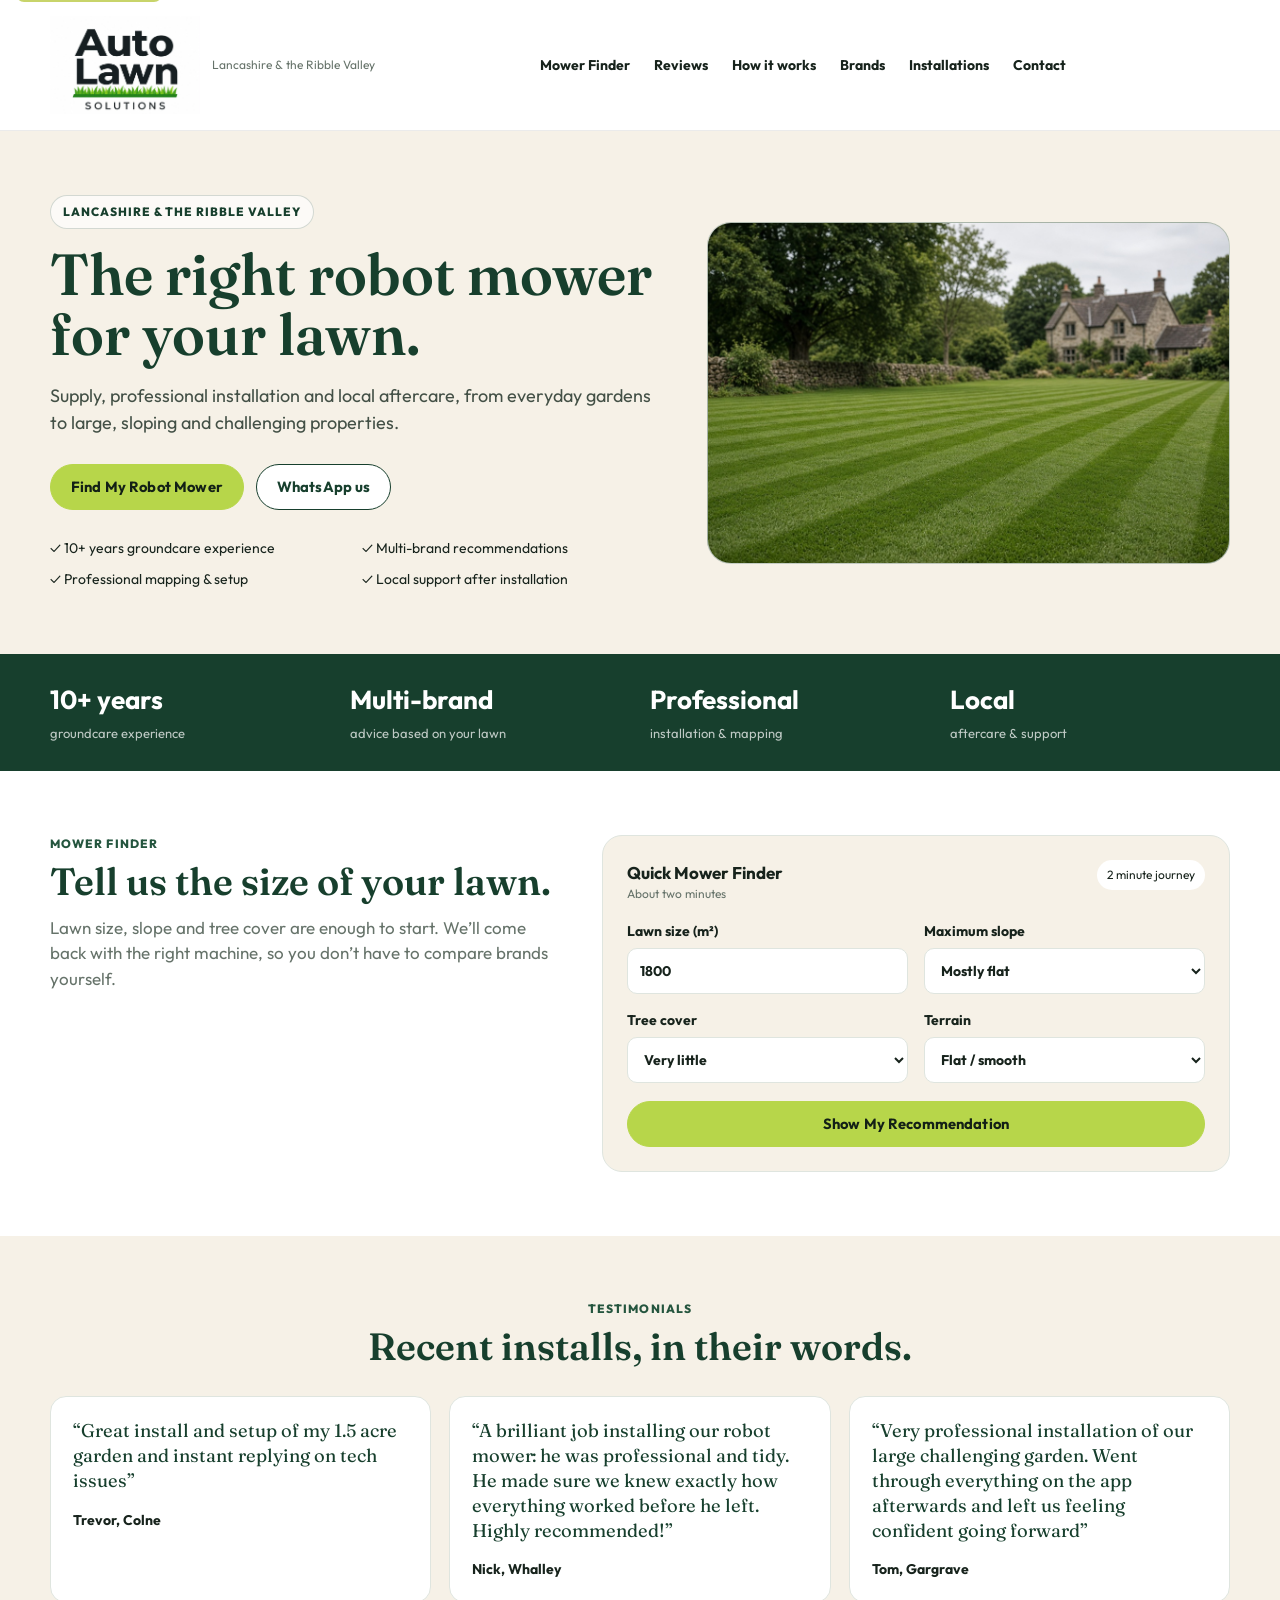
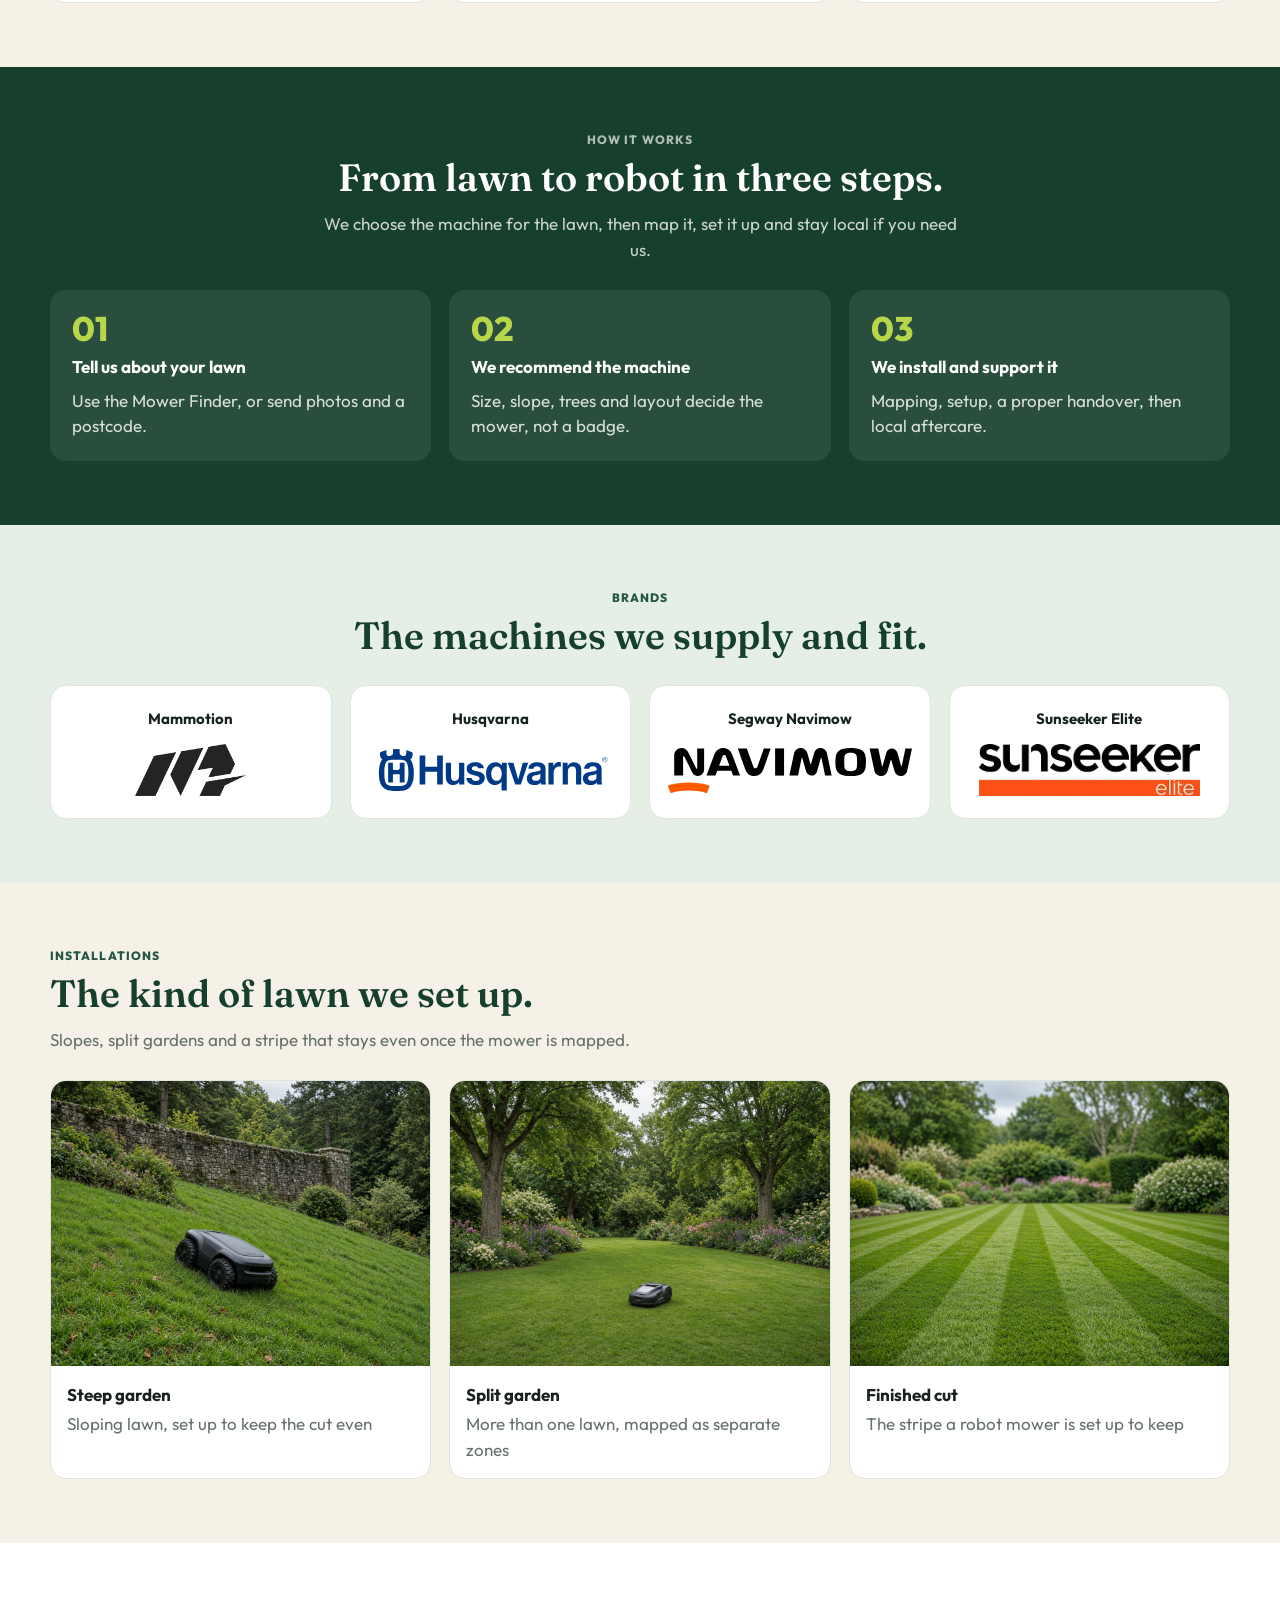
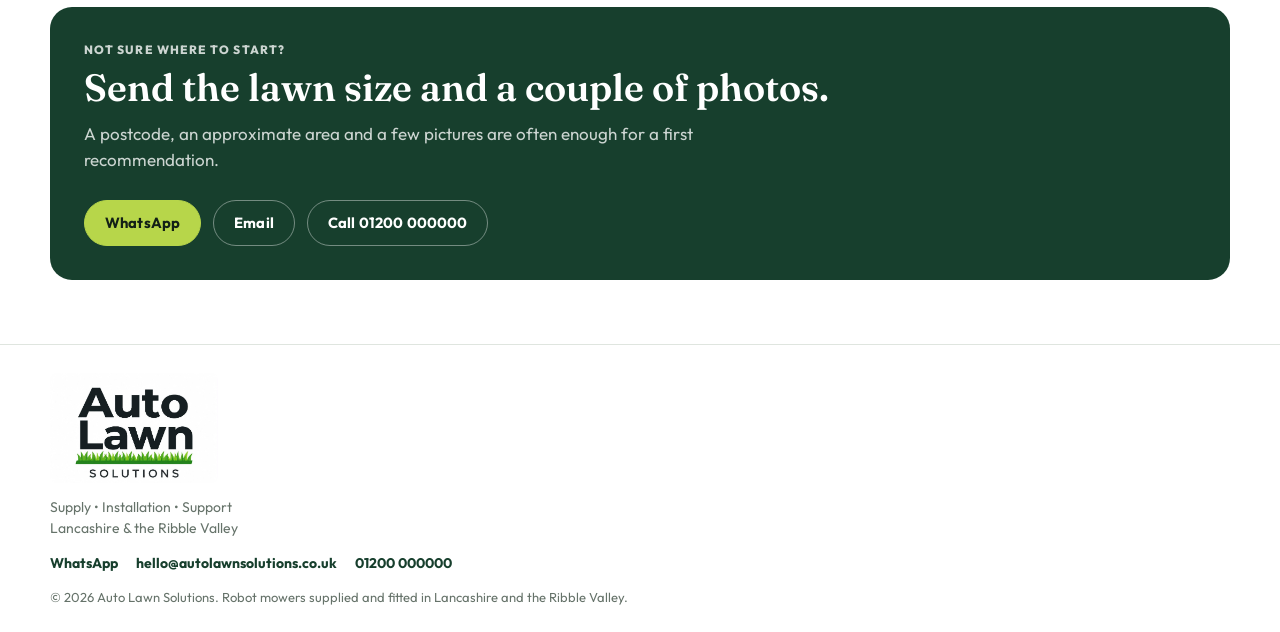
==== commit 034878d9: "Replace the multi-page brochure with a Ribble Valley homepage. Show the brands Jack sells, use real " ====
--- a/index.html
+++ b/index.html
@@ -3,365 +3,266 @@
 <head>
   <meta charset="utf-8">
   <meta name="viewport" content="width=device-width, initial-scale=1">
-  <title>Robot Mowers Lancashire | Auto Lawn Solutions</title>
-  <meta name="description" content="Independent robot mower specialists in Lancashire, Clitheroe, the Ribble Valley and the North West. Free survey, supply, setup and local support.">
+  <title>Robot Mowers in Lancashire &amp; the Ribble Valley | Auto Lawn Solutions</title>
+  <meta name="description" content="Robot mower supply, installation and aftercare in Lancashire and the Ribble Valley. Tell us your lawn size and we’ll recommend the right machine.">
   <link rel="canonical" href="https://jcvandan.github.io/auto-lawn-solutions/">
-  <meta property="og:title" content="Robot Mowers Lancashire | Auto Lawn Solutions">
-  <meta property="og:description" content="Independent robot mower specialists covering Lancashire, Clitheroe, the Ribble Valley and the North West. Free lawn survey, setup and local support.">
+  <meta property="og:title" content="Robot Mowers in Lancashire &amp; the Ribble Valley | Auto Lawn Solutions">
+  <meta property="og:description" content="Robot mower supply, installation and aftercare in Lancashire and the Ribble Valley.">
   <meta property="og:type" content="website">
   <meta property="og:locale" content="en_GB">
   <meta property="og:url" content="https://jcvandan.github.io/auto-lawn-solutions/">
   <meta property="og:image" content="https://jcvandan.github.io/auto-lawn-solutions/assets/images/hero-lawn.jpg">
   <meta name="twitter:card" content="summary_large_image">
-  <link rel="icon" href="./assets/logo.svg" type="image/svg+xml">
+  <link rel="icon" href="./assets/logo.jpg" type="image/jpeg">
   <link rel="preconnect" href="https://fonts.googleapis.com">
   <link rel="preconnect" href="https://fonts.gstatic.com" crossorigin>
-  <link href="https://fonts.googleapis.com/css2?family=Fraunces:ital,opsz,wght@0,9..144,500;0,9..144,600;1,9..144,450;1,9..144,500&family=Outfit:wght@400;500;600;700&display=swap" rel="stylesheet">
+  <link href="https://fonts.googleapis.com/css2?family=Fraunces:opsz,wght@9..144,500;9..144,600&family=Outfit:wght@400;500;600;700&display=swap" rel="stylesheet">
   <link rel="stylesheet" href="./css/styles.css">
+  <link rel="stylesheet" href="./css/home.css">
 </head>
-<body>
+<body class="home">
   <a class="skip-link" href="#main">Skip to content</a>
   <header class="site-header">
     <div class="header-inner">
       <a class="brand" href="./index.html">
-        <img src="./assets/logo.svg" alt="Auto Lawn Solutions">
+        <img src="./assets/logo.jpg" alt="Auto Lawn Solutions">
         <span class="brand-text">
-          <strong>Auto Lawn Solutions</strong>
-          <span>Lancashire &amp; the North West</span>
+          <span>Lancashire &amp; the Ribble Valley</span>
         </span>
       </a>
       <nav class="nav" aria-label="Primary">
-        <a href="./index.html" aria-current="page">Home</a>
-        <a href="./mowers.html">Robot Mowers</a>
-        <a href="./survey.html">Free Survey</a>
-        <a href="./installations.html">Installations</a>
-        <a href="./about.html">About</a>
-        <a href="./contact.html">Contact</a>
+        <a href="#finder">Mower Finder</a>
+        <a href="#reviews">Reviews</a>
+        <a href="#how">How it works</a>
+        <a href="#brands">Brands</a>
+        <a href="#installs">Installations</a>
+        <a href="#contact">Contact</a>
       </nav>
       <div class="header-cta">
-        <a class="btn btn-dark" href="./survey.html">Book a Free Lawn Survey</a>
         <button class="nav-toggle" type="button" aria-expanded="false" aria-label="Open menu">
           <span></span><span></span><span></span>
         </button>
       </div>
     </div>
+    <p class="header-place">Lancashire &amp; the Ribble Valley</p>
   </header>
 
   <main id="main">
-    <section class="hero">
-      <div class="hero-media">
-        <img src="./assets/images/hero-lawn.jpg" alt="Evenly cut green lawn in Lancashire, the kind of finish a robot mower is built for">
-      </div>
-      <div class="hero-content reveal">
-        <p class="eyebrow" style="color:#c4a35a">Independent robot mower specialists</p>
-        <h1>Robot mowers for Lancashire <span>and the North West</span></h1>
-        <p class="hero-sub">Your lawn. Mowed automatically. Survey, setup and local support from the Ribble Valley.</p>
-        <p class="hero-copy">We look at your lawn, pick a robotic mower that fits it, set it up and stay available afterwards. That covers small gardens, big country plots, slopes and awkward ground across Lancashire and the wider North West.</p>
-        <div class="hero-actions">
-          <a class="btn btn-primary" href="./survey.html">Book a Free Lawn Survey</a>
-          <a class="btn btn-ghost" href="./contact.html">Message us</a>
-        </div>
-        <div class="trust-row">
-          <span>Independent advice</span>
-          <span>Multiple leading brands</span>
-          <span>Professional setup</span>
-          <span>Wire-free solutions available</span>
-          <span>Local after-sales support</span>
-        </div>
-      </div>
-    </section>
-
-    <section class="section section-dark">
-      <div class="wrap story-grid">
+    <section class="hp-hero">
+      <div class="wrap hp-hero-grid">
         <div>
-          <p class="eyebrow">Weekends</p>
-          <h2 class="section-title" style="color:#f6f1e8">Stop spending your weekends mowing</h2>
-          <p class="lede" style="margin-top:1rem">Robot mowers run through the week and take a little off each time, so the lawn stays even without a Saturday session. They are quiet enough that most people barely notice them.</p>
-          <ul class="story-list">
-            <li>No afternoon on the ride-on.</li>
-            <li>No grass boxes to empty.</li>
-            <li>No waiting for a dry, free weekend.</li>
-            <li>A lawn that stays at a steady height.</li>
-          </ul>
-          <p style="margin-top:1.4rem">We handle the survey, the choice of machine and the setup.</p>
-        </div>
-        <div class="photo-frame">
-          <img src="./assets/images/mower-cutting.jpg" alt="Robot mower cutting a lawn in Lancashire">
-          <p class="photo-chip">Frequent light cuts keep the grass denser and more even.</p>
-        </div>
-      </div>
-    </section>
-
-    <section class="section">
-      <div class="wrap">
-        <div class="split-head">
-          <div>
-            <p class="eyebrow">Before we sell anything</p>
-            <h2 class="section-title">Which robot mower is right for a Lancashire lawn?</h2>
-          </div>
-          <p class="lede">We don't pick a machine off a brochure. Lawns differ, so we look at the ground first and then recommend one that will actually cope with it.</p>
-        </div>
-        <div class="assess-grid">
-          <div class="assess-item"><strong>Lawn size</strong><span>From compact gardens to multi-acre grounds</span></div>
-          <div class="assess-item"><strong>Slopes &amp; gradients</strong><span>Including AWD if the banks are steep</span></div>
-          <div class="assess-item"><strong>Trees &amp; satellite coverage</strong><span>RTK, vision and hybrid navigation</span></div>
-          <div class="assess-item"><strong>Narrow passages</strong><span>Gates, pinch points and how the mower gets through</span></div>
-          <div class="assess-item"><strong>Multiple mowing zones</strong><span>Split lawns, paddocks and far gardens</span></div>
-          <div class="assess-item"><strong>Uneven terrain</strong><span>Ruts, banks and mixed surfaces</span></div>
-          <div class="assess-item"><strong>Obstacles &amp; landscaping</strong><span>Beds, trees, ponds and play areas</span></div>
-          <div class="assess-item"><strong>Charging position</strong><span>Where the base can sit without being in the way</span></div>
-        </div>
-      </div>
-    </section>
-
-    <section class="section" style="padding-top:0">
-      <div class="wrap">
-        <div class="split-head">
-          <div>
-            <p class="eyebrow">Several brands</p>
-            <h2 class="section-title">Independent, multi-brand advice</h2>
-          </div>
-          <p class="lede">Different lawns need different machines. We work with several makers and specify from the survey, not from a favourite brand.</p>
-        </div>
-        <div class="brand-grid">
-          <a class="brand-card" href="./mowers.html#mammotion">
-            <h3>Mammotion</h3>
-            <p>AWD machines that hold on to slopes and mixed ground. Useful on larger, trickier plots.</p>
-            <p class="more">See models</p>
-          </a>
-          <a class="brand-card" href="./mowers.html#kress">
-            <h3>Kress</h3>
-            <p>RTK navigation that works well on big, open lawns where you want an accurate virtual boundary.</p>
-            <p class="more">See models</p>
-          </a>
-          <a class="brand-card" href="./mowers.html#navimow">
-            <h3>Segway Navimow</h3>
-            <p>Wire-free mowers that are straightforward to live with. No perimeter wire to bury.</p>
-            <p class="more">See models</p>
-          </a>
-          <a class="brand-card" href="./mowers.html#husqvarna">
-            <h3>Husqvarna Automower</h3>
-            <p>Automower has been around for years. Still a reliable option, with support that is easy to find.</p>
-            <p class="more">See models</p>
-          </a>
-        </div>
-      </div>
-    </section>
-
-    <section class="section section-dark">
-      <div class="wrap">
-        <div class="split-head">
-          <div>
-            <p class="eyebrow">What we cover</p>
-            <h2 class="section-title" style="color:#f6f1e8">From small lawns to large country properties</h2>
-          </div>
-          <p class="lede">These machines now cope with large plots, slopes and split lawns, not only a small back garden. Plenty of places that used to need hours on a ride-on can now run a robot instead.</p>
-        </div>
-        <div class="types">
-          <article class="type-card">
-            <img src="./assets/images/estate-lawn.jpg" alt="Lancashire country house with wide lawns suited to a robot mower">
-            <span>Large country properties</span>
+          <p class="hp-eyebrow">Lancashire &amp; the Ribble Valley</p>
+          <h1>The right robot mower for your lawn.</h1>
+          <p class="hp-lead">Supply, professional installation and local aftercare, from everyday gardens to large, sloping and challenging properties.</p>
+          <div class="hp-actions">
+            <a class="btn btn-primary" href="#finder">Find My Robot Mower</a>
+            <a class="btn" href="https://wa.me/441200000000?text=Hi%2C%20I%27d%20like%20advice%20on%20a%20robot%20mower.">WhatsApp us</a>
+          </div>
+          <div class="hp-ticks">
+            <span>✓ 10+ years groundcare experience</span>
+            <span>✓ Multi-brand recommendations</span>
+            <span>✓ Professional mapping &amp; setup</span>
+            <span>✓ Local support after installation</span>
+          </div>
+        </div>
+        <div class="hp-photo">
+          <img src="./assets/images/hero-lawn.jpg" alt="A striped lawn in front of a stone house in the Ribble Valley">
+        </div>
+      </div>
+    </section>
+
+    <div class="hp-trust-band">
+      <div class="wrap hp-trust">
+        <div><b>10+ years</b><span>groundcare experience</span></div>
+        <div><b>Multi-brand</b><span>advice based on your lawn</span></div>
+        <div><b>Professional</b><span>installation &amp; mapping</span></div>
+        <div><b>Local</b><span>aftercare &amp; support</span></div>
+      </div>
+    </div>
+
+    <section class="hp-section hp-panel" id="finder">
+      <div class="wrap hp-two-col">
+        <div>
+          <p class="hp-kicker">Mower Finder</p>
+          <h2>Tell us the size of your lawn.</h2>
+          <p class="hp-muted">Lawn size, slope and tree cover are enough to start. We’ll come back with the right machine, so you don’t have to compare brands yourself.</p>
+        </div>
+        <form id="finder-form" class="hp-finder">
+          <div class="hp-finder-head">
+            <div>
+              <strong>Quick Mower Finder</strong>
+              <div class="hp-muted" style="font-size:12px">About two minutes</div>
+            </div>
+            <span class="hp-pill">2 minute journey</span>
+          </div>
+          <div class="hp-grid2">
+            <label>Lawn size (m²)<input id="area" name="area" type="number" min="1" value="1800" inputmode="numeric"></label>
+            <label>Maximum slope
+              <select id="slope" name="slope">
+                <option value="10">Mostly flat</option>
+                <option value="20">10–20%</option>
+                <option value="35">20–35%</option>
+                <option value="50">Over 35%</option>
+                <option value="0">Not sure</option>
+              </select>
+            </label>
+            <label>Tree cover
+              <select id="trees" name="trees">
+                <option value="low">Very little</option>
+                <option value="some">Some trees</option>
+                <option value="heavy">Heavy</option>
+              </select>
+            </label>
+            <label>Terrain
+              <select id="terrain" name="terrain">
+                <option value="flat">Flat / smooth</option>
+                <option value="moderate">Some uneven ground</option>
+                <option value="rough">Rough / challenging</option>
+              </select>
+            </label>
+          </div>
+          <button class="btn btn-primary" type="submit">Show My Recommendation</button>
+          <div id="result" class="hp-result" role="status" aria-live="polite"></div>
+        </form>
+      </div>
+    </section>
+
+    <section class="hp-section hp-cream" id="reviews">
+      <div class="wrap">
+        <div class="hp-center">
+          <p class="hp-kicker">Testimonials</p>
+          <h2>Recent installs, in their words.</h2>
+        </div>
+        <div class="hp-quotes">
+          <blockquote class="hp-quote">
+            <p>“Great install and setup of my 1.5 acre garden and instant replying on tech issues”</p>
+            <footer>Trevor, Colne</footer>
+          </blockquote>
+          <blockquote class="hp-quote">
+            <p>“A brilliant job installing our robot mower: he was professional and tidy. He made sure we knew exactly how everything worked before he left. Highly recommended!”</p>
+            <footer>Nick, Whalley</footer>
+          </blockquote>
+          <blockquote class="hp-quote">
+            <p>“Very professional installation of our large challenging garden. Went through everything on the app afterwards and left us feeling confident going forward”</p>
+            <footer>Tom, Gargrave</footer>
+          </blockquote>
+        </div>
+      </div>
+    </section>
+
+    <section class="hp-section hp-dark" id="how">
+      <div class="wrap">
+        <div class="hp-center">
+          <p class="hp-kicker">How it works</p>
+          <h2>From lawn to robot in three steps.</h2>
+          <p class="hp-dark-lead">We choose the machine for the lawn, then map it, set it up and stay local if you need us.</p>
+        </div>
+        <div class="hp-steps">
+          <article class="hp-step"><div class="num">01</div><strong>Tell us about your lawn</strong><p>Use the Mower Finder, or send photos and a postcode.</p></article>
+          <article class="hp-step"><div class="num">02</div><strong>We recommend the machine</strong><p>Size, slope, trees and layout decide the mower, not a badge.</p></article>
+          <article class="hp-step"><div class="num">03</div><strong>We install and support it</strong><p>Mapping, setup, a proper handover, then local aftercare.</p></article>
+        </div>
+      </div>
+    </section>
+
+    <section class="hp-section hp-sage" id="brands">
+      <div class="wrap">
+        <div class="hp-center">
+          <p class="hp-kicker">Brands</p>
+          <h2>The machines we supply and fit.</h2>
+        </div>
+        <ul class="hp-brands">
+          <li>
+            <p>Mammotion</p>
+            <img src="./assets/brands/mammotion.png" alt="">
+          </li>
+          <li>
+            <p>Husqvarna</p>
+            <img src="./assets/brands/husqvarna.svg" alt="">
+          </li>
+          <li>
+            <p>Segway Navimow</p>
+            <img src="./assets/brands/navimow.svg" alt="">
+          </li>
+          <li>
+            <p>Sunseeker Elite</p>
+            <img src="./assets/brands/sunseeker.webp" alt="">
+          </li>
+        </ul>
+      </div>
+    </section>
+
+    <section class="hp-section hp-cream" id="installs">
+      <div class="wrap">
+        <p class="hp-kicker">Installations</p>
+        <h2>The kind of lawn we set up.</h2>
+        <p class="hp-muted">Slopes, split gardens and a stripe that stays even once the mower is mapped.</p>
+        <div class="hp-install-grid">
+          <article class="hp-install">
+            <div class="hp-photo">
+              <img src="./assets/images/mower-slope.jpg" alt="Robot mower working a steep lawn beside a stone wall">
+            </div>
+            <div class="hp-install-body">
+              <strong>Steep garden</strong>
+              <p class="hp-muted">Sloping lawn, set up to keep the cut even</p>
+            </div>
           </article>
-          <article class="type-card">
-            <img src="./assets/images/house-lawn.jpg" alt="Typical Lancashire back garden with a rectangular lawn">
-            <span>Domestic gardens</span>
+          <article class="hp-install">
+            <div class="hp-photo">
+              <img src="./assets/images/mower-garden.jpg" alt="Robot mower crossing a large garden with mature trees">
+            </div>
+            <div class="hp-install-body">
+              <strong>Split garden</strong>
+              <p class="hp-muted">More than one lawn, mapped as separate zones</p>
+            </div>
           </article>
-          <article class="type-card">
-            <img src="./assets/images/uk-managed-grounds.jpg" alt="Parkland lawns around an English hall">
-            <span>Managed grounds</span>
+          <article class="hp-install">
+            <div class="hp-photo">
+              <img src="./assets/images/lawn-finish.jpg" alt="Close view of a freshly striped lawn">
+            </div>
+            <div class="hp-install-body">
+              <strong>Finished cut</strong>
+              <p class="hp-muted">The stripe a robot mower is set up to keep</p>
+            </div>
           </article>
-          <article class="type-card">
-            <img src="./assets/images/cottage-garden.jpg" alt="Stone holiday cottage with a lawn in the Ribble Valley">
-            <span>Holiday accommodation</span>
-          </article>
-          <article class="type-card">
-            <img src="./assets/images/modern-garden.jpg" alt="Country hotel with lawns to maintain">
-            <span>Commercial premises</span>
-          </article>
-        </div>
-      </div>
-    </section>
-
-    <section class="section">
-      <div class="wrap">
-        <div class="split-head">
-          <div>
-            <p class="eyebrow">How we work</p>
-            <h2 class="section-title">How it works</h2>
-          </div>
-          <p class="lede">We start with your postcode and finish with a mower that is mapped, running and explained. If you need help later, we are local.</p>
-        </div>
-        <div class="steps">
-          <article class="step">
-            <h3>Free initial assessment</h3>
-            <p>Send your postcode and a bit about the lawn. If it looks straightforward we can often start from satellite view.</p>
-          </article>
-          <article class="step">
-            <h3>Site survey</h3>
-            <p>Bigger or trickier plots get a visit, so we can check slopes, obstacles and where the charger would sit.</p>
-          </article>
-          <article class="step">
-            <h3>Mower recommendation</h3>
-            <p>We recommend a machine and say why it fits your lawn, including where a cheaper option would struggle.</p>
-          </article>
-          <article class="step">
-            <h3>Supply &amp; setup</h3>
-            <p>We supply the mower, map the lawn and get it running properly before we leave.</p>
-          </article>
-          <article class="step">
-            <h3>Handover &amp; support</h3>
-            <p>We show you the app and the routine, then remain the local contact after install.</p>
-          </article>
-        </div>
-      </div>
-    </section>
-
-    <section class="section" style="padding-top:0">
-      <div class="wrap">
-        <div class="survey-band">
-          <div class="survey-band-copy">
-            <p class="eyebrow">No obligation</p>
-            <h2>Free robot mower survey in Lancashire</h2>
-            <p>If you are unsure, send a few details. We will look at the property and tell you whether it is worth a visit, or whether a robot is a poor fit.</p>
-            <ul class="need-list">
-              <li>Postcode</li>
-              <li>A few photographs of the lawn</li>
-              <li>Approximate lawn size if known</li>
-              <li>Details of any steep or difficult sections</li>
-            </ul>
-            <a class="btn btn-primary" href="./survey.html">Request my free lawn survey</a>
-          </div>
-          <div class="survey-band-photo">
-            <img src="./assets/images/mower-awd.jpg" alt="Robotic mower working on a garden lawn">
-          </div>
-        </div>
-      </div>
-    </section>
-
-    <section class="section" style="padding-top:0">
-      <div class="wrap">
-        <div class="split-head">
-          <div>
-            <p class="eyebrow">Installations</p>
-            <h2 class="section-title">Recent installations</h2>
-          </div>
-          <p class="lede">A couple of example jobs below. We will swap them for Auto Lawn Solutions installs once the photos are in.</p>
-        </div>
-        <div class="case-grid">
-          <article class="case-card">
-            <img src="./assets/images/mower-awd.jpg" alt="AWD robotic mower on a large sloping lawn">
-            <div class="case-body">
-              <h3>Large sloping property</h3>
-              <div class="case-meta">
-                <div><strong>Challenge</strong> Large mowing area with gradients and uneven terrain.</div>
-                <div><strong>Solution</strong> AWD robotic mower after a site visit.</div>
-                <div><strong>Result</strong> The lawn is cut through the week. No long session on the ride-on.</div>
-              </div>
-            </div>
-          </article>
-          <article class="case-card">
-            <img src="./assets/images/mower-rtk.jpg" alt="RTK robotic mower on a large open lawn">
-            <div class="case-body">
-              <h3>Large open lawn</h3>
-              <div class="case-meta">
-                <div><strong>Challenge</strong> Large open grass area requiring regular mowing through the growing season.</div>
-                <div><strong>Solution</strong> RTK robotic mower, mapped on site.</div>
-                <div><strong>Result</strong> The lawn stays even. The owner does not have to think about mowing much.</div>
-              </div>
-            </div>
-          </article>
-        </div>
-        <p style="margin-top:1.4rem"><a class="btn btn-outline" href="./installations.html">See all installations</a></p>
-      </div>
-    </section>
-
-    <section class="section" style="padding-top:0">
-      <div class="wrap why-grid">
-        <div>
-          <p class="eyebrow">Why us</p>
-          <h2 class="section-title">Robot mower specialists, not a mower shop</h2>
-          <p class="lede" style="margin-top:1rem">There is a lot of tech in these machines now: RTK, LiDAR, cameras, AWD, virtual boundaries, multi-zone mapping. The useful question is which of it your lawn actually needs.</p>
-          <p class="lede" style="margin-top:1rem">We know the ground and we keep up with the machines. The job is matching the two.</p>
-        </div>
-        <div class="pillars">
-          <article class="pillar"><h3>Advice</h3><p>A spec based on your lawn, not on one manufacturer.</p></article>
-          <article class="pillar"><h3>Supply</h3><p>The machine we would actually fit after looking at the ground.</p></article>
-          <article class="pillar"><h3>Setup</h3><p>Mapped, tested and handed over so you know how to use it.</p></article>
-          <article class="pillar"><h3>Support</h3><p>A local number if something needs a look afterwards.</p></article>
-        </div>
-      </div>
-    </section>
-
-    <section class="section" style="padding-top:0">
-      <div class="wrap">
-        <div class="split-head">
-          <div>
-            <p class="eyebrow">Where we work</p>
-            <h2 class="section-title">Robot mowers across Lancashire and the North West</h2>
-          </div>
-          <p class="lede">Based around the Ribble Valley and Clitheroe, we survey, supply and set up robot mowers across Lancashire and neighbouring parts of the North West. If you are unsure whether we cover your postcode, email it through.</p>
-        </div>
-        <ul class="area-list">
-          <li>Clitheroe</li>
-          <li>Ribble Valley</li>
-          <li>Lancashire</li>
-          <li>Preston</li>
-          <li>Blackburn</li>
-          <li>Burnley</li>
-          <li>Lancaster</li>
-          <li>Chorley</li>
-          <li>Accrington</li>
-          <li>North West England</li>
-        </ul>
-      </div>
-    </section>
-
-    <section class="final-cta">
-      <p class="eyebrow">Free survey</p>
-      <h2>Book a free robot mower survey in Lancashire</h2>
-      <p>Send your postcode and a few photos. We will tell you the next step, with no charge for that first look.</p>
-      <a class="btn btn-primary" href="./survey.html">Book my free lawn survey</a>
+        </div>
+      </div>
+    </section>
+
+    <section class="hp-section" id="survey">
+      <div class="wrap">
+        <div class="hp-cta">
+          <p class="hp-kicker">Not sure where to start?</p>
+          <h2>Send the lawn size and a couple of photos.</h2>
+          <p>A postcode, an approximate area and a few pictures are often enough for a first recommendation.</p>
+          <div class="hp-actions">
+            <a class="btn btn-primary" href="https://wa.me/441200000000?text=Hi%2C%20I%27d%20like%20advice%20on%20a%20robot%20mower.">WhatsApp</a>
+            <a class="btn hp-btn-ghost" href="mailto:hello@autolawnsolutions.co.uk?subject=Robot%20mower%20enquiry">Email</a>
+            <a class="btn hp-btn-ghost" href="tel:+441200000000">Call 01200 000000</a>
+          </div>
+        </div>
+      </div>
     </section>
   </main>
 
-  <footer class="site-footer">
-    <div class="wrap footer-top">
-      <div>
-        <a class="brand" href="./index.html">
-          <img src="./assets/logo.svg" alt="">
-          <span class="brand-text">
-            <strong>Auto Lawn Solutions</strong>
-            <span>Independent Robot Mower Specialists</span>
-          </span>
-        </a>
-        <p class="footer-tagline">Advice | Supply | Setup | Support</p>
-        <p class="strap">Lancashire · Ribble Valley · Clitheroe · North West</p>
-      </div>
-      <div class="footer-col">
-        <h3>Visit</h3>
-        <a href="./mowers.html">Robot mowers Lancashire</a>
-        <a href="./survey.html">Free robot mower survey</a>
-        <a href="./installations.html">Installations</a>
-        <a href="./about.html">About</a>
-        <a href="./contact.html">Contact</a>
-      </div>
-      <div class="footer-col">
-        <h3>Get in touch</h3>
-        <p class="note">Placeholder details</p>
+  <footer class="site-footer" id="contact">
+    <div class="wrap hp-footer">
+      <a class="brand" href="./index.html"><img src="./assets/logo.jpg" alt="Auto Lawn Solutions"></a>
+      <div>Supply • Installation • Support</div>
+      <div>Lancashire &amp; the Ribble Valley</div>
+      <div class="hp-footer-links">
+        <a href="https://wa.me/441200000000">WhatsApp</a>
         <a href="mailto:hello@autolawnsolutions.co.uk">hello@autolawnsolutions.co.uk</a>
         <a href="tel:+441200000000">01200 000000</a>
-        <a href="https://www.facebook.com/" rel="noopener noreferrer">Facebook (placeholder)</a>
-      </div>
-    </div>
-    <div class="wrap footer-bottom">
-      <p>© <span data-year></span> Auto Lawn Solutions. All rights reserved.</p>
-      <p>Robot mowers supplied and fitted in Clitheroe, the Ribble Valley, Lancashire and the North West.</p>
+      </div>
+      <p class="hp-footer-meta">© <span data-year></span> Auto Lawn Solutions. Robot mowers supplied and fitted in Lancashire and the Ribble Valley.</p>
     </div>
   </footer>
 
   <div class="mobile-cta">
-    <a class="btn btn-primary" href="./survey.html">Book a Free Lawn Survey</a>
+    <a class="btn btn-primary" href="https://wa.me/441200000000?text=Hi%2C%20I%27d%20like%20advice%20on%20a%20robot%20mower.">WhatsApp us</a>
   </div>
+
   <script type="application/ld+json">
   {
     "@context": "https://schema.org",
@@ -372,7 +273,7 @@
         "name": "Auto Lawn Solutions",
         "url": "https://jcvandan.github.io/auto-lawn-solutions/",
         "image": "https://jcvandan.github.io/auto-lawn-solutions/assets/images/hero-lawn.jpg",
-        "description": "Independent robot mower specialists covering Lancashire, Clitheroe, the Ribble Valley and the North West. Survey, supply, setup and local support.",
+        "description": "Robot mower supply, installation and aftercare in Lancashire and the Ribble Valley.",
         "email": "hello@autolawnsolutions.co.uk",
         "telephone": "+441200000000",
         "address": {
@@ -390,13 +291,13 @@
           {"@type": "City", "name": "Lancaster"},
           {"@type": "AdministrativeArea", "name": "North West England"}
         ],
-        "knowsAbout": ["robot mowers", "robotic lawn mowers", "Mammotion", "Kress", "Segway Navimow", "Husqvarna Automower"],
+        "knowsAbout": ["robot mowers", "robotic lawn mowers", "Mammotion", "Husqvarna Automower", "Segway Navimow", "Sunseeker Elite"],
         "hasOfferCatalog": {
           "@type": "OfferCatalog",
           "name": "Robot mower services in Lancashire",
           "itemListElement": [
             {"@type": "Offer", "itemOffered": {"@type": "Service", "name": "Free robot mower lawn survey", "areaServed": "Lancashire"}},
-            {"@type": "Offer", "itemOffered": {"@type": "Service", "name": "Robot mower supply and setup", "areaServed": "North West England"}},
+            {"@type": "Offer", "itemOffered": {"@type": "Service", "name": "Robot mower supply and setup", "areaServed": "Lancashire"}},
             {"@type": "Offer", "itemOffered": {"@type": "Service", "name": "Robot mower after-sales support", "areaServed": "Ribble Valley"}}
           ]
         }
@@ -410,5 +311,53 @@
   }
   </script>
   <script src="./js/main.js"></script>
+  <script>
+    (function () {
+      var form = document.getElementById("finder-form");
+      if (!form) return;
+
+      var phone = "441200000000";
+      var email = "hello@autolawnsolutions.co.uk";
+
+      form.addEventListener("submit", function (e) {
+        e.preventDefault();
+        var area = Math.max(1, Number(document.getElementById("area").value) || 1);
+        var slopeLabel = document.getElementById("slope").selectedOptions[0].text;
+        var treesLabel = document.getElementById("trees").selectedOptions[0].text;
+        var terrainLabel = document.getElementById("terrain").selectedOptions[0].text;
+        var acres = area / 4046.8564224;
+        var areaText = area.toLocaleString("en-GB") + " m²";
+        if (acres >= 0.1) areaText += " (about " + acres.toFixed(1) + " acres)";
+
+        var message = "Hi, I'd like a robot mower recommendation. Lawn size: " + area.toLocaleString("en-GB") + " m². Slope: " + slopeLabel + ". Tree cover: " + treesLabel + ". Terrain: " + terrainLabel + ".";
+
+        var result = document.getElementById("result");
+        result.replaceChildren();
+
+        var h = document.createElement("h3");
+        h.textContent = "Your lawn is about " + areaText + ".";
+        var p = document.createElement("p");
+        p.textContent = "Send this across and we’ll recommend the right machine.";
+
+        var actions = document.createElement("div");
+        actions.className = "hp-result-actions";
+
+        function addLink(href, label, primary) {
+          var link = document.createElement("a");
+          link.className = primary ? "btn btn-primary" : "btn";
+          link.href = href;
+          link.textContent = label;
+          actions.appendChild(link);
+        }
+
+        addLink("https://wa.me/" + phone + "?text=" + encodeURIComponent(message), "WhatsApp", true);
+        addLink("mailto:" + email + "?subject=" + encodeURIComponent("Robot mower recommendation") + "&body=" + encodeURIComponent(message), "Email", false);
+        addLink("tel:+" + phone, "Call", false);
+
+        result.append(h, p, actions);
+        result.style.display = "block";
+      });
+    })();
+  </script>
 </body>
 </html>
--- a/css/styles.css
+++ b/css/styles.css
@@ -92,11 +92,10 @@
   position: sticky;
   top: 0;
   z-index: 50;
-  height: var(--header-h);
+  min-height: var(--header-h);
   display: flex;
   align-items: center;
-  background: rgba(246, 241, 232, 0.88);
-  backdrop-filter: blur(16px);
+  background: var(--cream);
   border-bottom: 1px solid transparent;
   transition: background 0.25s ease, border-color 0.25s ease, box-shadow 0.25s ease;
 }
@@ -113,6 +112,7 @@
   align-items: center;
   justify-content: space-between;
   gap: 1.5rem;
+  padding-block: 0.45rem;
 }
 
 .brand {
@@ -124,8 +124,12 @@
 }
 
 .brand img {
-  width: 42px;
-  height: 42px;
+  width: 150px;
+  height: 98px;
+  flex: 0 0 auto;
+  object-fit: cover;
+  object-position: center 46%;
+  mix-blend-mode: multiply;
 }
 
 .brand-text {
@@ -1104,6 +1108,12 @@
   border-bottom: 1px solid rgba(246, 241, 232, 0.12);
 }
 
+.site-footer .brand img {
+  mix-blend-mode: normal;
+  background: #fff;
+  border-radius: 8px;
+}
+
 .site-footer .brand-text strong,
 .site-footer .brand-text span {
   color: var(--cream);
@@ -1232,7 +1242,7 @@
   .nav {
     display: none;
     position: absolute;
-    top: var(--header-h);
+    top: 100%;
     left: 0;
     right: 0;
     background: var(--cream);
--- a/css/home.css
+++ b/css/home.css
@@ -0,0 +1,779 @@
+/* Homepage concept — scoped so inner pages keep the shared stylesheet. */
+
+body.home {
+  --hp-green: #173f2d;
+  --hp-green2: #24553e;
+  --hp-cream: #f6f1e7;
+  --hp-sage: #e5efe6;
+  --hp-lime: #b7d64a;
+  --hp-ink: #17231c;
+  --hp-muted: #66736a;
+  --hp-border: #dfe5df;
+  --hp-panel: #f4f6f3;
+  background: #fff;
+  color: var(--hp-ink);
+  line-height: 1.5;
+  letter-spacing: 0;
+}
+
+body.home .wrap {
+  width: min(100% - 40px, 1180px);
+}
+
+body.home #finder,
+body.home #reviews,
+body.home #how,
+body.home #brands,
+body.home #installs,
+body.home #survey,
+body.home #contact {
+  scroll-margin-top: 84px;
+}
+
+body.home .site-header {
+  height: auto;
+  display: flex;
+  flex-direction: column;
+  align-items: stretch;
+  background: #fff;
+  backdrop-filter: none;
+  border-bottom: 1px solid rgba(0, 0, 0, 0.08);
+  box-shadow: none;
+}
+
+body.home .site-header.is-scrolled {
+  border-bottom-color: rgba(0, 0, 0, 0.08);
+  box-shadow: none;
+}
+
+body.home .header-inner {
+  width: min(100% - 40px, 1180px);
+  padding: 16px 0;
+}
+
+body.home .header-place {
+  display: none;
+}
+
+body.home .brand-text strong {
+  font-family: "Fraunces", Georgia, serif;
+  font-size: 1.5rem;
+  font-weight: 600;
+  color: var(--hp-green);
+  letter-spacing: 0;
+  white-space: nowrap;
+}
+
+body.home .brand-text span {
+  font-size: 12px;
+  letter-spacing: 0;
+  text-transform: none;
+  color: var(--hp-muted);
+}
+
+body.home .nav {
+  gap: 24px;
+}
+
+body.home .nav a {
+  font-size: 14px;
+  font-weight: 700;
+  color: var(--hp-ink);
+  padding: 0;
+  white-space: nowrap;
+}
+
+body.home .header-cta .btn {
+  white-space: nowrap;
+}
+
+body.home .nav a[aria-current="page"]::after {
+  display: none;
+}
+
+body.home .btn {
+  min-height: 46px;
+  border-radius: 999px;
+  padding: 0 20px;
+  font-weight: 700;
+  border: 1px solid var(--hp-green);
+  background: #fff;
+  color: var(--hp-green);
+  box-shadow: none;
+}
+
+body.home .btn:hover {
+  transform: none;
+}
+
+body.home .btn-primary,
+body.home .btn-primary:hover {
+  background: var(--hp-lime);
+  border-color: var(--hp-lime);
+  color: #132016;
+}
+
+body.home .hp-btn-ghost,
+body.home .hp-btn-ghost:hover {
+  border-color: rgba(255, 255, 255, 0.4);
+  color: #fff;
+  background: transparent;
+}
+
+body.home .hp-hero {
+  background: var(--hp-cream);
+  padding: 64px 0;
+  min-height: 0;
+  display: block;
+  color: var(--hp-ink);
+}
+
+body.home .hp-hero-grid {
+  display: grid;
+  grid-template-columns: 1.08fr 0.92fr;
+  gap: 42px;
+  align-items: center;
+}
+
+body.home .hp-eyebrow {
+  display: inline-block;
+  border: 1px solid rgba(23, 63, 45, 0.18);
+  background: rgba(255, 255, 255, 0.65);
+  border-radius: 999px;
+  padding: 7px 12px;
+  color: var(--hp-green);
+  font-size: 12px;
+  font-weight: 800;
+  letter-spacing: 0.08em;
+  text-transform: uppercase;
+  margin: 0;
+}
+
+body.home .hp-hero h1 {
+  font-family: "Fraunces", Georgia, serif;
+  font-weight: 600;
+  font-size: 58px;
+  line-height: 1.03;
+  letter-spacing: 0;
+  color: var(--hp-green);
+  max-width: none;
+  margin: 16px 0 18px;
+}
+
+body.home .hp-lead {
+  font-size: 18px;
+  max-width: 680px;
+  color: #435046;
+}
+
+body.home .hp-actions {
+  display: flex;
+  gap: 12px;
+  flex-wrap: wrap;
+  margin-top: 28px;
+}
+
+body.home .hp-ticks {
+  display: grid;
+  grid-template-columns: 1fr 1fr;
+  gap: 10px;
+  margin-top: 28px;
+  font-size: 14px;
+}
+
+body.home .hp-photo {
+  min-height: 340px;
+  border-radius: 24px;
+  background: linear-gradient(145deg, #d8dfd7, #aebcae);
+  position: relative;
+  border: 1px solid rgba(0, 0, 0, 0.08);
+  overflow: hidden;
+}
+
+body.home .hp-photo img {
+  width: 100%;
+  height: 100%;
+  min-height: inherit;
+  object-fit: cover;
+}
+
+body.home .hp-photo-label {
+  position: absolute;
+  left: 18px;
+  right: 18px;
+  bottom: 18px;
+  background: rgba(255, 255, 255, 0.9);
+  padding: 10px 12px;
+  border-radius: 9px;
+  font-size: 11px;
+  font-weight: 800;
+  letter-spacing: 0.08em;
+  color: #264231;
+}
+
+body.home .hp-photo img + .hp-photo-label {
+  display: none;
+}
+
+body.home .hp-trust-band {
+  background: var(--hp-green);
+  color: #fff;
+}
+
+body.home .hp-trust {
+  display: grid;
+  grid-template-columns: repeat(4, 1fr);
+  gap: 20px;
+  padding: 26px 0;
+}
+
+body.home .hp-trust b {
+  font-size: 26px;
+  display: block;
+  font-weight: 700;
+}
+
+body.home .hp-trust span {
+  font-size: 13px;
+  color: rgba(255, 255, 255, 0.72);
+}
+
+body.home .hp-section {
+  padding: 64px 0;
+}
+
+body.home .hp-two-col {
+  display: grid;
+  grid-template-columns: 0.9fr 1.1fr;
+  gap: 38px;
+  align-items: start;
+}
+
+body.home .hp-kicker {
+  font-size: 12px;
+  font-weight: 800;
+  letter-spacing: 0.09em;
+  text-transform: uppercase;
+  color: var(--hp-green2);
+  margin: 0 0 8px;
+}
+
+body.home .hp-section h2,
+body.home .hp-cta h2 {
+  font-family: "Fraunces", Georgia, serif;
+  font-weight: 600;
+  font-size: 38px;
+  line-height: 1.1;
+  letter-spacing: 0;
+  color: var(--hp-green);
+  margin: 8px 0 12px;
+}
+
+body.home .hp-muted {
+  color: var(--hp-muted);
+}
+
+body.home .hp-checks {
+  margin: 16px 0 0;
+  padding: 0;
+  list-style: none;
+}
+
+body.home .hp-checks li + li {
+  margin-top: 4px;
+}
+
+body.home .hp-finder {
+  background: var(--hp-panel);
+  border: 1px solid var(--hp-border);
+  border-radius: 20px;
+  padding: 24px;
+}
+
+body.home .hp-finder-head {
+  display: flex;
+  justify-content: space-between;
+  gap: 16px;
+  margin-bottom: 18px;
+  align-items: flex-start;
+}
+
+body.home .hp-pill {
+  border-radius: 999px;
+  background: #fff;
+  padding: 6px 10px;
+  font-size: 12px;
+  white-space: nowrap;
+}
+
+body.home .hp-grid2 {
+  display: grid;
+  grid-template-columns: 1fr 1fr;
+  gap: 16px;
+}
+
+body.home .hp-finder label {
+  display: block;
+  font-size: 14px;
+  font-weight: 700;
+}
+
+body.home .hp-finder input,
+body.home .hp-finder select {
+  width: 100%;
+  min-height: 46px;
+  margin-top: 6px;
+  border: 1px solid var(--hp-border);
+  border-radius: 10px;
+  padding: 10px 12px;
+  background: #fff;
+  font: inherit;
+  color: var(--hp-ink);
+}
+
+body.home .hp-finder .btn {
+  width: 100%;
+  margin-top: 18px;
+}
+
+body.home .hp-result {
+  margin-top: 16px;
+  background: #fff;
+  border: 1px solid rgba(23, 63, 45, 0.14);
+  border-radius: 14px;
+  padding: 16px;
+  display: none;
+}
+
+body.home .hp-result h3 {
+  font-family: "Fraunces", Georgia, serif;
+  color: var(--hp-green);
+  font-size: 1.35rem;
+  font-weight: 600;
+  margin: 4px 0 8px;
+}
+
+body.home .hp-result p {
+  color: var(--hp-muted);
+  margin: 0;
+}
+
+body.home .hp-result-actions {
+  display: flex;
+  flex-wrap: wrap;
+  gap: 8px;
+  margin-top: 14px;
+}
+
+body.home .hp-result-actions .btn {
+  width: auto;
+  margin-top: 0;
+}
+
+body.home .hp-quotes {
+  display: grid;
+  grid-template-columns: repeat(3, 1fr);
+  gap: 18px;
+  margin-top: 28px;
+}
+
+body.home .hp-quote {
+  margin: 0;
+  background: #fff;
+  border: 1px solid var(--hp-border);
+  border-radius: 16px;
+  padding: 22px;
+}
+
+body.home .hp-quote p {
+  margin: 0;
+  font-family: "Fraunces", Georgia, serif;
+  font-size: 1.15rem;
+  line-height: 1.35;
+  color: var(--hp-green);
+}
+
+body.home .hp-quote footer {
+  margin-top: 16px;
+  font-weight: 700;
+  font-size: 14px;
+}
+
+body.home .hp-dark-lead {
+  color: rgba(255, 255, 255, 0.78);
+  margin: 0 auto;
+  max-width: 640px;
+}
+
+body.home .hp-brands {
+  list-style: none;
+  margin: 28px 0 0;
+  padding: 0;
+  display: grid;
+  grid-template-columns: repeat(4, 1fr);
+  gap: 18px;
+  align-items: stretch;
+}
+
+body.home .hp-brands li {
+  margin: 0;
+  background: #fff;
+  border: 1px solid var(--hp-border);
+  border-radius: 16px;
+  min-height: 120px;
+  display: flex;
+  flex-direction: column;
+  align-items: center;
+  justify-content: center;
+  gap: 14px;
+  padding: 22px 18px;
+  text-align: center;
+}
+
+body.home .hp-brands p {
+  margin: 0;
+  font-weight: 700;
+  font-size: 15px;
+  color: var(--hp-ink);
+}
+
+body.home .hp-brands img {
+  display: block;
+  height: 52px;
+  width: auto;
+  max-width: 100%;
+  object-fit: contain;
+}
+
+body.home .hp-cream {
+  background: var(--hp-cream);
+}
+
+body.home .hp-sage {
+  background: var(--hp-sage);
+}
+
+body.home .hp-panel {
+  background: #fff;
+}
+
+body.home .hp-panel .hp-finder {
+  background: var(--hp-cream);
+}
+
+body.home .hp-center {
+  max-width: 800px;
+  margin: 0 auto;
+  text-align: center;
+}
+
+body.home .hp-cards4 {
+  display: grid;
+  grid-template-columns: repeat(4, 1fr);
+  gap: 18px;
+  margin-top: 28px;
+}
+
+body.home .hp-card {
+  border: 1px solid var(--hp-border);
+  border-radius: 16px;
+  padding: 18px;
+  background: #fff;
+  text-decoration: none;
+  display: block;
+  height: 100%;
+}
+
+body.home a.hp-card:hover {
+  border-color: rgba(23, 63, 45, 0.35);
+}
+
+body.home .hp-card p {
+  margin: 8px 0 0;
+}
+
+body.home .hp-dark {
+  background: var(--hp-green);
+  color: #fff;
+}
+
+body.home .hp-dark .hp-kicker {
+  color: rgba(255, 255, 255, 0.65);
+}
+
+body.home .hp-dark h2,
+body.home .hp-cta h2 {
+  color: #fff;
+}
+
+body.home .hp-steps {
+  display: grid;
+  grid-template-columns: repeat(3, 1fr);
+  gap: 18px;
+  margin-top: 28px;
+}
+
+body.home .hp-step {
+  border-radius: 16px;
+  background: rgba(255, 255, 255, 0.08);
+  padding: 22px;
+}
+
+body.home .hp-step .num {
+  font-size: 34px;
+  font-weight: 800;
+  color: var(--hp-lime);
+  line-height: 1;
+  margin-bottom: 8px;
+}
+
+body.home .hp-step p {
+  margin: 8px 0 0;
+  color: rgba(255, 255, 255, 0.82);
+}
+
+body.home .hp-install-grid {
+  display: grid;
+  grid-template-columns: repeat(3, 1fr);
+  gap: 18px;
+  margin-top: 28px;
+}
+
+body.home .hp-install {
+  border: 1px solid var(--hp-border);
+  border-radius: 16px;
+  overflow: hidden;
+  background: #fff;
+  text-decoration: none;
+  display: block;
+  color: inherit;
+}
+
+body.home .hp-install:hover {
+  border-color: rgba(23, 63, 45, 0.35);
+}
+
+body.home .hp-install .hp-photo {
+  min-height: 210px;
+  border: 0;
+  border-radius: 0;
+}
+
+body.home .hp-install-body {
+  padding: 16px;
+}
+
+body.home .hp-install-body p {
+  margin: 4px 0 0;
+}
+
+body.home .hp-cta {
+  background: var(--hp-green);
+  color: #fff;
+  border-radius: 22px;
+  padding: 34px;
+}
+
+body.home .hp-cta p {
+  max-width: 720px;
+  color: rgba(255, 255, 255, 0.78);
+}
+
+body.home .hp-note {
+  font-size: 12px;
+  color: var(--hp-muted);
+  margin-top: 18px;
+}
+
+body.home .hp-guide-list {
+  margin: 12px 0 0;
+  padding: 0;
+  list-style: none;
+}
+
+body.home .hp-guide-list li + li {
+  margin-top: 8px;
+}
+
+body.home .site-footer {
+  background: #fff;
+  color: var(--hp-muted);
+  border-top: 1px solid var(--hp-border);
+  padding: 28px 0 24px;
+  font-size: 14px;
+}
+
+body.home .hp-footer .brand {
+  display: inline-block;
+  margin-bottom: 8px;
+}
+
+body.home .hp-footer .brand img {
+  width: 168px;
+  height: 110px;
+  object-position: center 46%;
+}
+
+body.home .hp-footer strong {
+  display: block;
+  font-family: "Fraunces", Georgia, serif;
+  font-size: 20px;
+  font-weight: 600;
+  color: var(--hp-green);
+  margin-bottom: 4px;
+}
+
+body.home .hp-footer-links {
+  display: flex;
+  flex-wrap: wrap;
+  gap: 8px 18px;
+  margin-top: 14px;
+}
+
+body.home .hp-footer-links a {
+  text-decoration: none;
+  color: var(--hp-green);
+  font-weight: 700;
+}
+
+body.home .hp-footer-meta {
+  margin-top: 14px;
+  font-size: 13px;
+}
+
+body.home .mobile-cta {
+  background: rgba(23, 63, 45, 0.96);
+}
+
+@media (max-width: 1100px) {
+  body.home .nav-toggle {
+    display: inline-block;
+  }
+
+  body.home .header-cta .btn {
+    display: none;
+  }
+
+  body.home .nav {
+    display: none;
+    position: absolute;
+    top: 100%;
+    left: 0;
+    right: 0;
+    background: #fff;
+    border-bottom: 1px solid var(--hp-border);
+    flex-direction: column;
+    align-items: stretch;
+    padding: 0.6rem 1.25rem 1rem;
+    gap: 0;
+  }
+
+  body.home.nav-open .nav {
+    display: flex;
+  }
+
+  body.home .nav a {
+    padding: 0.75rem 0.2rem;
+    border-bottom: 1px solid var(--hp-border);
+  }
+}
+
+@media (max-width: 900px) {
+  body.home .hp-hero-grid,
+  body.home .hp-two-col {
+    grid-template-columns: 1fr;
+  }
+
+  body.home .hp-trust,
+  body.home .hp-cards4 {
+    grid-template-columns: 1fr 1fr;
+  }
+
+  body.home .hp-steps,
+  body.home .hp-install-grid {
+    grid-template-columns: 1fr;
+  }
+
+  body.home .hp-quotes,
+  body.home .hp-brands {
+    grid-template-columns: 1fr 1fr;
+  }
+
+  body.home .hp-hero h1 {
+    font-size: 44px;
+  }
+}
+
+@media (max-width: 820px) {
+  body.home .nav {
+    background: #fff;
+    top: 100%;
+  }
+
+  body.home .hero,
+  body.home .hp-hero {
+    min-height: 0;
+  }
+}
+
+@media (max-width: 560px) {
+  body.home .header-inner {
+    align-items: center;
+  }
+
+  body.home .brand img {
+    width: 108px;
+    height: 70px;
+  }
+
+  body.home .brand-text {
+    display: none;
+  }
+
+  body.home .header-place {
+    display: block;
+    width: min(100% - 40px, 1180px);
+    margin: -6px auto 0;
+    padding-bottom: 12px;
+    font-size: 12px;
+    font-weight: 700;
+    color: var(--hp-muted);
+  }
+
+  body.home .hp-hero {
+    padding: 42px 0;
+  }
+
+  body.home .hp-hero h1 {
+    font-size: 38px;
+  }
+
+  body.home .hp-section h2,
+  body.home .hp-cta h2 {
+    font-size: 31px;
+  }
+
+  body.home .hp-ticks,
+  body.home .hp-grid2,
+  body.home .hp-trust,
+  body.home .hp-cards4,
+  body.home .hp-quotes,
+  body.home .hp-brands {
+    grid-template-columns: 1fr;
+  }
+
+  body.home .hp-actions,
+  body.home .hp-actions .btn,
+  body.home .hp-result-actions,
+  body.home .hp-result-actions .btn {
+    width: 100%;
+  }
+
+  body.home .hp-photo {
+    min-height: 250px;
+  }
+
+  body.home .hp-cta {
+    padding: 24px 18px;
+  }
+}
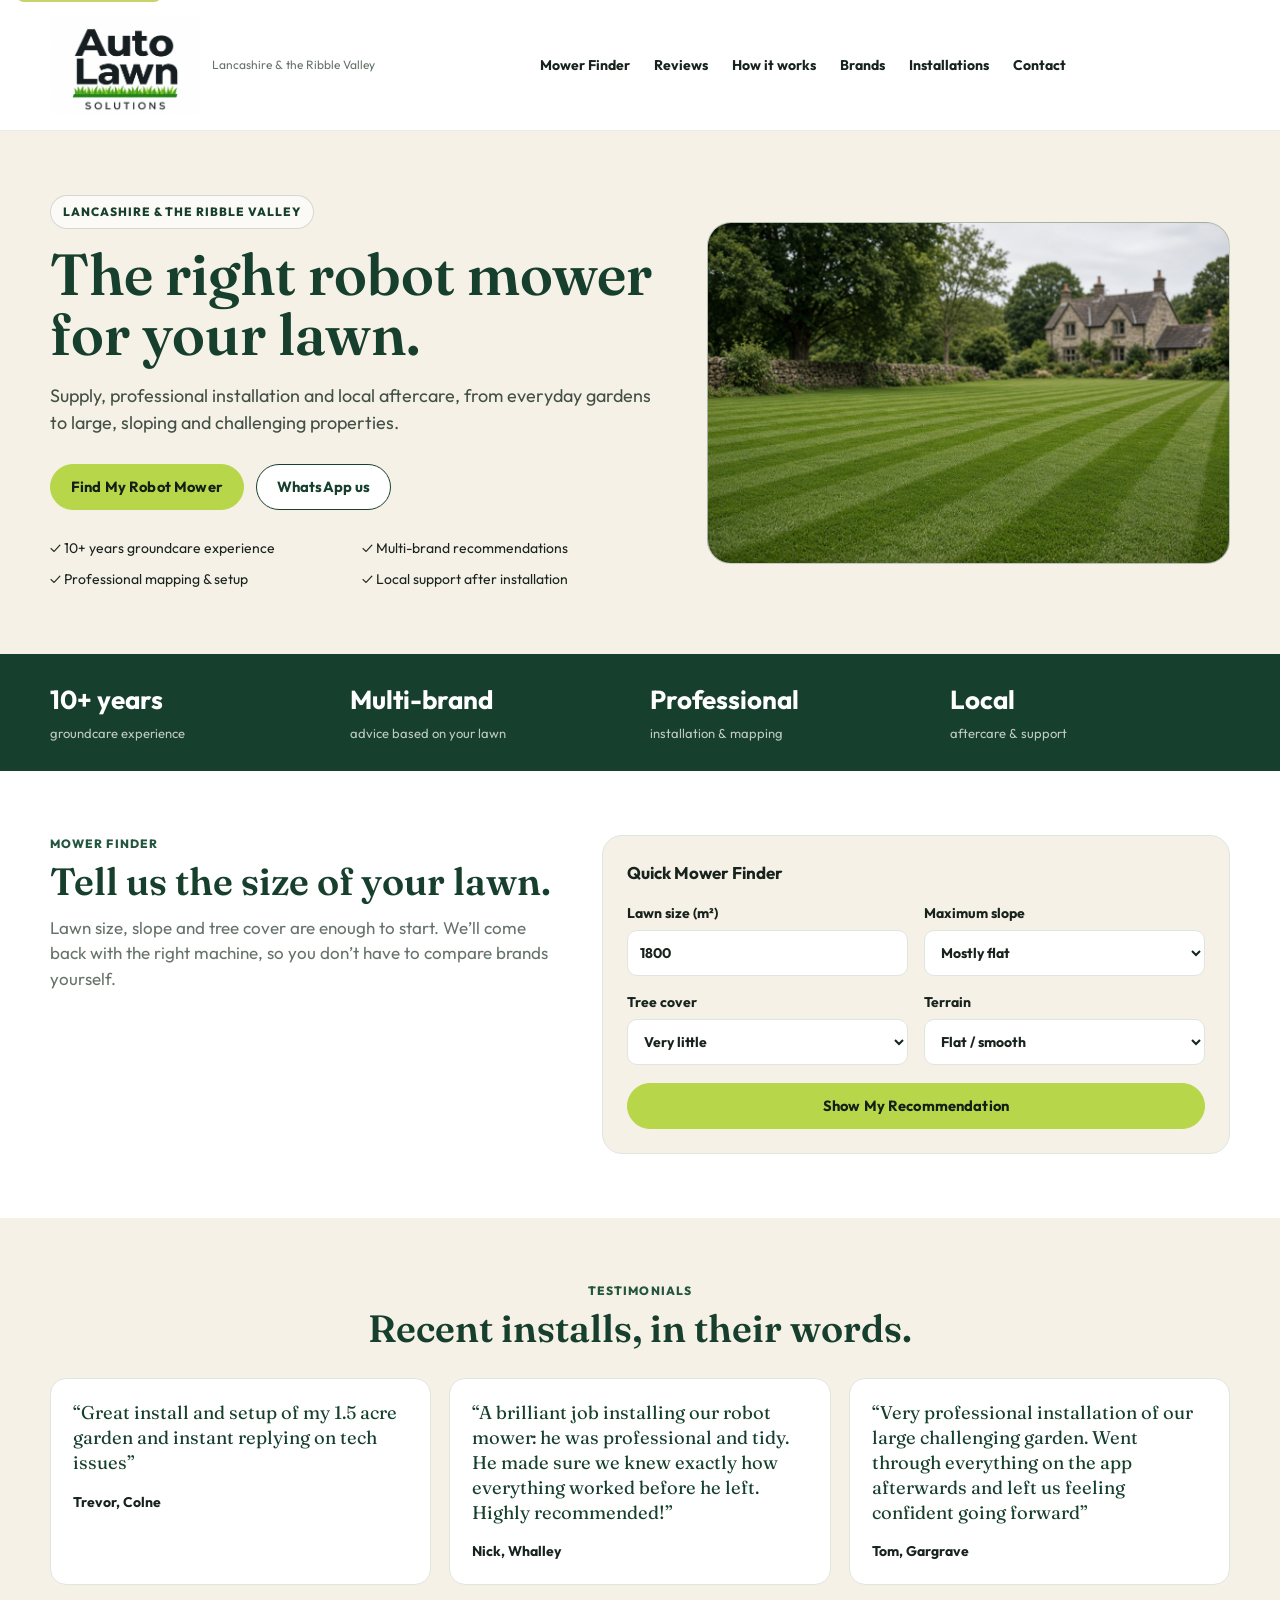
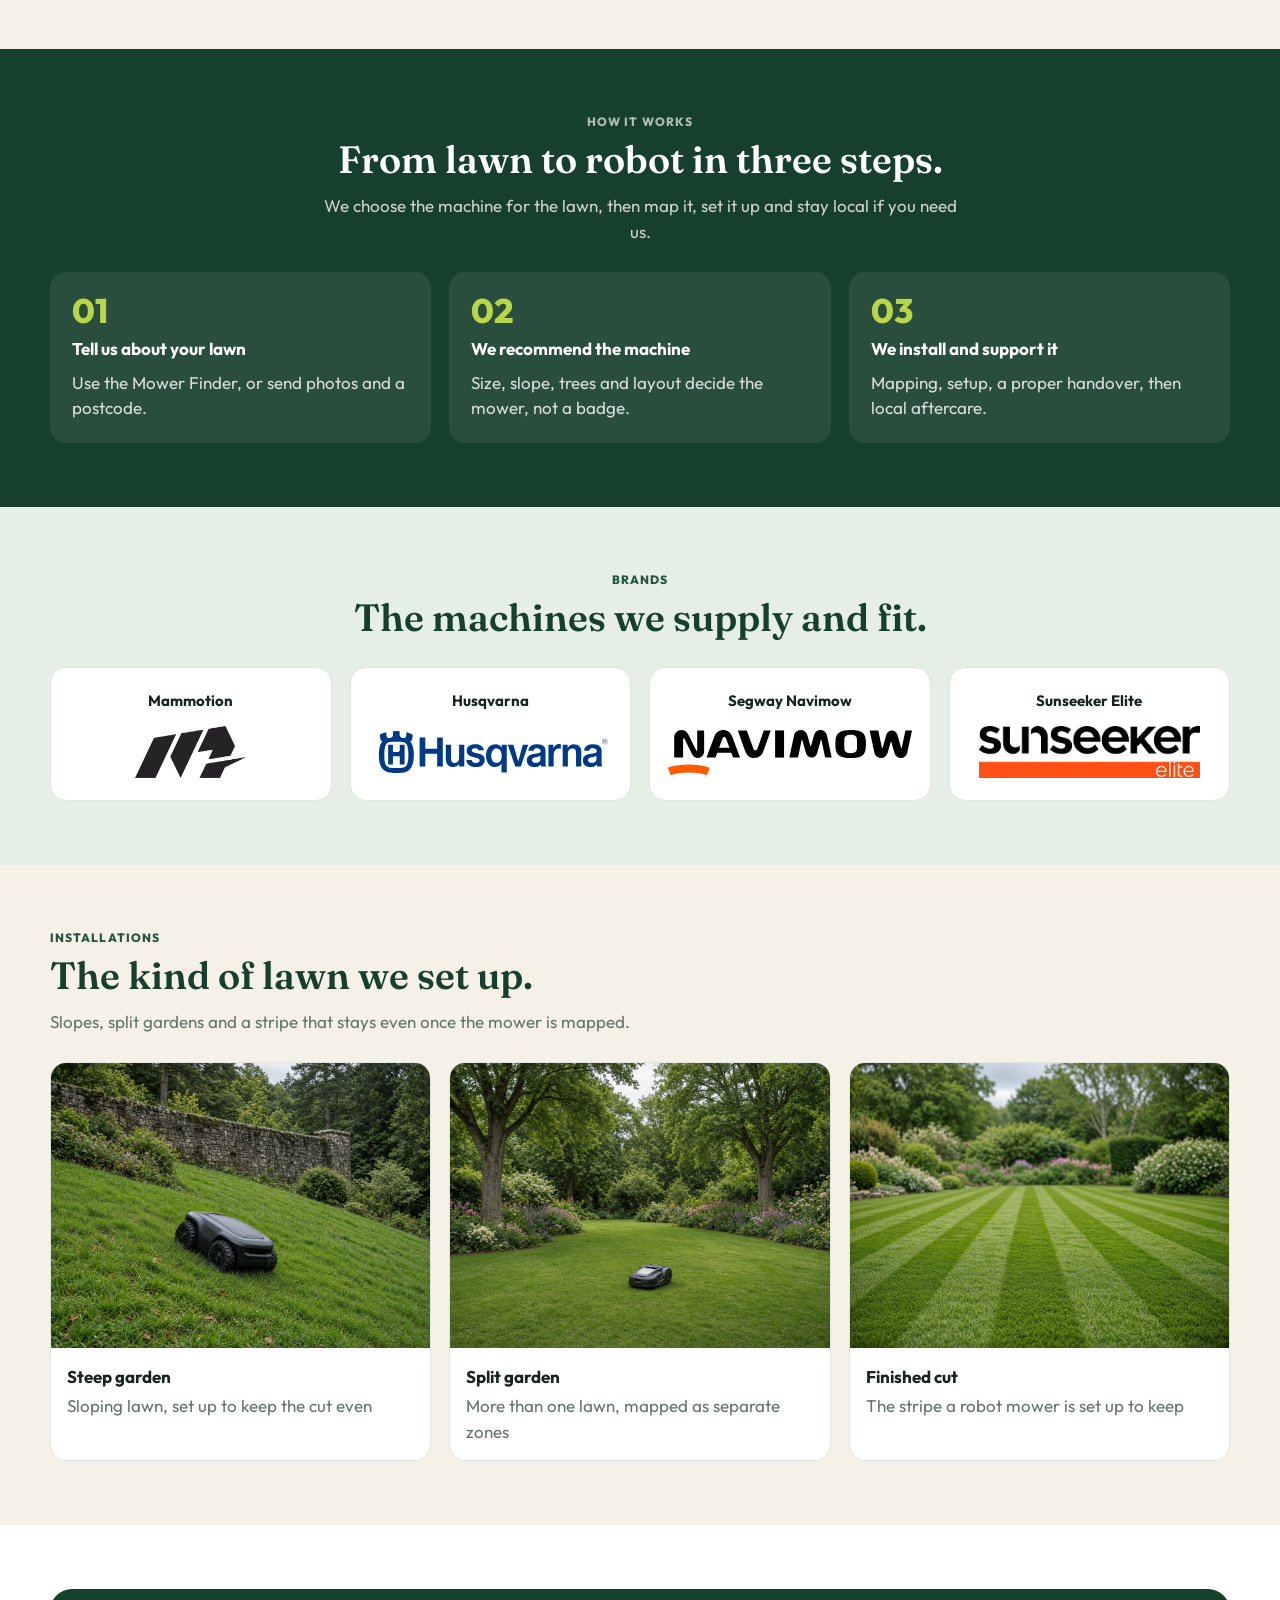
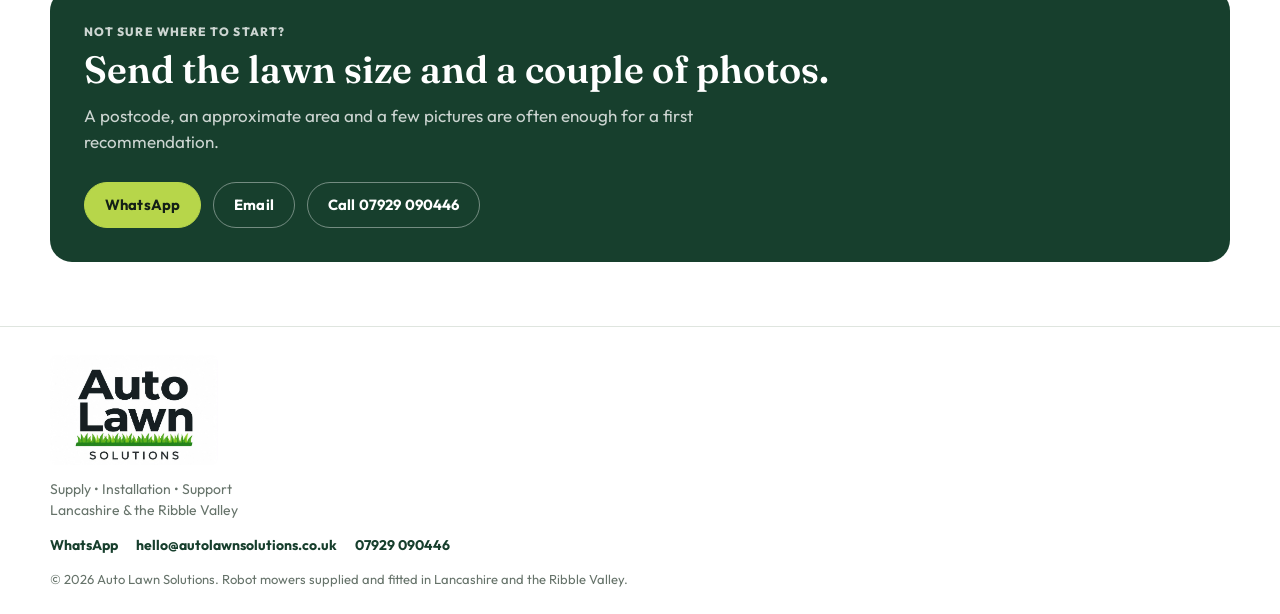
==== commit c2dd73ef: "Point WhatsApp and calls at Jack's mobile and drop the finder time labels. Co-authored-by: Cursor <c" ====
--- a/index.html
+++ b/index.html
@@ -56,7 +56,7 @@
           <p class="hp-lead">Supply, professional installation and local aftercare, from everyday gardens to large, sloping and challenging properties.</p>
           <div class="hp-actions">
             <a class="btn btn-primary" href="#finder">Find My Robot Mower</a>
-            <a class="btn" href="https://wa.me/441200000000?text=Hi%2C%20I%27d%20like%20advice%20on%20a%20robot%20mower.">WhatsApp us</a>
+            <a class="btn" href="https://wa.me/447929090446?text=Hi%2C%20I%27d%20like%20advice%20on%20a%20robot%20mower.">WhatsApp us</a>
           </div>
           <div class="hp-ticks">
             <span>✓ 10+ years groundcare experience</span>
@@ -89,11 +89,7 @@
         </div>
         <form id="finder-form" class="hp-finder">
           <div class="hp-finder-head">
-            <div>
-              <strong>Quick Mower Finder</strong>
-              <div class="hp-muted" style="font-size:12px">About two minutes</div>
-            </div>
-            <span class="hp-pill">2 minute journey</span>
+            <strong>Quick Mower Finder</strong>
           </div>
           <div class="hp-grid2">
             <label>Lawn size (m²)<input id="area" name="area" type="number" min="1" value="1800" inputmode="numeric"></label>
@@ -236,9 +232,9 @@
           <h2>Send the lawn size and a couple of photos.</h2>
           <p>A postcode, an approximate area and a few pictures are often enough for a first recommendation.</p>
           <div class="hp-actions">
-            <a class="btn btn-primary" href="https://wa.me/441200000000?text=Hi%2C%20I%27d%20like%20advice%20on%20a%20robot%20mower.">WhatsApp</a>
+            <a class="btn btn-primary" href="https://wa.me/447929090446?text=Hi%2C%20I%27d%20like%20advice%20on%20a%20robot%20mower.">WhatsApp</a>
             <a class="btn hp-btn-ghost" href="mailto:hello@autolawnsolutions.co.uk?subject=Robot%20mower%20enquiry">Email</a>
-            <a class="btn hp-btn-ghost" href="tel:+441200000000">Call 01200 000000</a>
+            <a class="btn hp-btn-ghost" href="tel:+447929090446">Call 07929 090446</a>
           </div>
         </div>
       </div>
@@ -251,16 +247,16 @@
       <div>Supply • Installation • Support</div>
       <div>Lancashire &amp; the Ribble Valley</div>
       <div class="hp-footer-links">
-        <a href="https://wa.me/441200000000">WhatsApp</a>
+        <a href="https://wa.me/447929090446">WhatsApp</a>
         <a href="mailto:hello@autolawnsolutions.co.uk">hello@autolawnsolutions.co.uk</a>
-        <a href="tel:+441200000000">01200 000000</a>
+        <a href="tel:+447929090446">07929 090446</a>
       </div>
       <p class="hp-footer-meta">© <span data-year></span> Auto Lawn Solutions. Robot mowers supplied and fitted in Lancashire and the Ribble Valley.</p>
     </div>
   </footer>
 
   <div class="mobile-cta">
-    <a class="btn btn-primary" href="https://wa.me/441200000000?text=Hi%2C%20I%27d%20like%20advice%20on%20a%20robot%20mower.">WhatsApp us</a>
+    <a class="btn btn-primary" href="https://wa.me/447929090446?text=Hi%2C%20I%27d%20like%20advice%20on%20a%20robot%20mower.">WhatsApp us</a>
   </div>
 
   <script type="application/ld+json">
@@ -275,7 +271,7 @@
         "image": "https://jcvandan.github.io/auto-lawn-solutions/assets/images/hero-lawn.jpg",
         "description": "Robot mower supply, installation and aftercare in Lancashire and the Ribble Valley.",
         "email": "hello@autolawnsolutions.co.uk",
-        "telephone": "+441200000000",
+        "telephone": "+447929090446",
         "address": {
           "@type": "PostalAddress",
           "addressRegion": "Lancashire",
@@ -316,7 +312,7 @@
       var form = document.getElementById("finder-form");
       if (!form) return;
 
-      var phone = "441200000000";
+      var phone = "447929090446";
       var email = "hello@autolawnsolutions.co.uk";
 
       form.addEventListener("submit", function (e) {
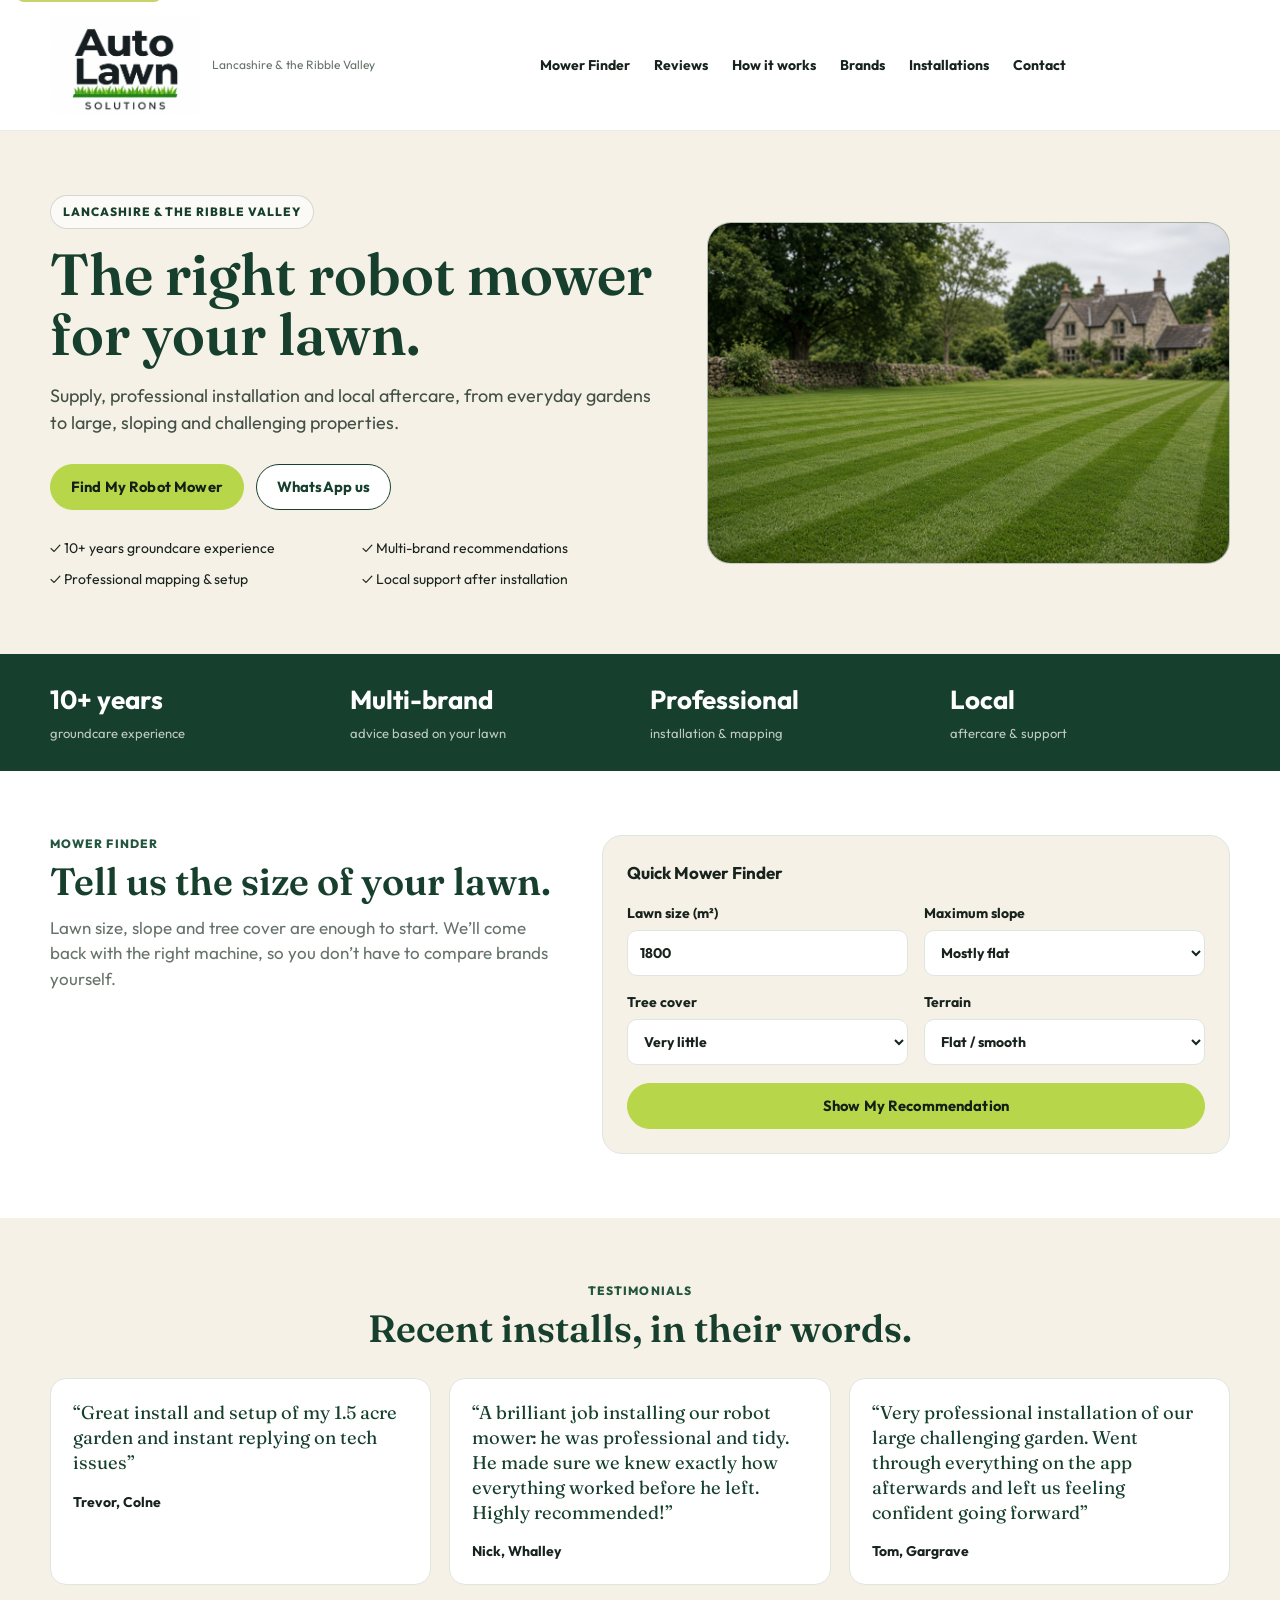
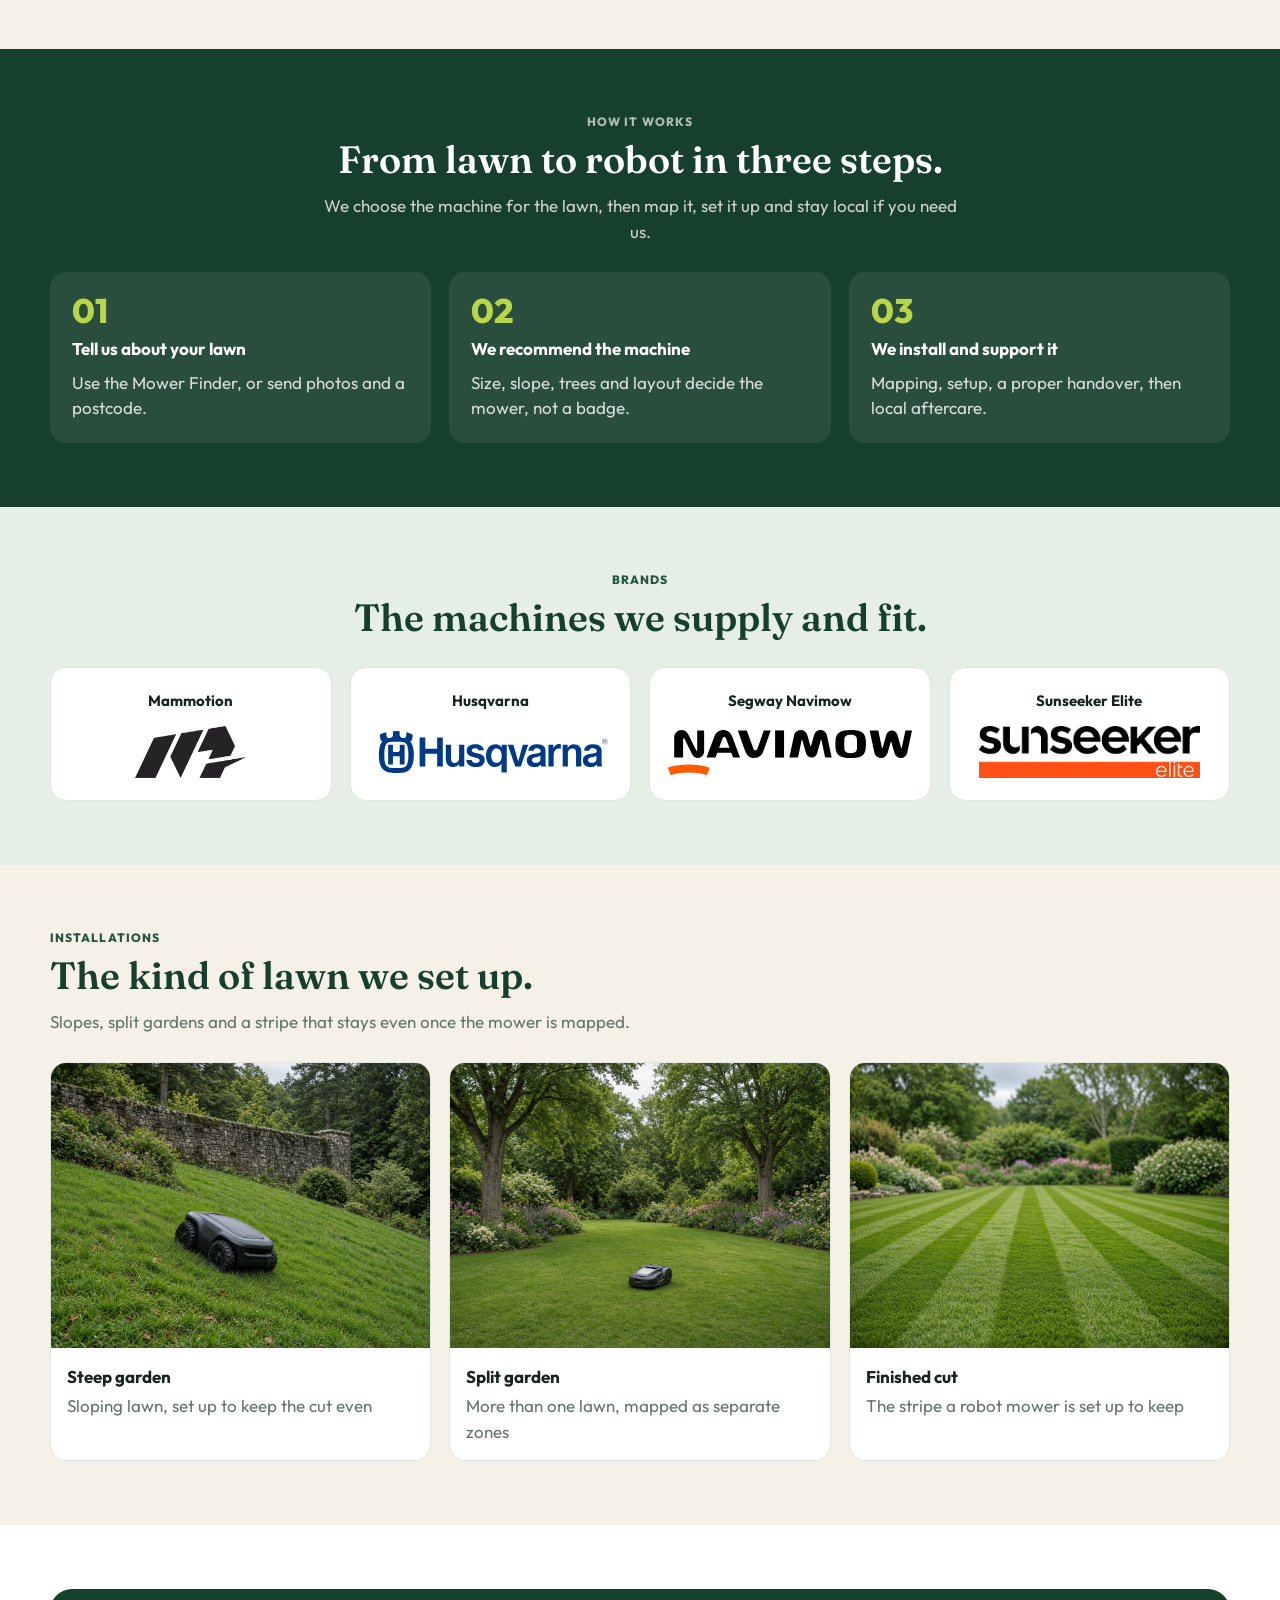
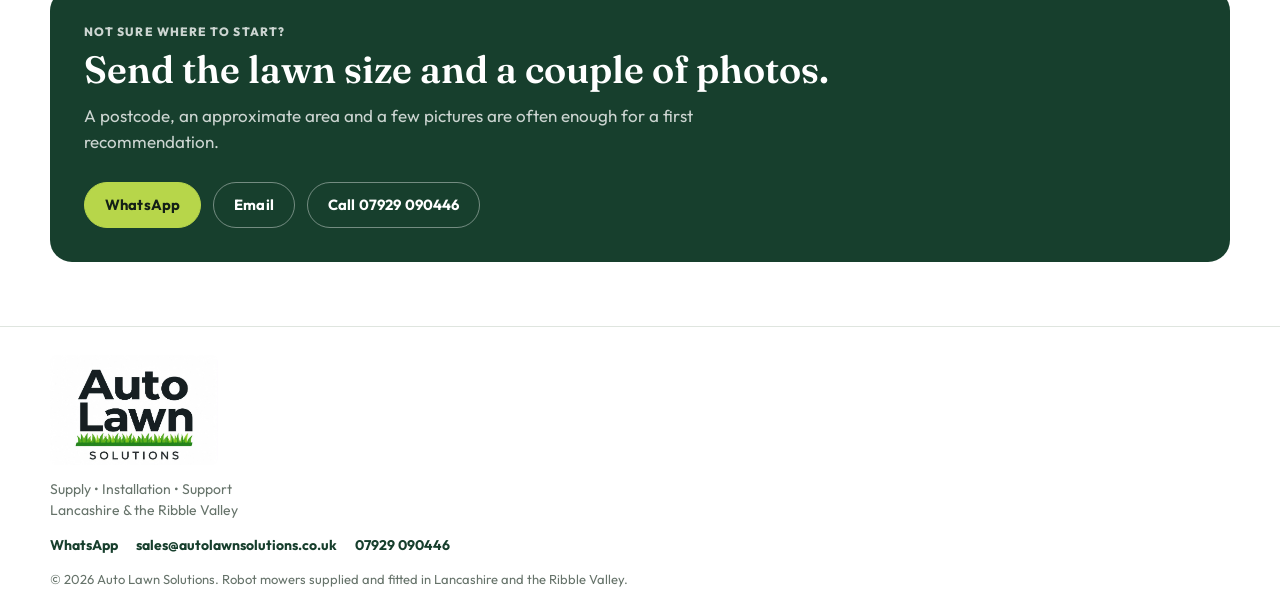
==== commit b25993f0: "Use sales@autolawnsolutions.co.uk for enquiries. Co-authored-by: Cursor <cursoragent@cursor.com>" ====
--- a/index.html
+++ b/index.html
@@ -233,7 +233,7 @@
           <p>A postcode, an approximate area and a few pictures are often enough for a first recommendation.</p>
           <div class="hp-actions">
             <a class="btn btn-primary" href="https://wa.me/447929090446?text=Hi%2C%20I%27d%20like%20advice%20on%20a%20robot%20mower.">WhatsApp</a>
-            <a class="btn hp-btn-ghost" href="mailto:hello@autolawnsolutions.co.uk?subject=Robot%20mower%20enquiry">Email</a>
+            <a class="btn hp-btn-ghost" href="mailto:sales@autolawnsolutions.co.uk?subject=Robot%20mower%20enquiry">Email</a>
             <a class="btn hp-btn-ghost" href="tel:+447929090446">Call 07929 090446</a>
           </div>
         </div>
@@ -248,7 +248,7 @@
       <div>Lancashire &amp; the Ribble Valley</div>
       <div class="hp-footer-links">
         <a href="https://wa.me/447929090446">WhatsApp</a>
-        <a href="mailto:hello@autolawnsolutions.co.uk">hello@autolawnsolutions.co.uk</a>
+        <a href="mailto:sales@autolawnsolutions.co.uk">sales@autolawnsolutions.co.uk</a>
         <a href="tel:+447929090446">07929 090446</a>
       </div>
       <p class="hp-footer-meta">© <span data-year></span> Auto Lawn Solutions. Robot mowers supplied and fitted in Lancashire and the Ribble Valley.</p>
@@ -270,7 +270,7 @@
         "url": "https://jcvandan.github.io/auto-lawn-solutions/",
         "image": "https://jcvandan.github.io/auto-lawn-solutions/assets/images/hero-lawn.jpg",
         "description": "Robot mower supply, installation and aftercare in Lancashire and the Ribble Valley.",
-        "email": "hello@autolawnsolutions.co.uk",
+        "email": "sales@autolawnsolutions.co.uk",
         "telephone": "+447929090446",
         "address": {
           "@type": "PostalAddress",
@@ -313,7 +313,7 @@
       if (!form) return;
 
       var phone = "447929090446";
-      var email = "hello@autolawnsolutions.co.uk";
+      var email = "sales@autolawnsolutions.co.uk";
 
       form.addEventListener("submit", function (e) {
         e.preventDefault();
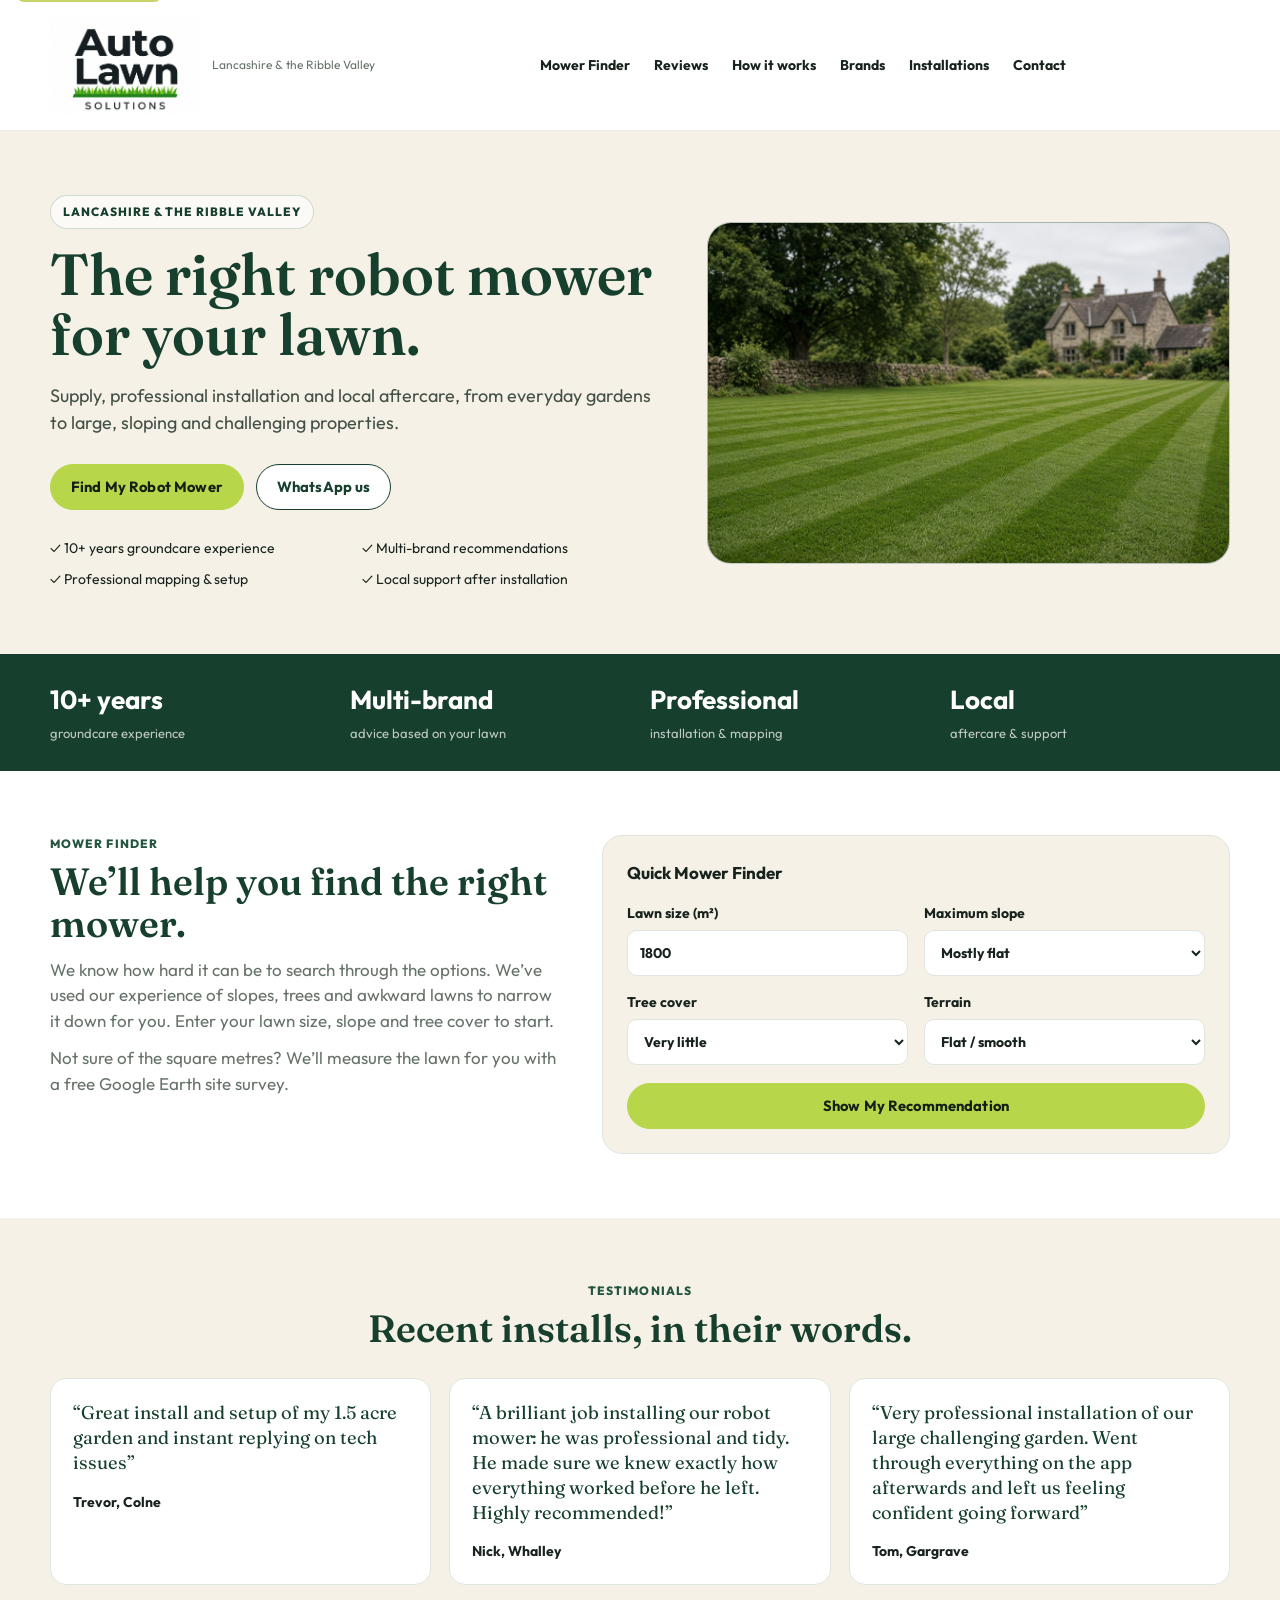
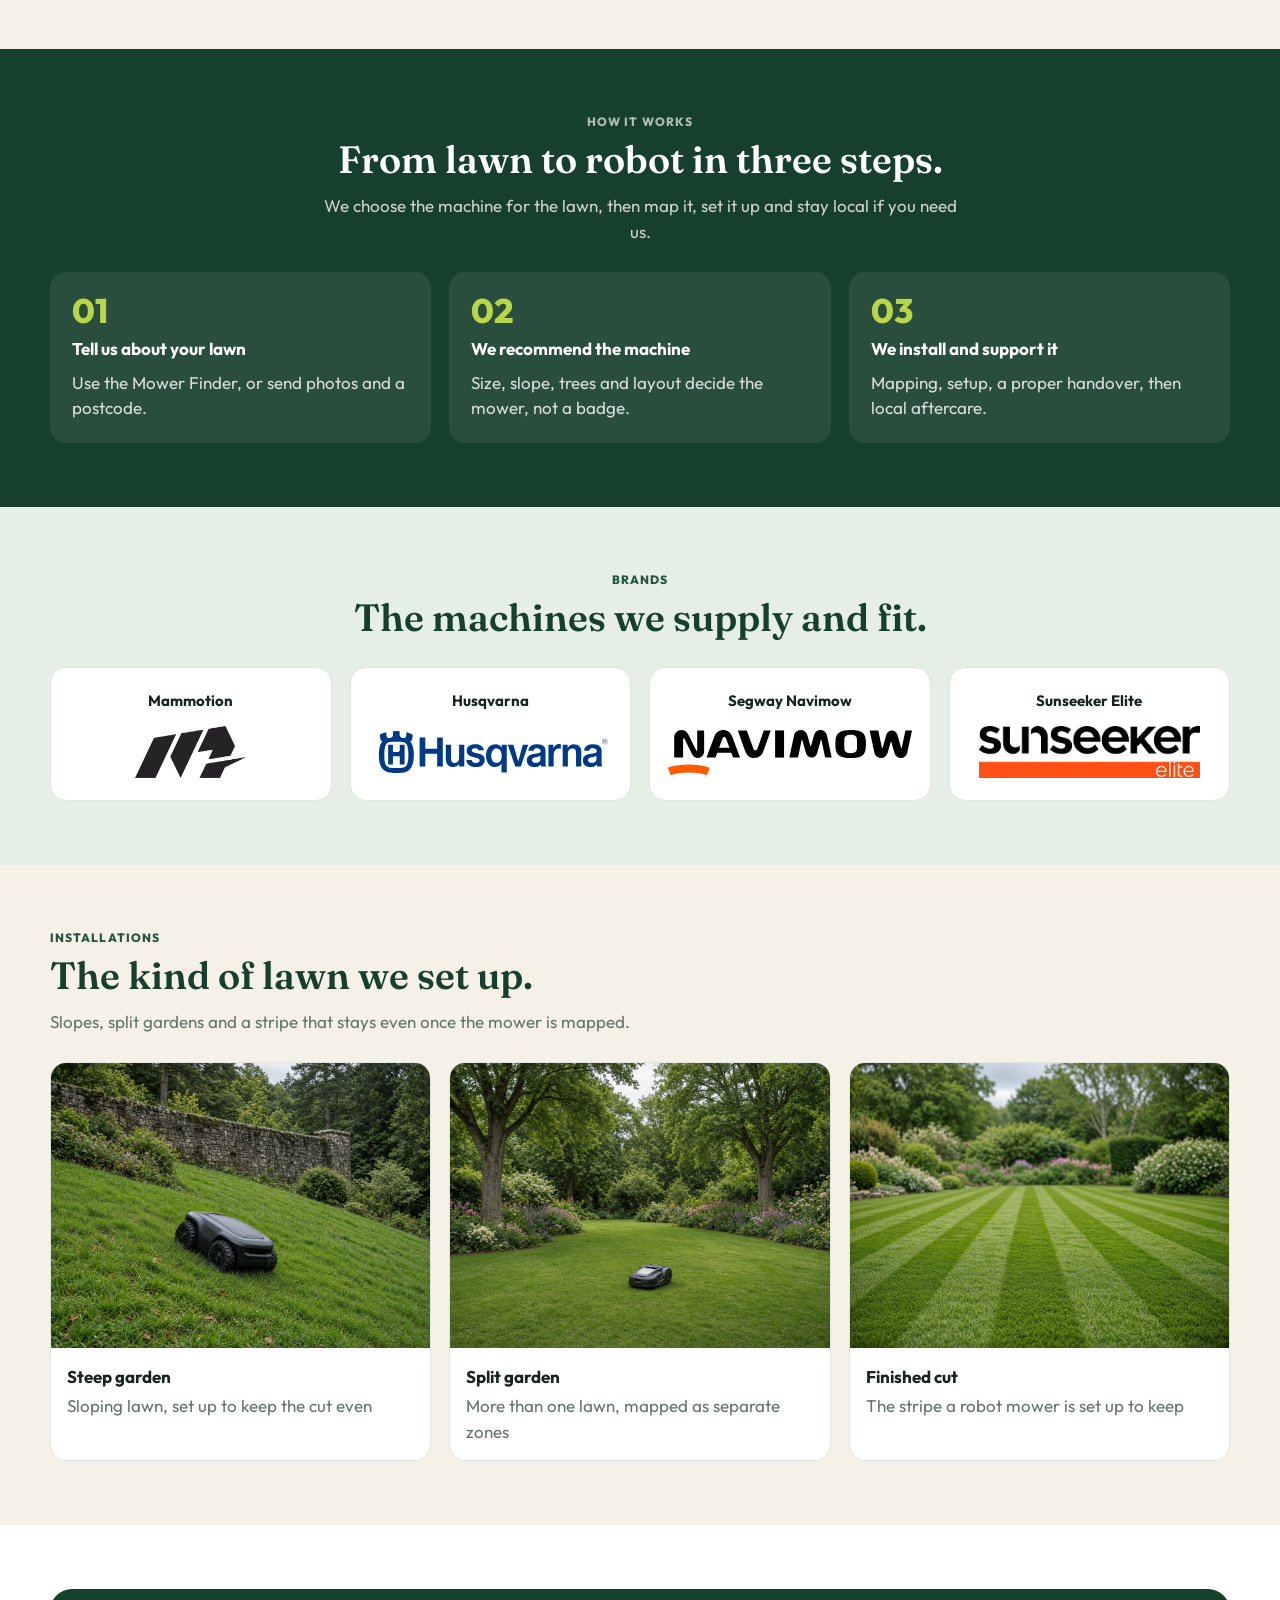
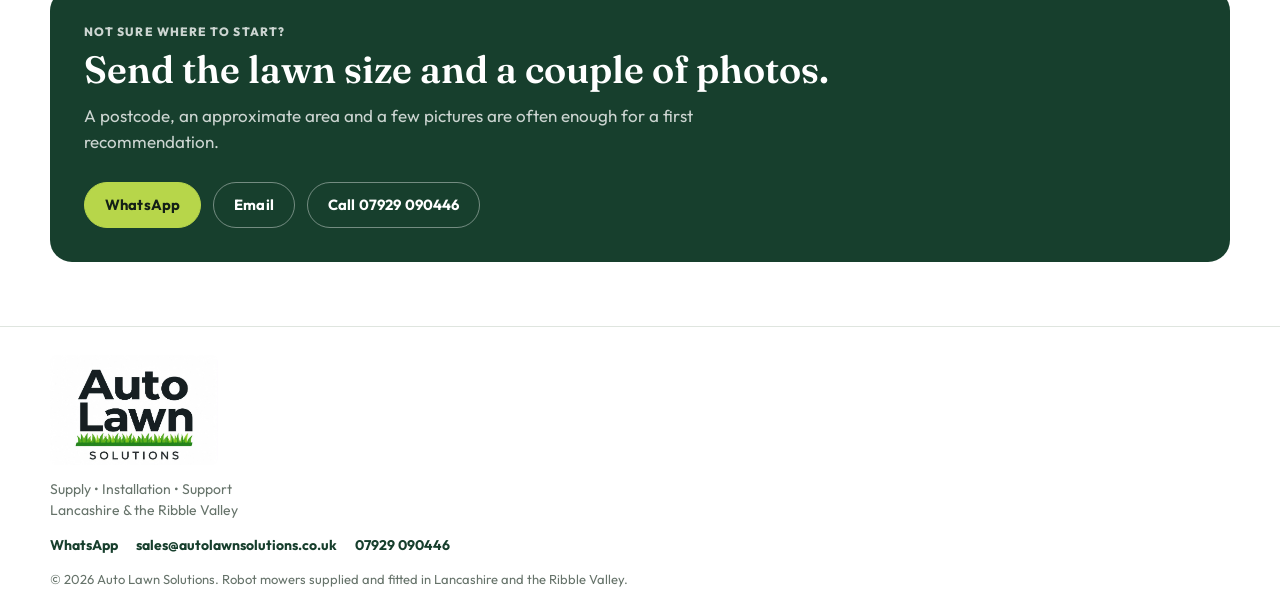
==== commit 9718591d: "Rewrite the mower finder as expert help and offer a free Google Earth survey. Co-authored-by: Cursor" ====
--- a/index.html
+++ b/index.html
@@ -84,8 +84,9 @@
       <div class="wrap hp-two-col">
         <div>
           <p class="hp-kicker">Mower Finder</p>
-          <h2>Tell us the size of your lawn.</h2>
-          <p class="hp-muted">Lawn size, slope and tree cover are enough to start. We’ll come back with the right machine, so you don’t have to compare brands yourself.</p>
+          <h2>We’ll help you find the right mower.</h2>
+          <p class="hp-muted">We know how hard it can be to search through the options. We’ve used our experience of slopes, trees and awkward lawns to narrow it down for you. Enter your lawn size, slope and tree cover to start.</p>
+          <p class="hp-muted">Not sure of the square metres? We’ll measure the lawn for you with a free Google Earth site survey.</p>
         </div>
         <form id="finder-form" class="hp-finder">
           <div class="hp-finder-head">
--- a/css/home.css
+++ b/css/home.css
@@ -273,6 +273,10 @@
   color: var(--hp-muted);
 }
 
+body.home .hp-two-col .hp-muted + .hp-muted {
+  margin-top: 12px;
+}
+
 body.home .hp-checks {
   margin: 16px 0 0;
   padding: 0;
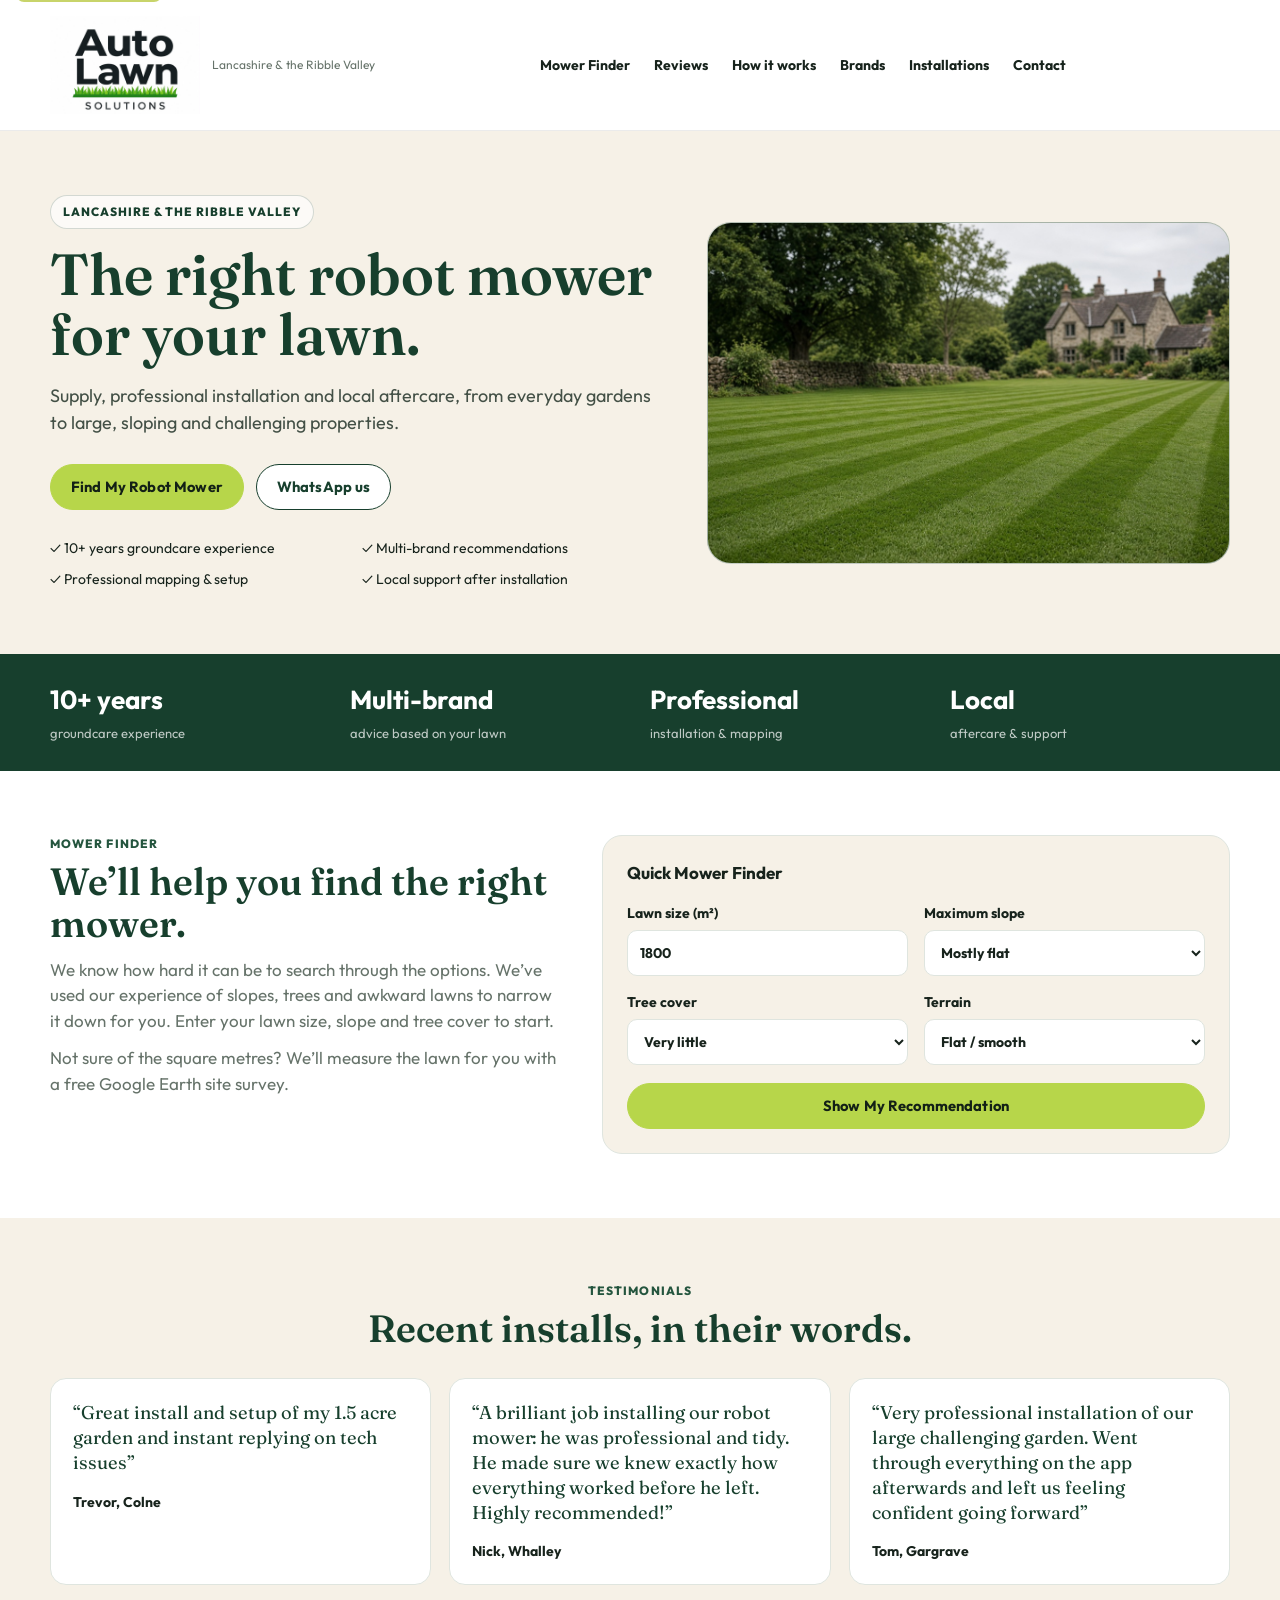
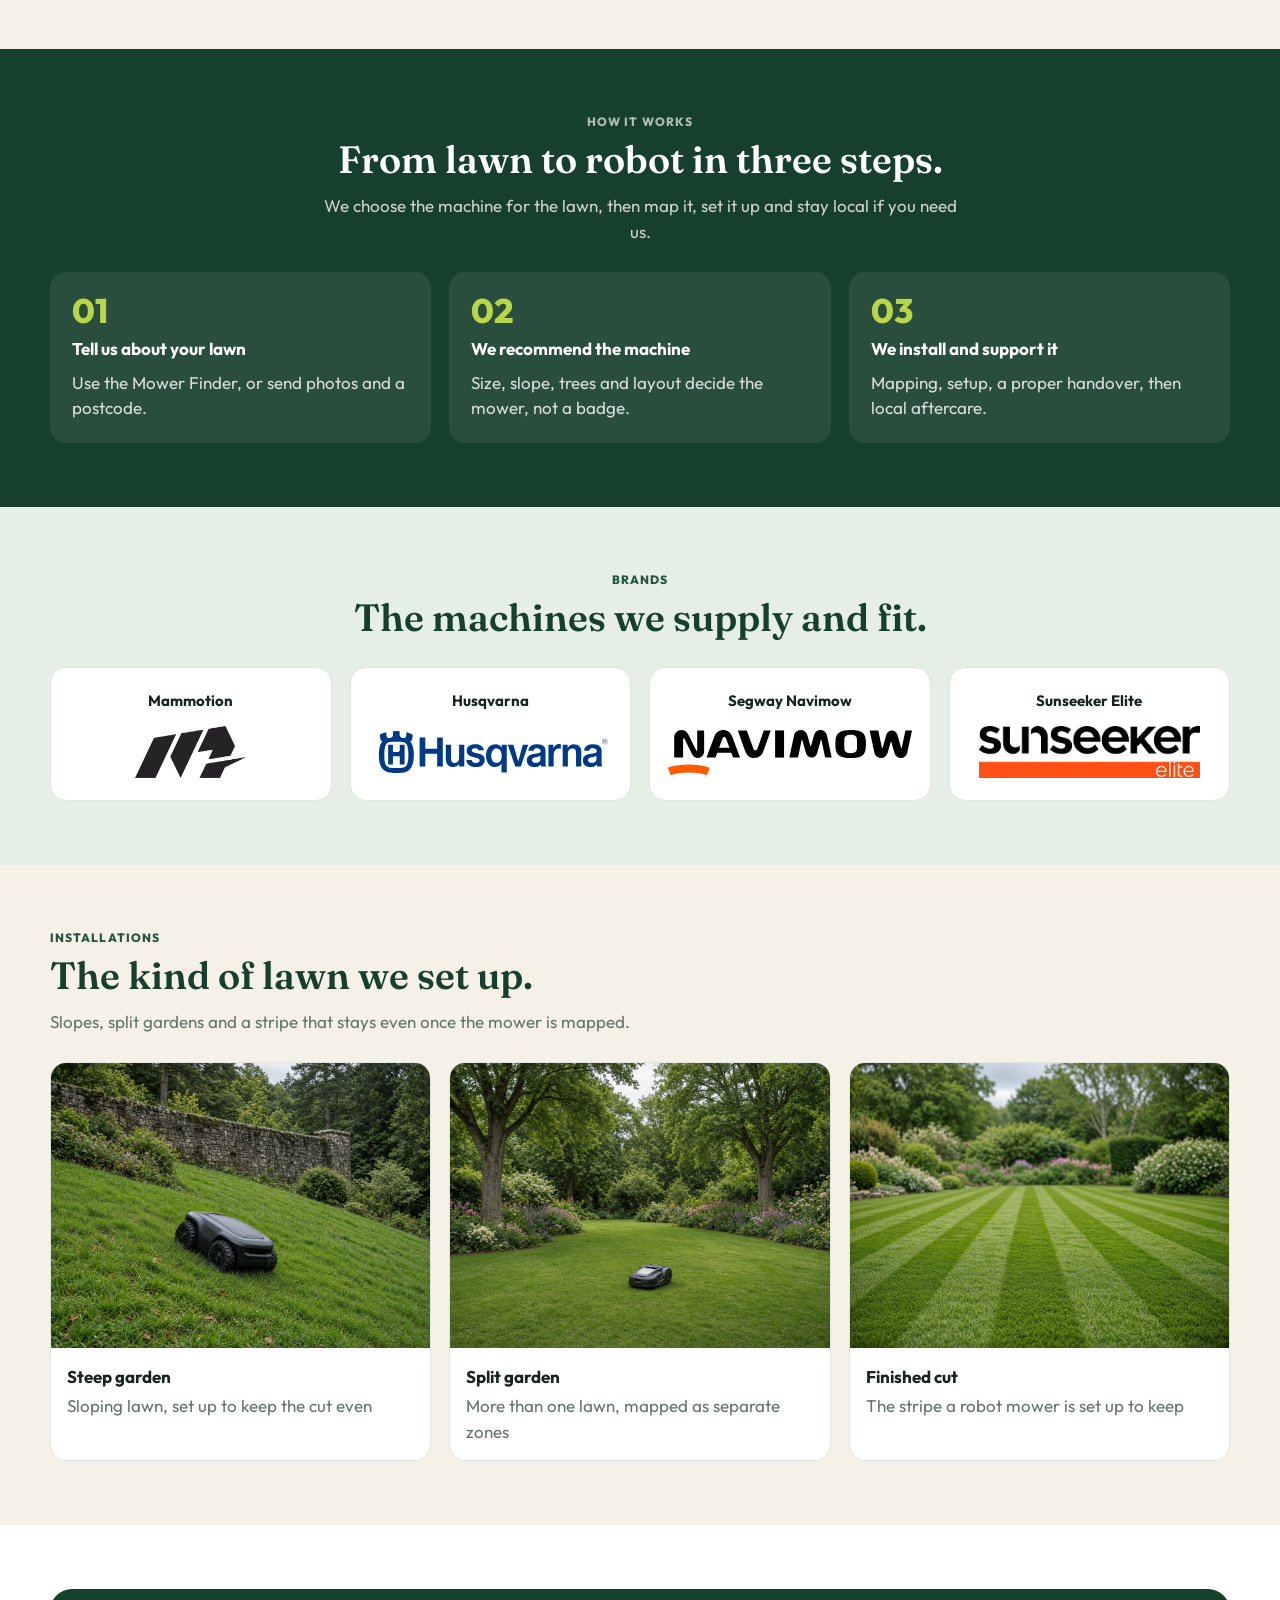
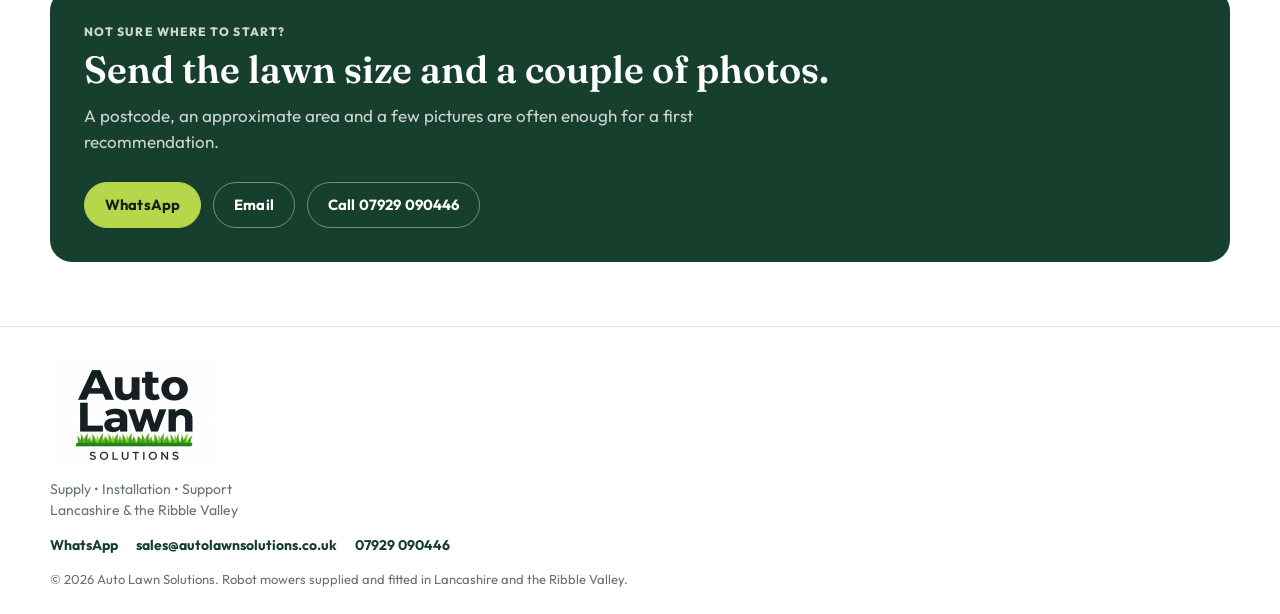
==== commit 438ffd87: "Use a 2x header logo so the mark stays sharp when the page scales it. Co-authored-by: Cursor <cursor" ====
--- a/index.html
+++ b/index.html
@@ -25,7 +25,7 @@
   <header class="site-header">
     <div class="header-inner">
       <a class="brand" href="./index.html">
-        <img src="./assets/logo.jpg" alt="Auto Lawn Solutions">
+        <img src="./assets/logo-header.png" alt="Auto Lawn Solutions" width="336" height="220">
         <span class="brand-text">
           <span>Lancashire &amp; the Ribble Valley</span>
         </span>
@@ -244,7 +244,7 @@
 
   <footer class="site-footer" id="contact">
     <div class="wrap hp-footer">
-      <a class="brand" href="./index.html"><img src="./assets/logo.jpg" alt="Auto Lawn Solutions"></a>
+      <a class="brand" href="./index.html"><img src="./assets/logo-header.png" alt="Auto Lawn Solutions" width="336" height="220"></a>
       <div>Supply • Installation • Support</div>
       <div>Lancashire &amp; the Ribble Valley</div>
       <div class="hp-footer-links">
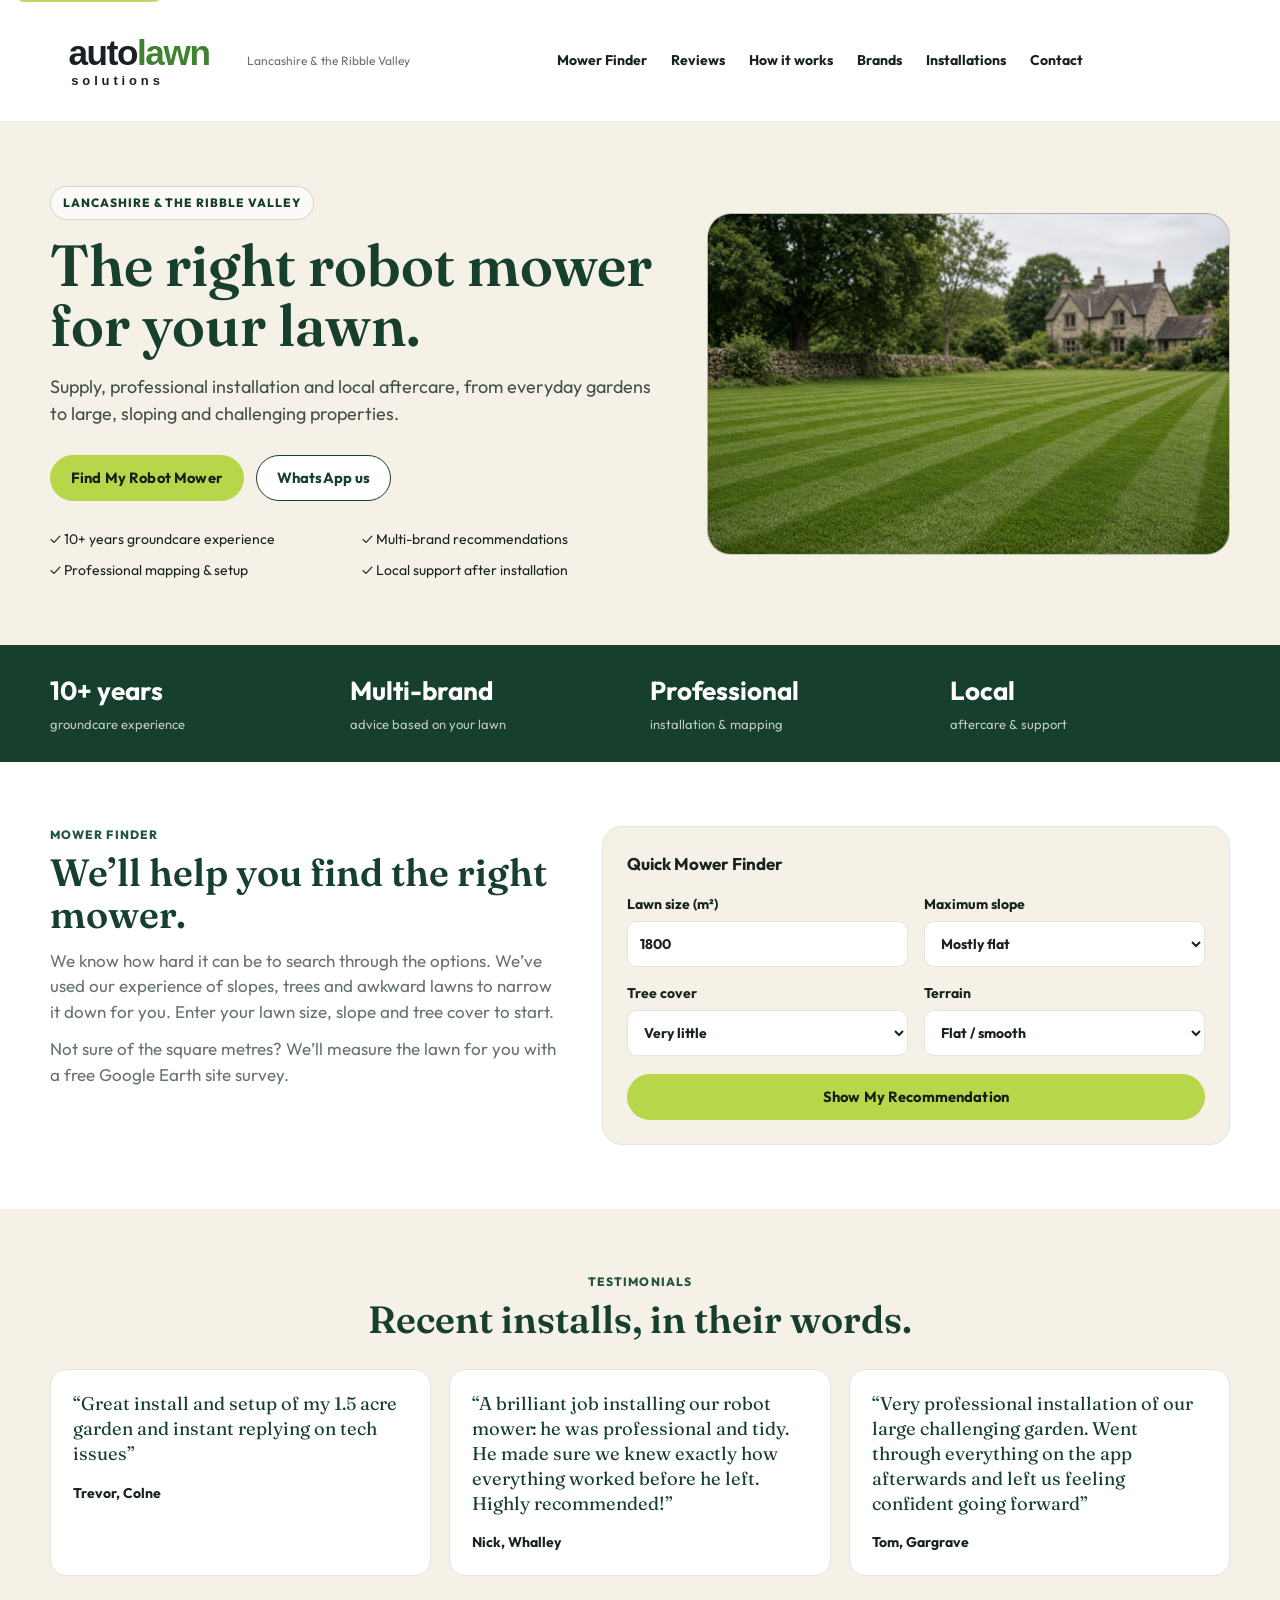
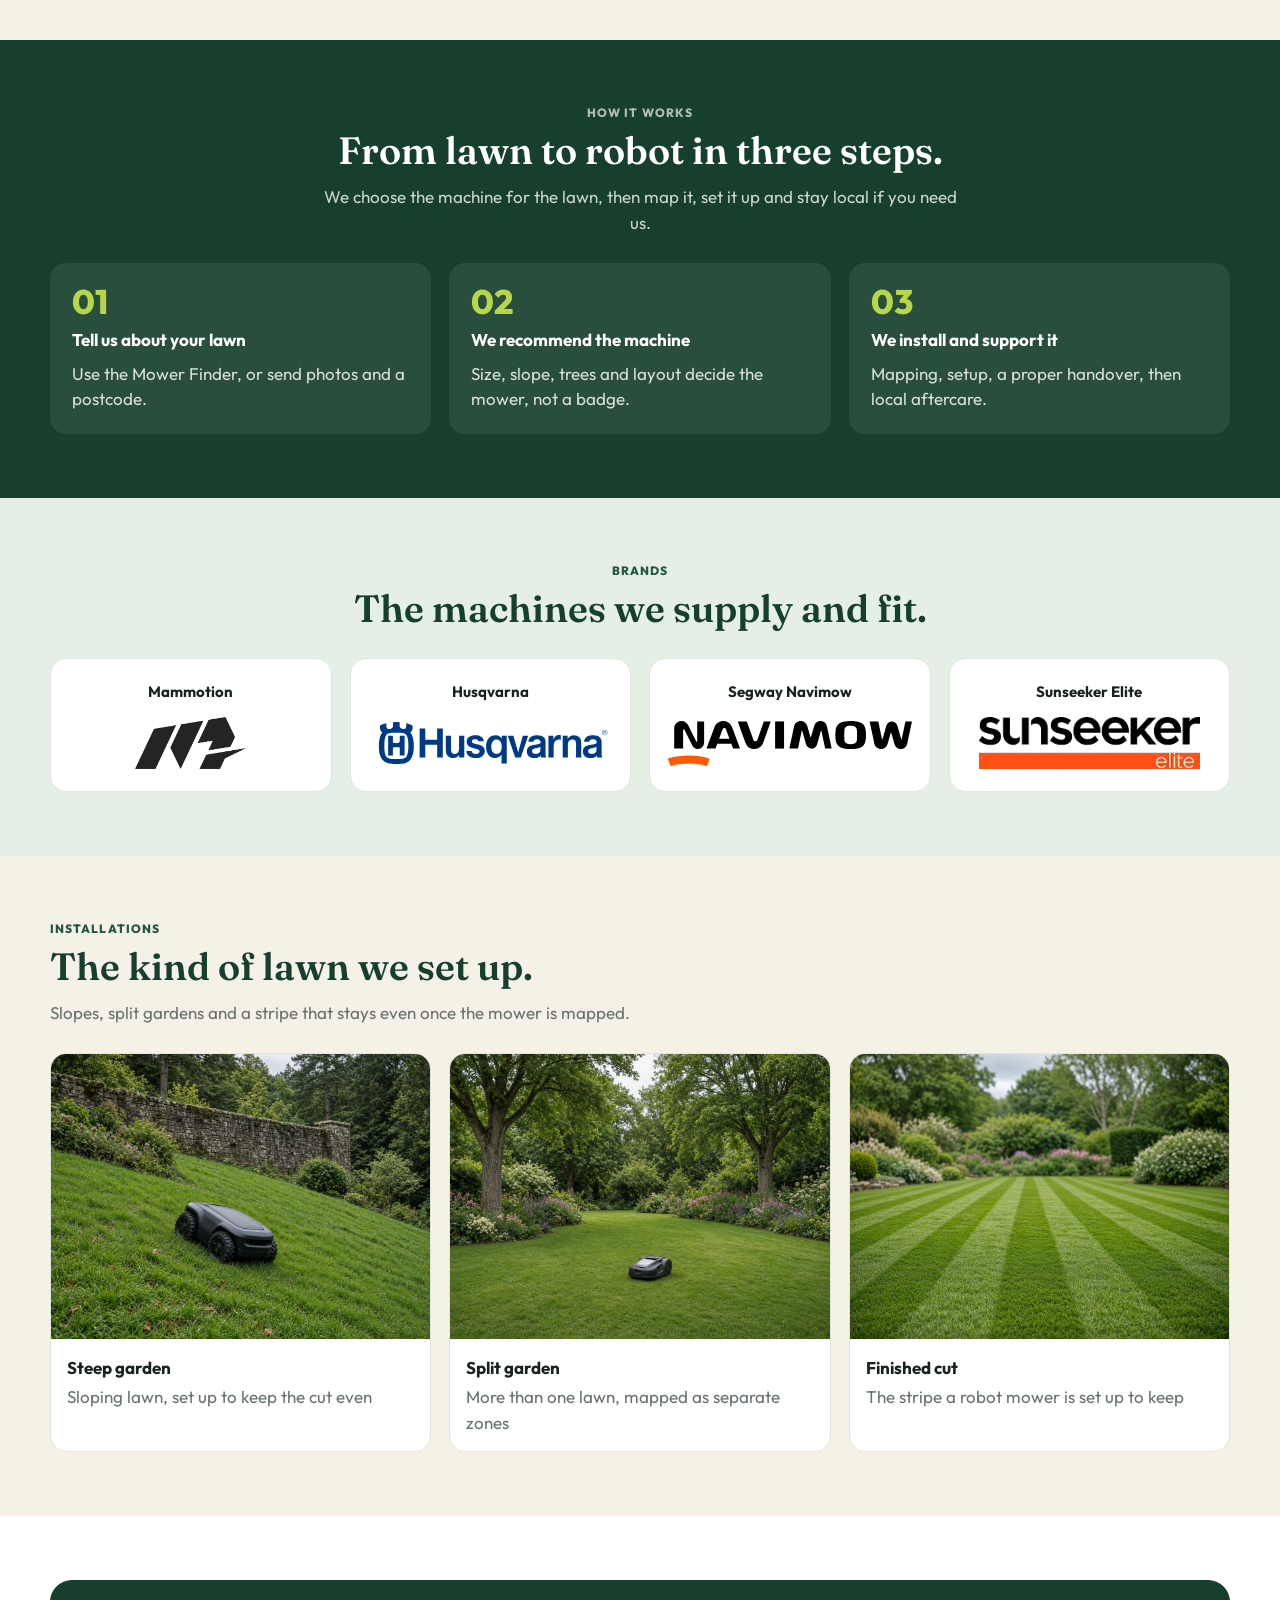
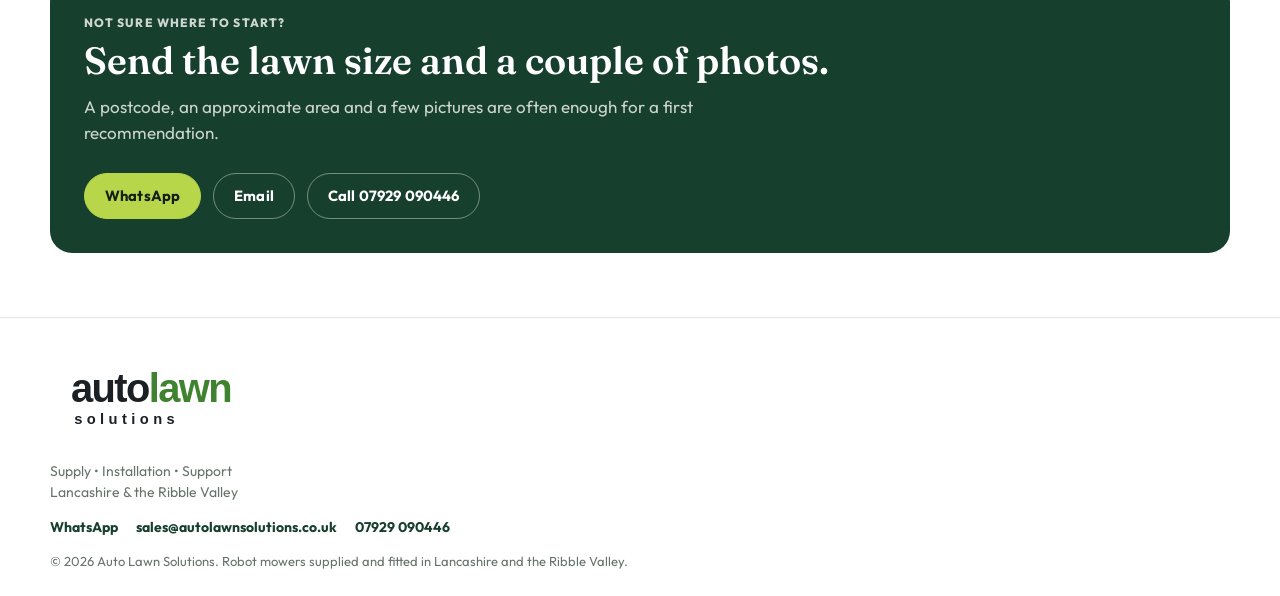
==== commit bc393fc4: "Use the new autolawn wordmark in the header, footer and tab icon. Co-authored-by: Cursor <cursoragen" ====
--- a/index.html
+++ b/index.html
@@ -13,7 +13,7 @@
   <meta property="og:url" content="https://jcvandan.github.io/auto-lawn-solutions/">
   <meta property="og:image" content="https://jcvandan.github.io/auto-lawn-solutions/assets/images/hero-lawn.jpg">
   <meta name="twitter:card" content="summary_large_image">
-  <link rel="icon" href="./assets/logo.jpg" type="image/jpeg">
+  <link rel="icon" href="./assets/logo.svg" type="image/svg+xml">
   <link rel="preconnect" href="https://fonts.googleapis.com">
   <link rel="preconnect" href="https://fonts.gstatic.com" crossorigin>
   <link href="https://fonts.googleapis.com/css2?family=Fraunces:opsz,wght@9..144,500;9..144,600&family=Outfit:wght@400;500;600;700&display=swap" rel="stylesheet">
@@ -25,7 +25,7 @@
   <header class="site-header">
     <div class="header-inner">
       <a class="brand" href="./index.html">
-        <img src="./assets/logo-header.png" alt="Auto Lawn Solutions" width="336" height="220">
+        <img src="./assets/logo.svg" alt="Auto Lawn Solutions" width="400" height="192">
         <span class="brand-text">
           <span>Lancashire &amp; the Ribble Valley</span>
         </span>
@@ -244,7 +244,7 @@
 
   <footer class="site-footer" id="contact">
     <div class="wrap hp-footer">
-      <a class="brand" href="./index.html"><img src="./assets/logo-header.png" alt="Auto Lawn Solutions" width="336" height="220"></a>
+      <a class="brand" href="./index.html"><img src="./assets/logo.svg" alt="Auto Lawn Solutions" width="400" height="192"></a>
       <div>Supply • Installation • Support</div>
       <div>Lancashire &amp; the Ribble Valley</div>
       <div class="hp-footer-links">
--- a/css/styles.css
+++ b/css/styles.css
@@ -124,12 +124,11 @@
 }
 
 .brand img {
-  width: 150px;
-  height: 98px;
+  width: 185px;
+  height: 89px;
   flex: 0 0 auto;
-  object-fit: cover;
-  object-position: center 46%;
-  mix-blend-mode: multiply;
+  object-fit: contain;
+  object-position: left center;
 }
 
 .brand-text {
--- a/css/home.css
+++ b/css/home.css
@@ -613,9 +613,9 @@
 }
 
 body.home .hp-footer .brand img {
-  width: 168px;
-  height: 110px;
-  object-position: center 46%;
+  width: 210px;
+  height: 101px;
+  object-position: left center;
 }
 
 body.home .hp-footer strong {
@@ -726,8 +726,8 @@
   }
 
   body.home .brand img {
-    width: 108px;
-    height: 70px;
+    width: 165px;
+    height: 79px;
   }
 
   body.home .brand-text {
